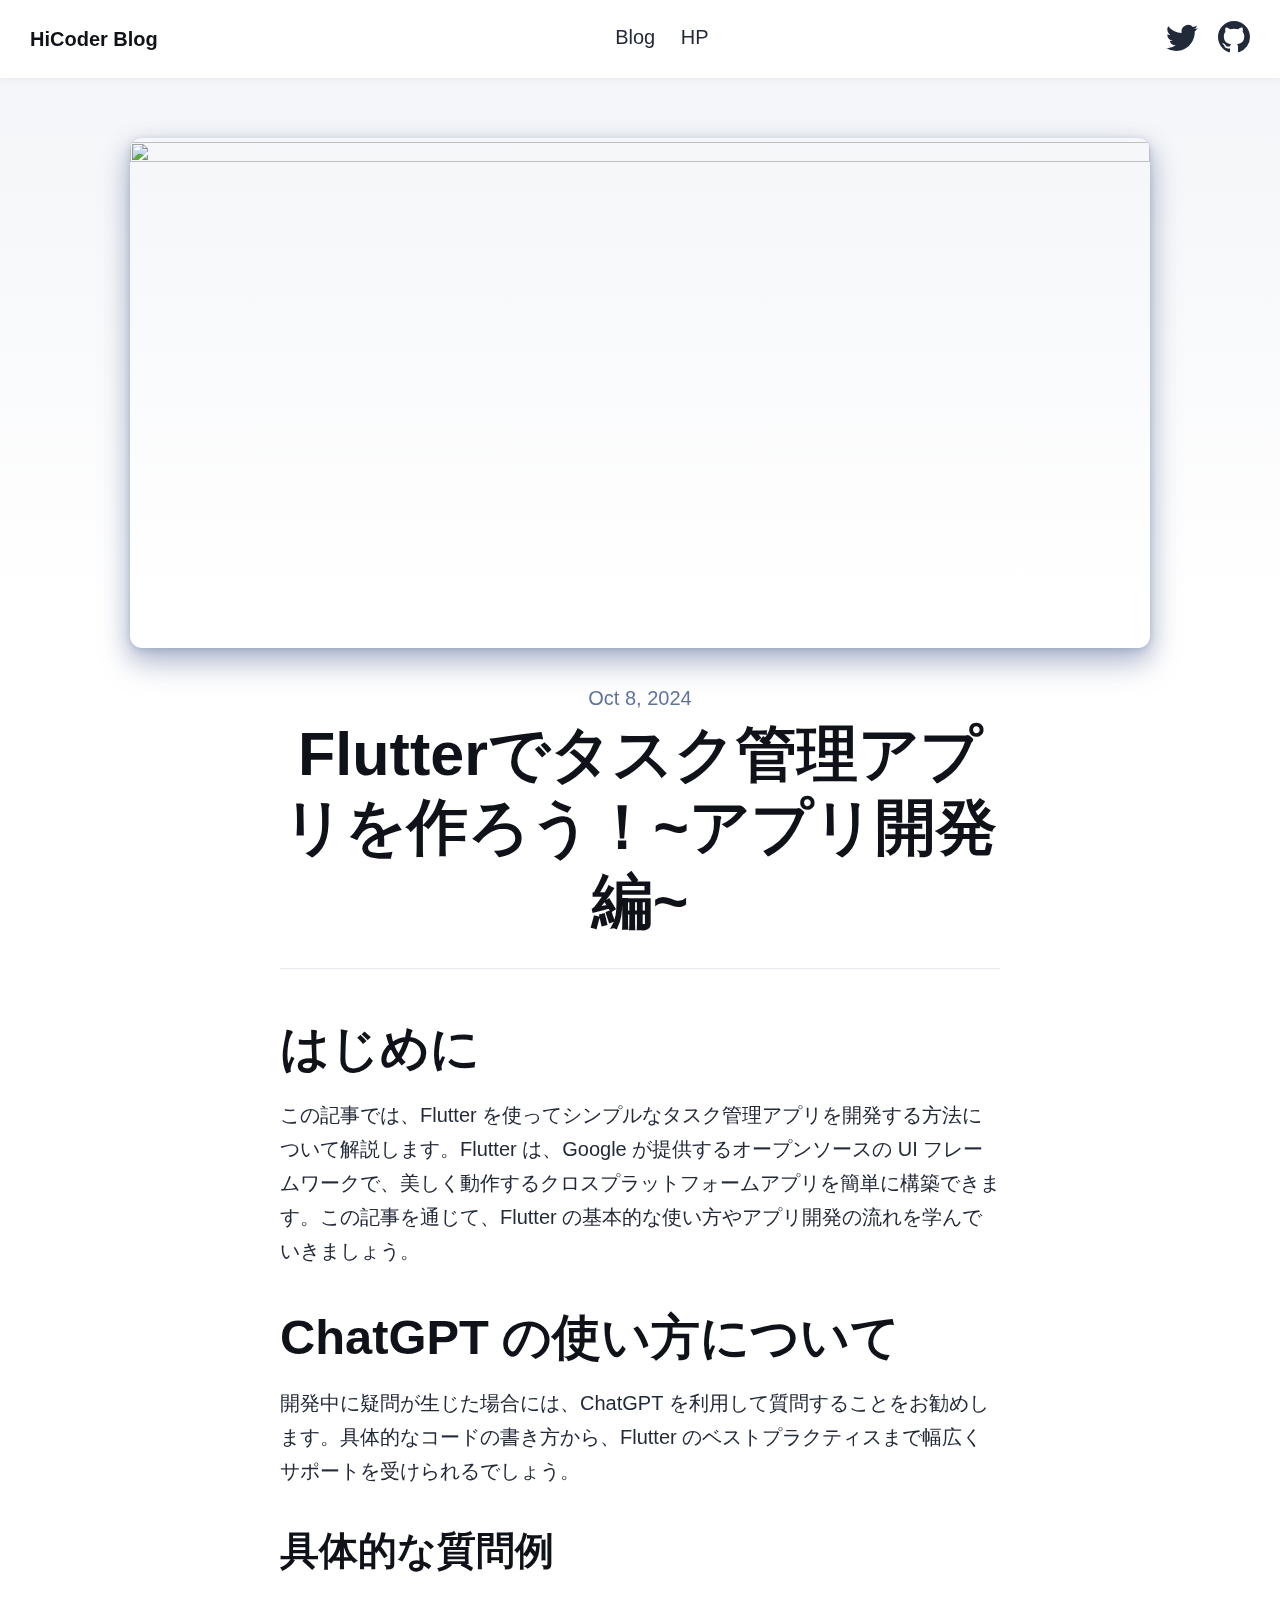
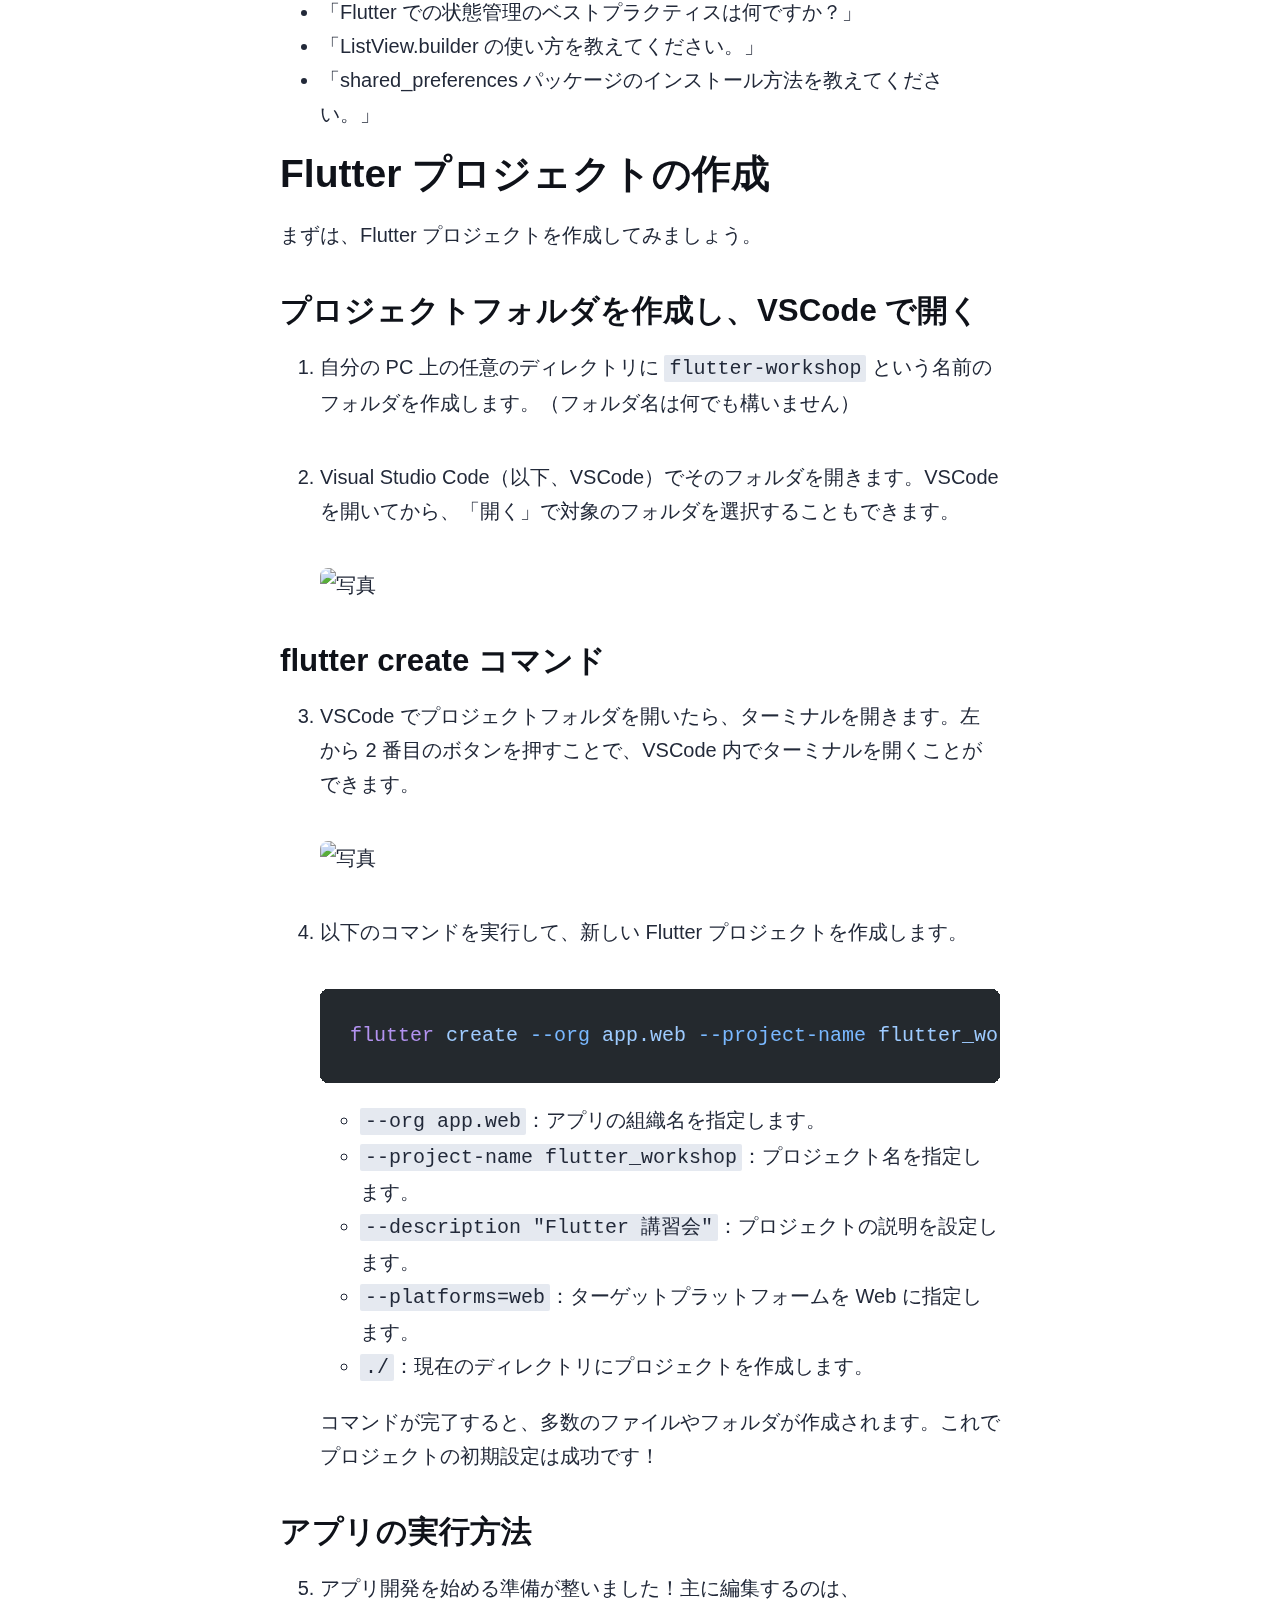
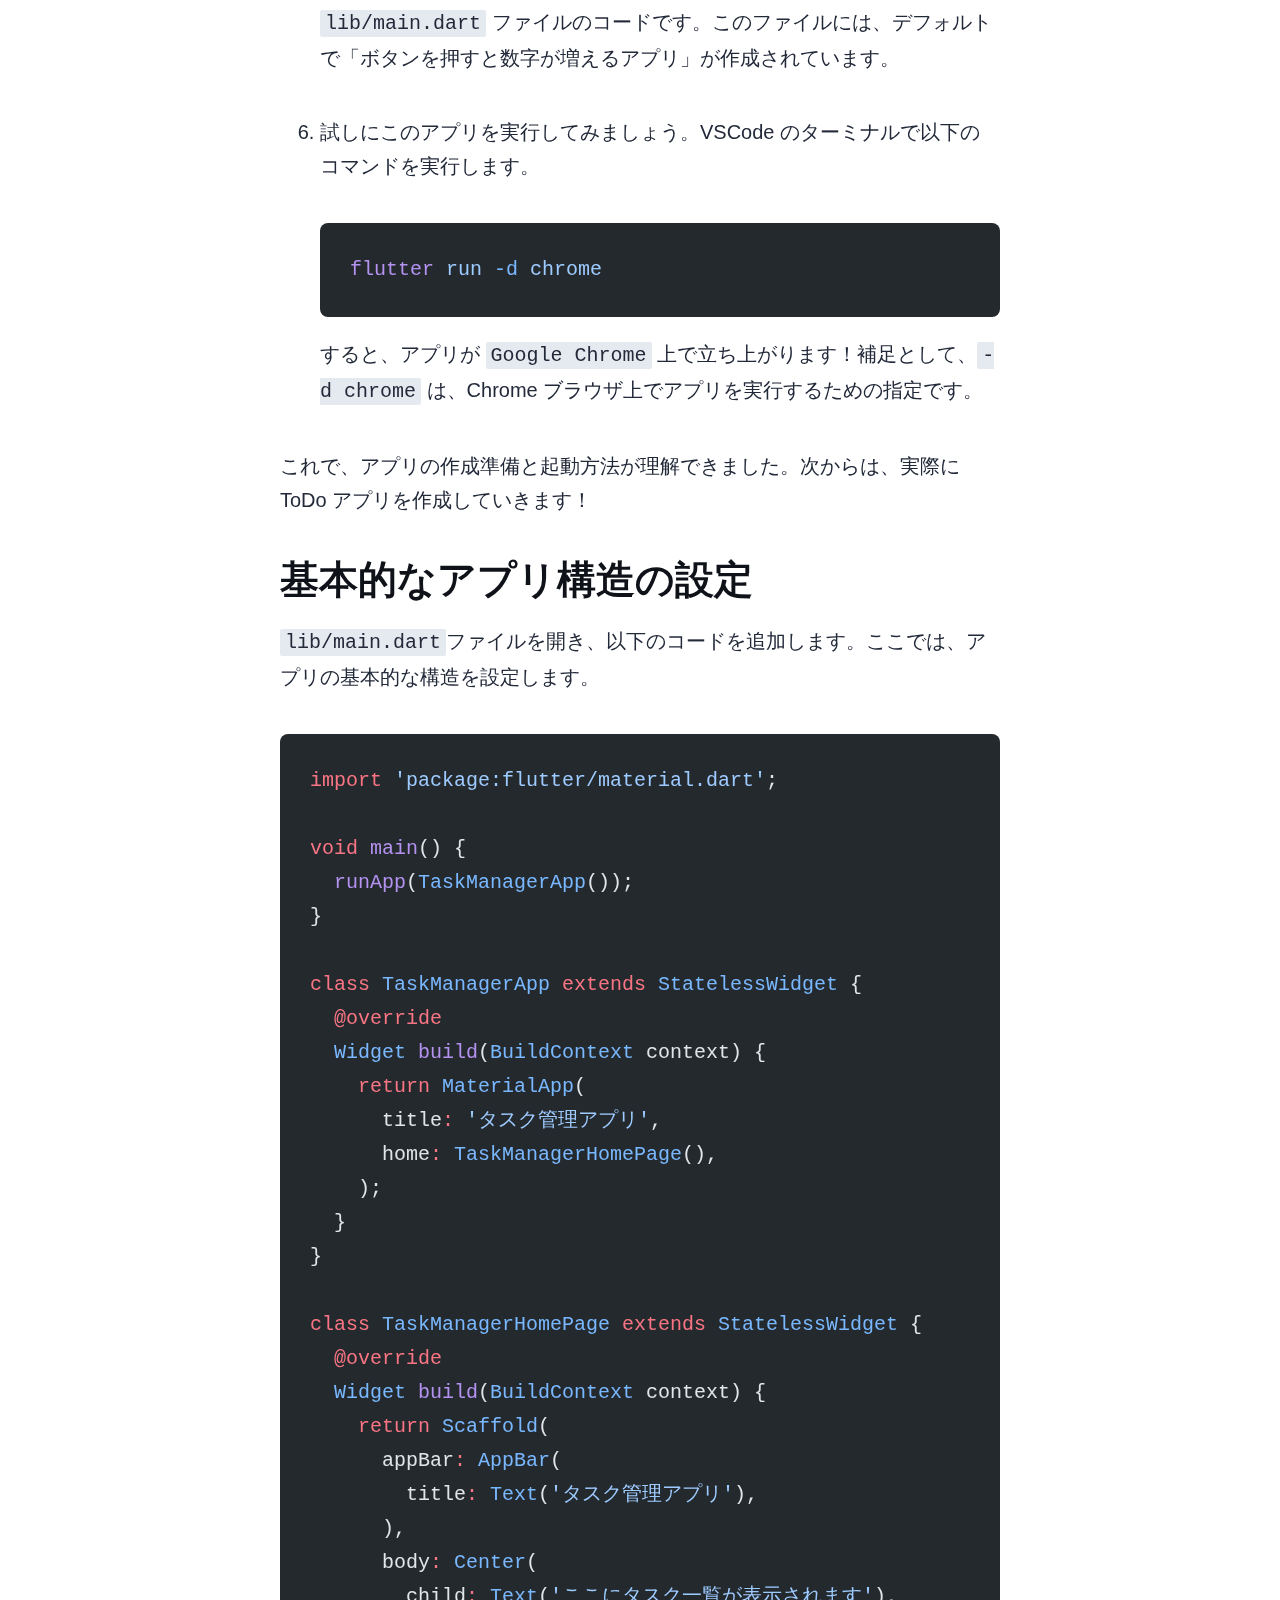
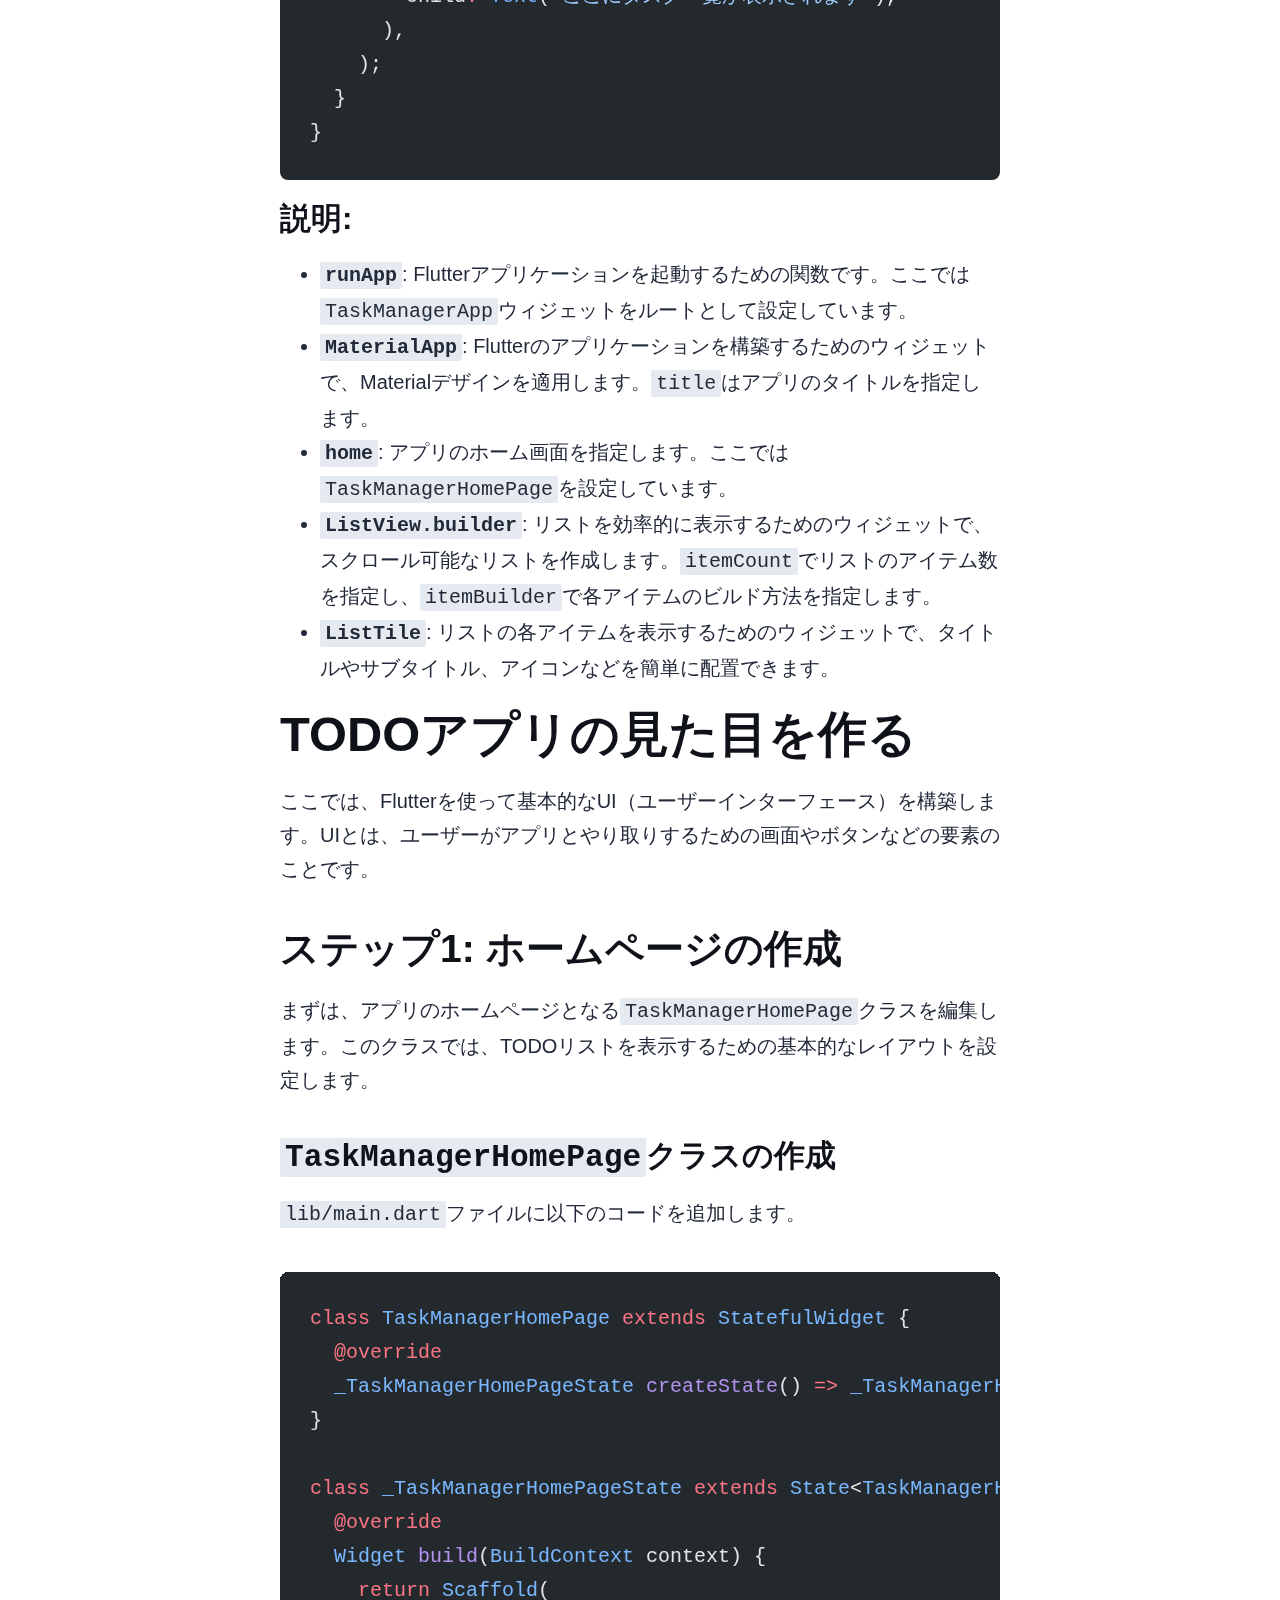
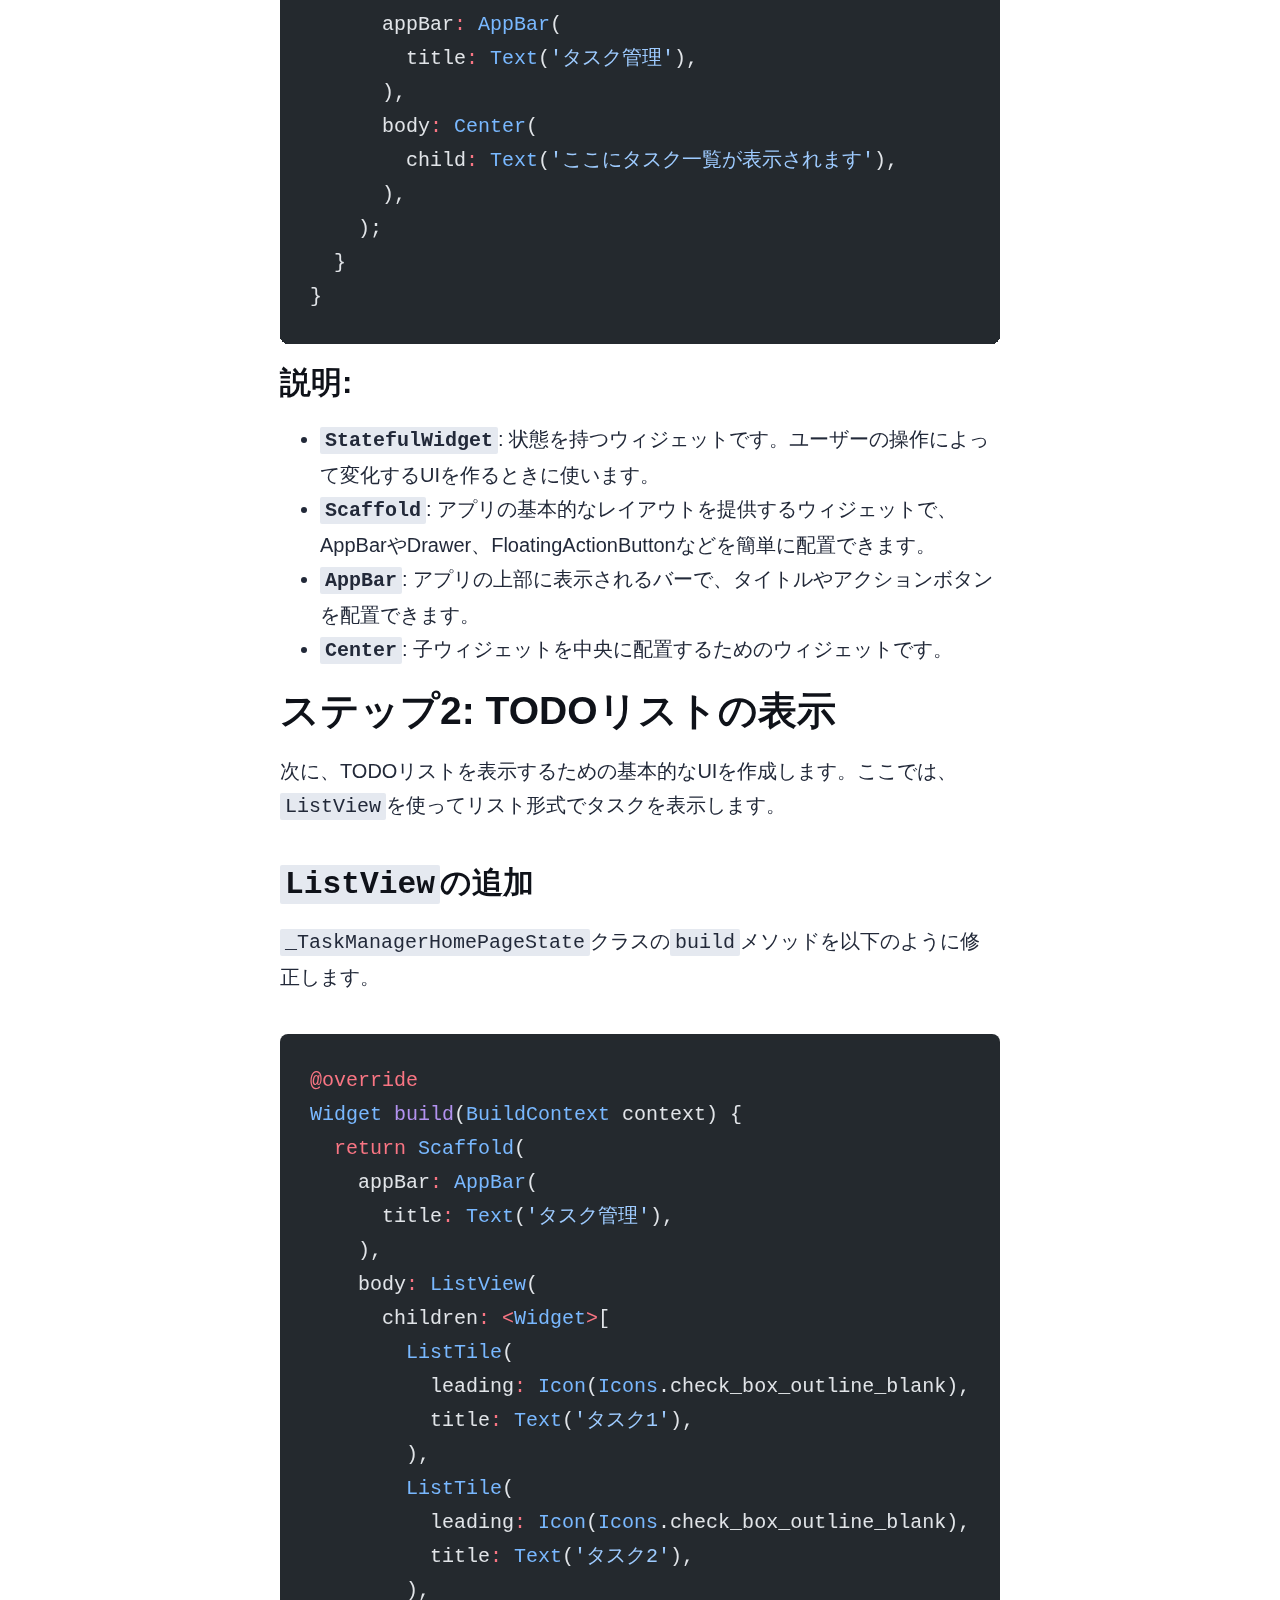
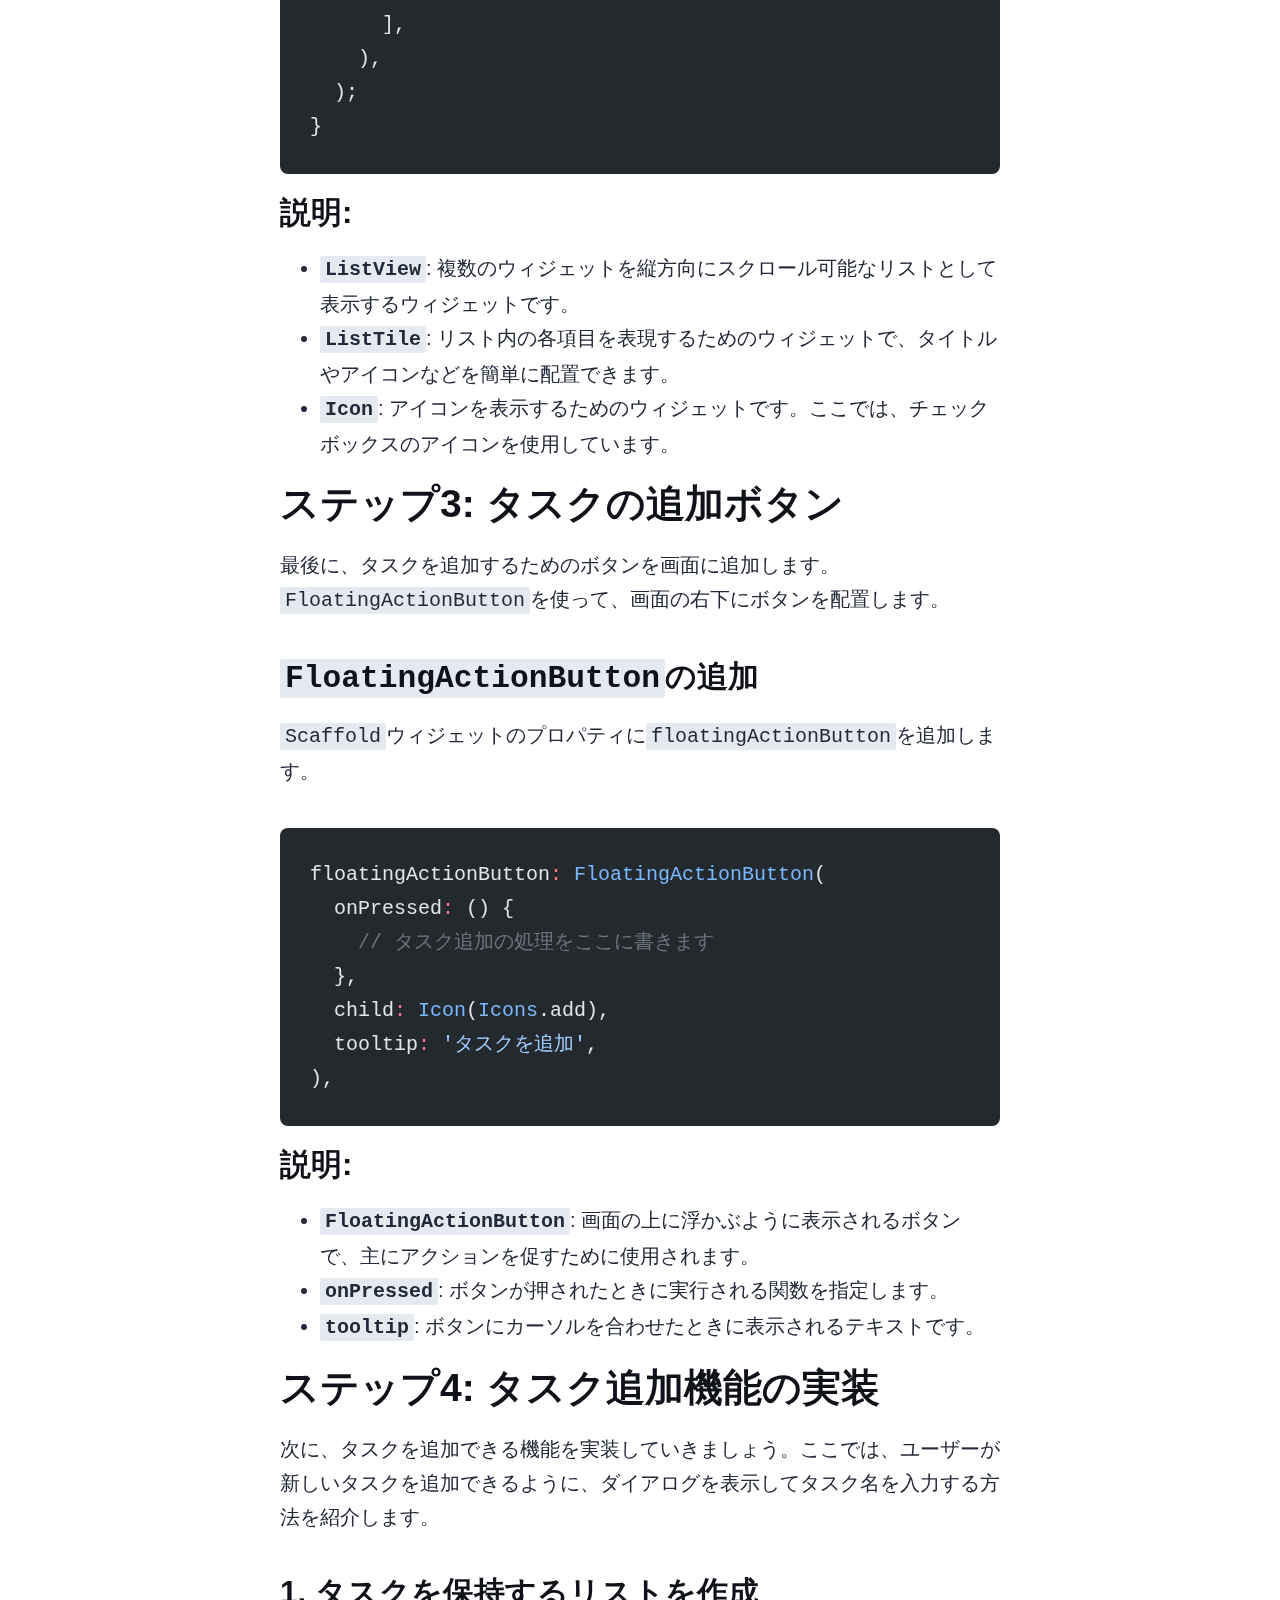
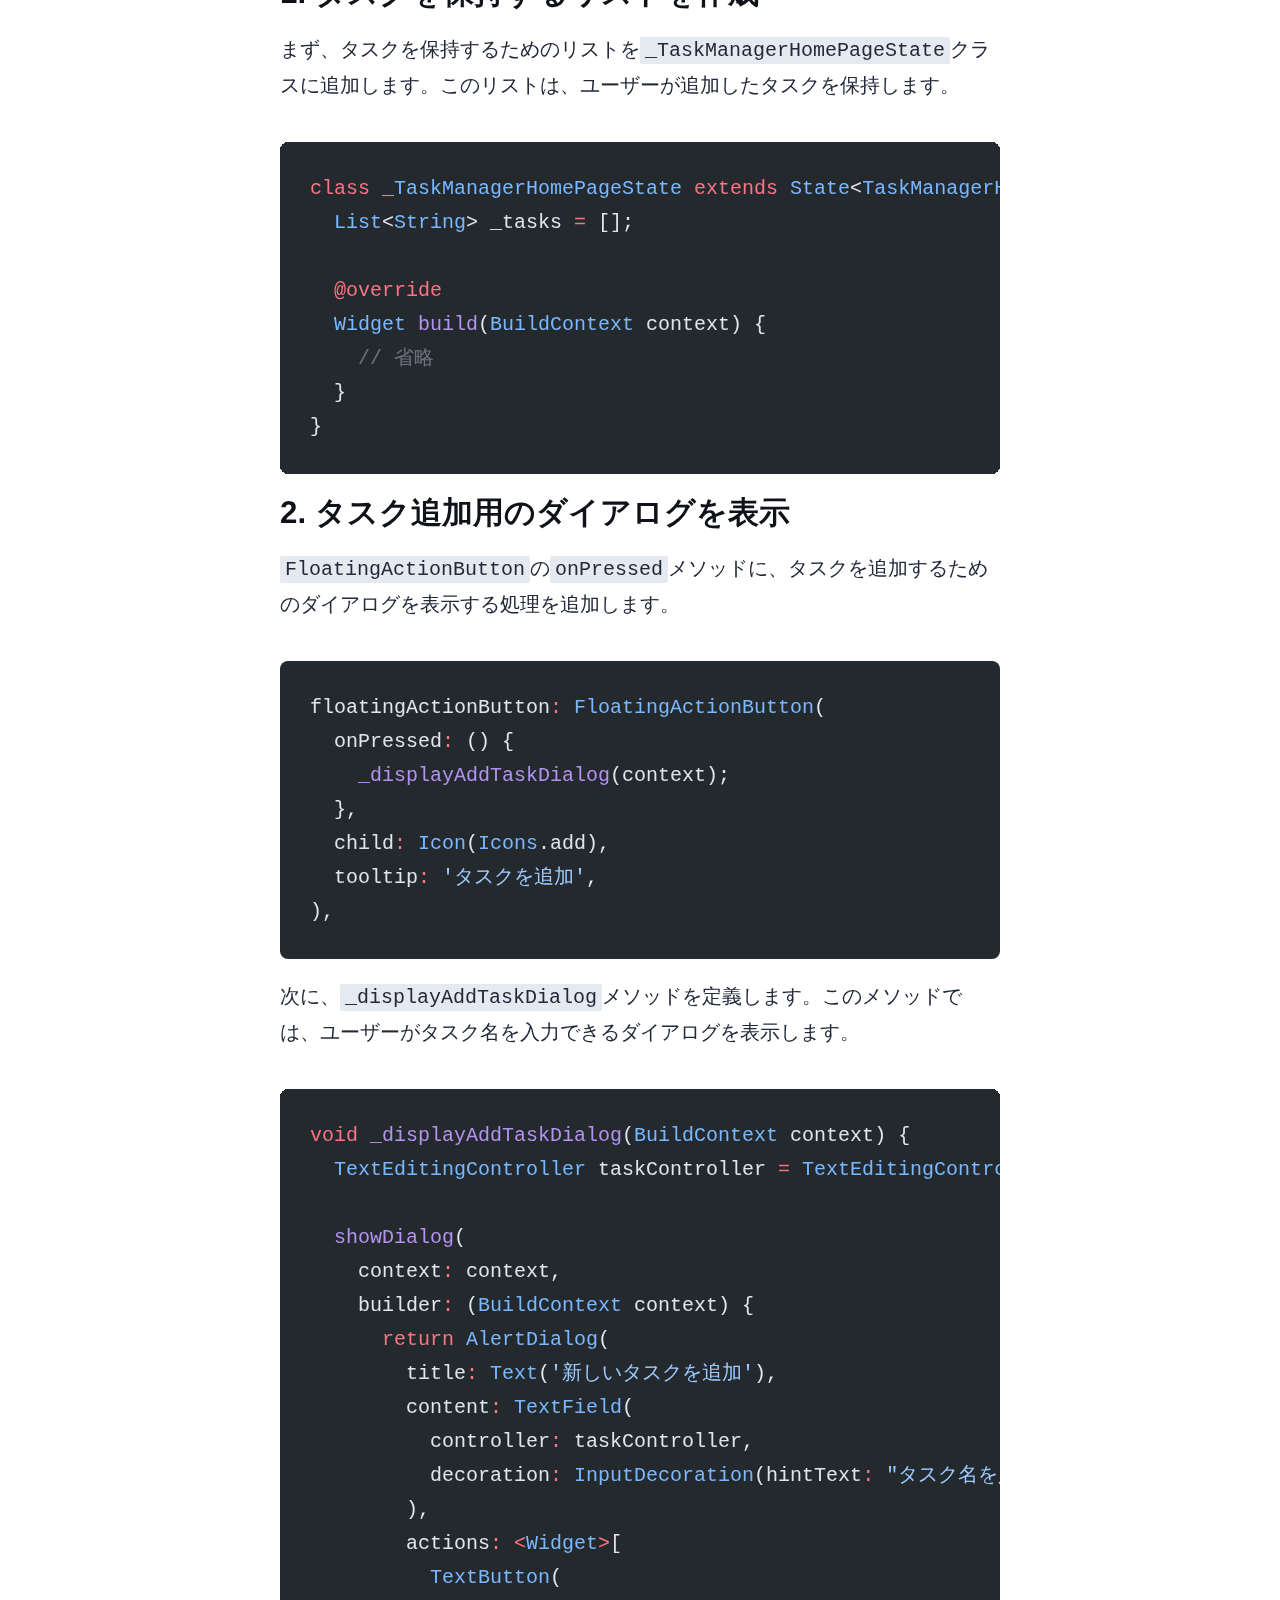
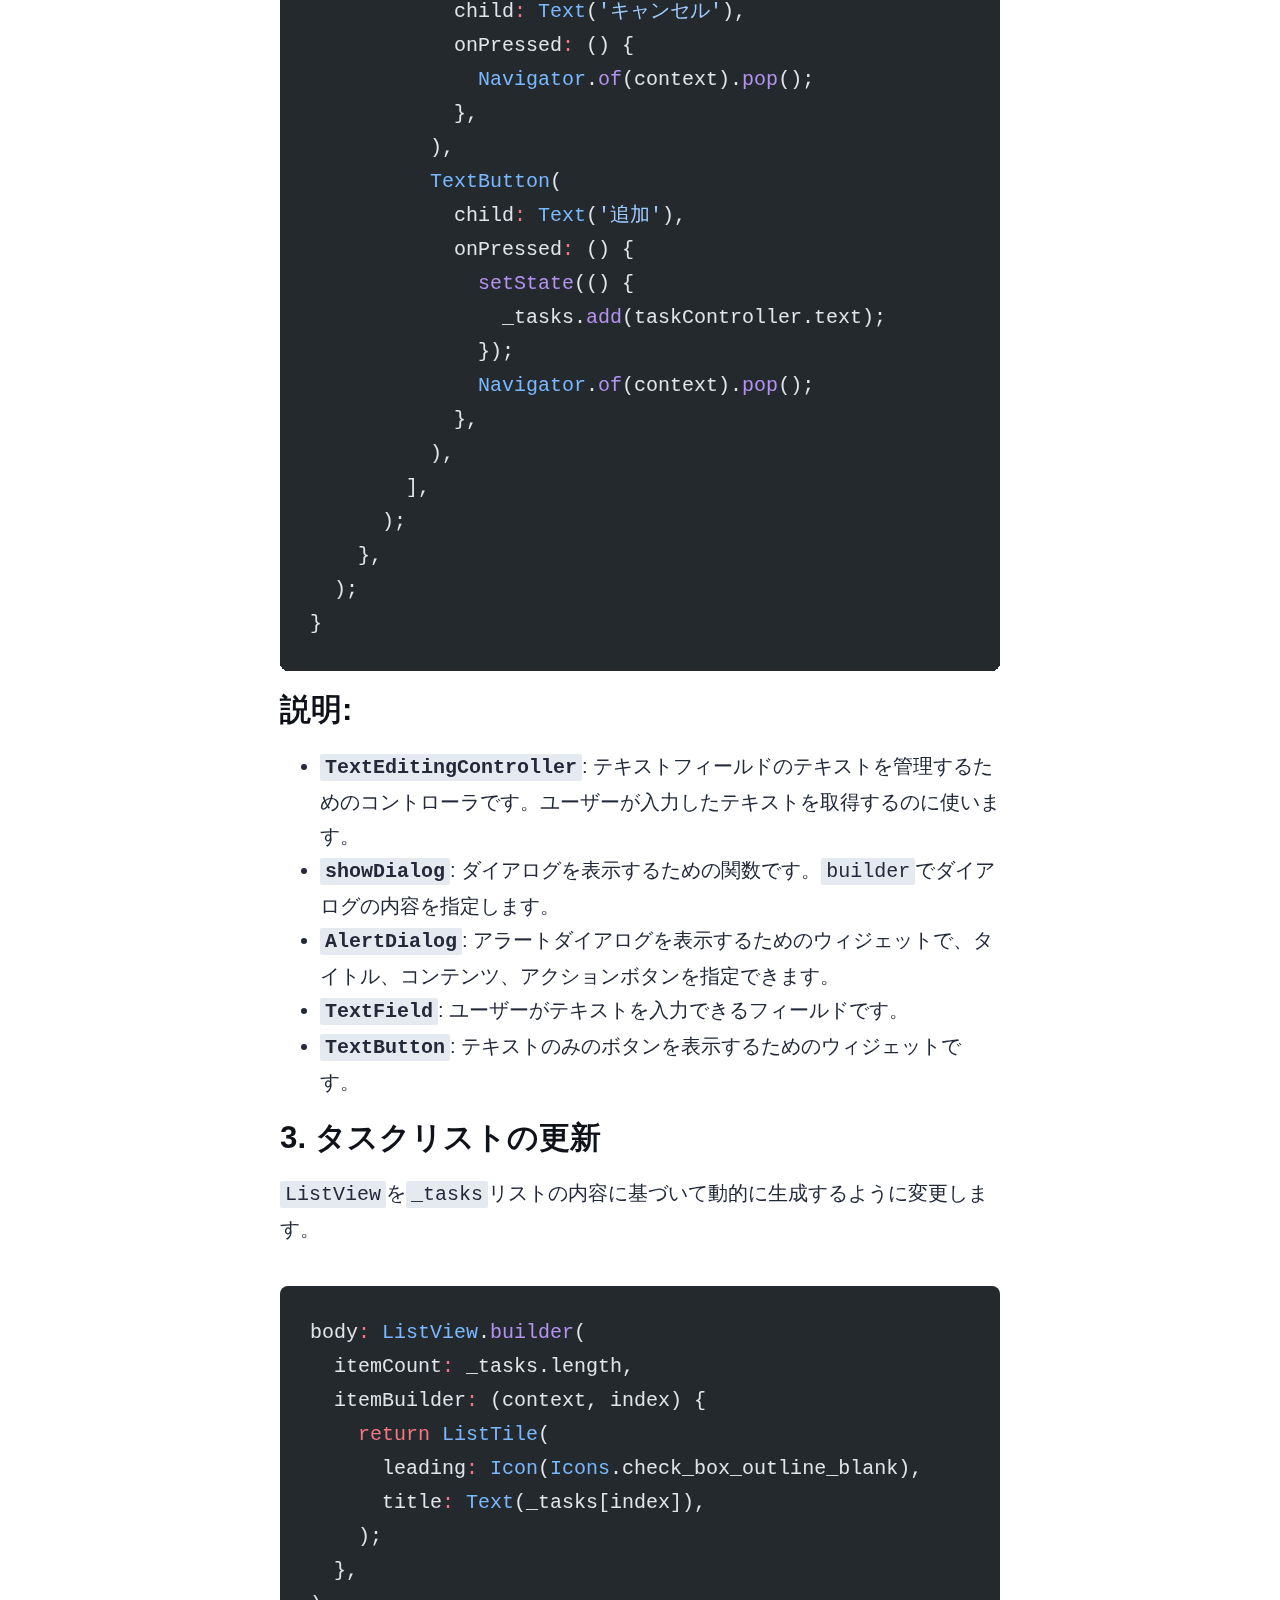
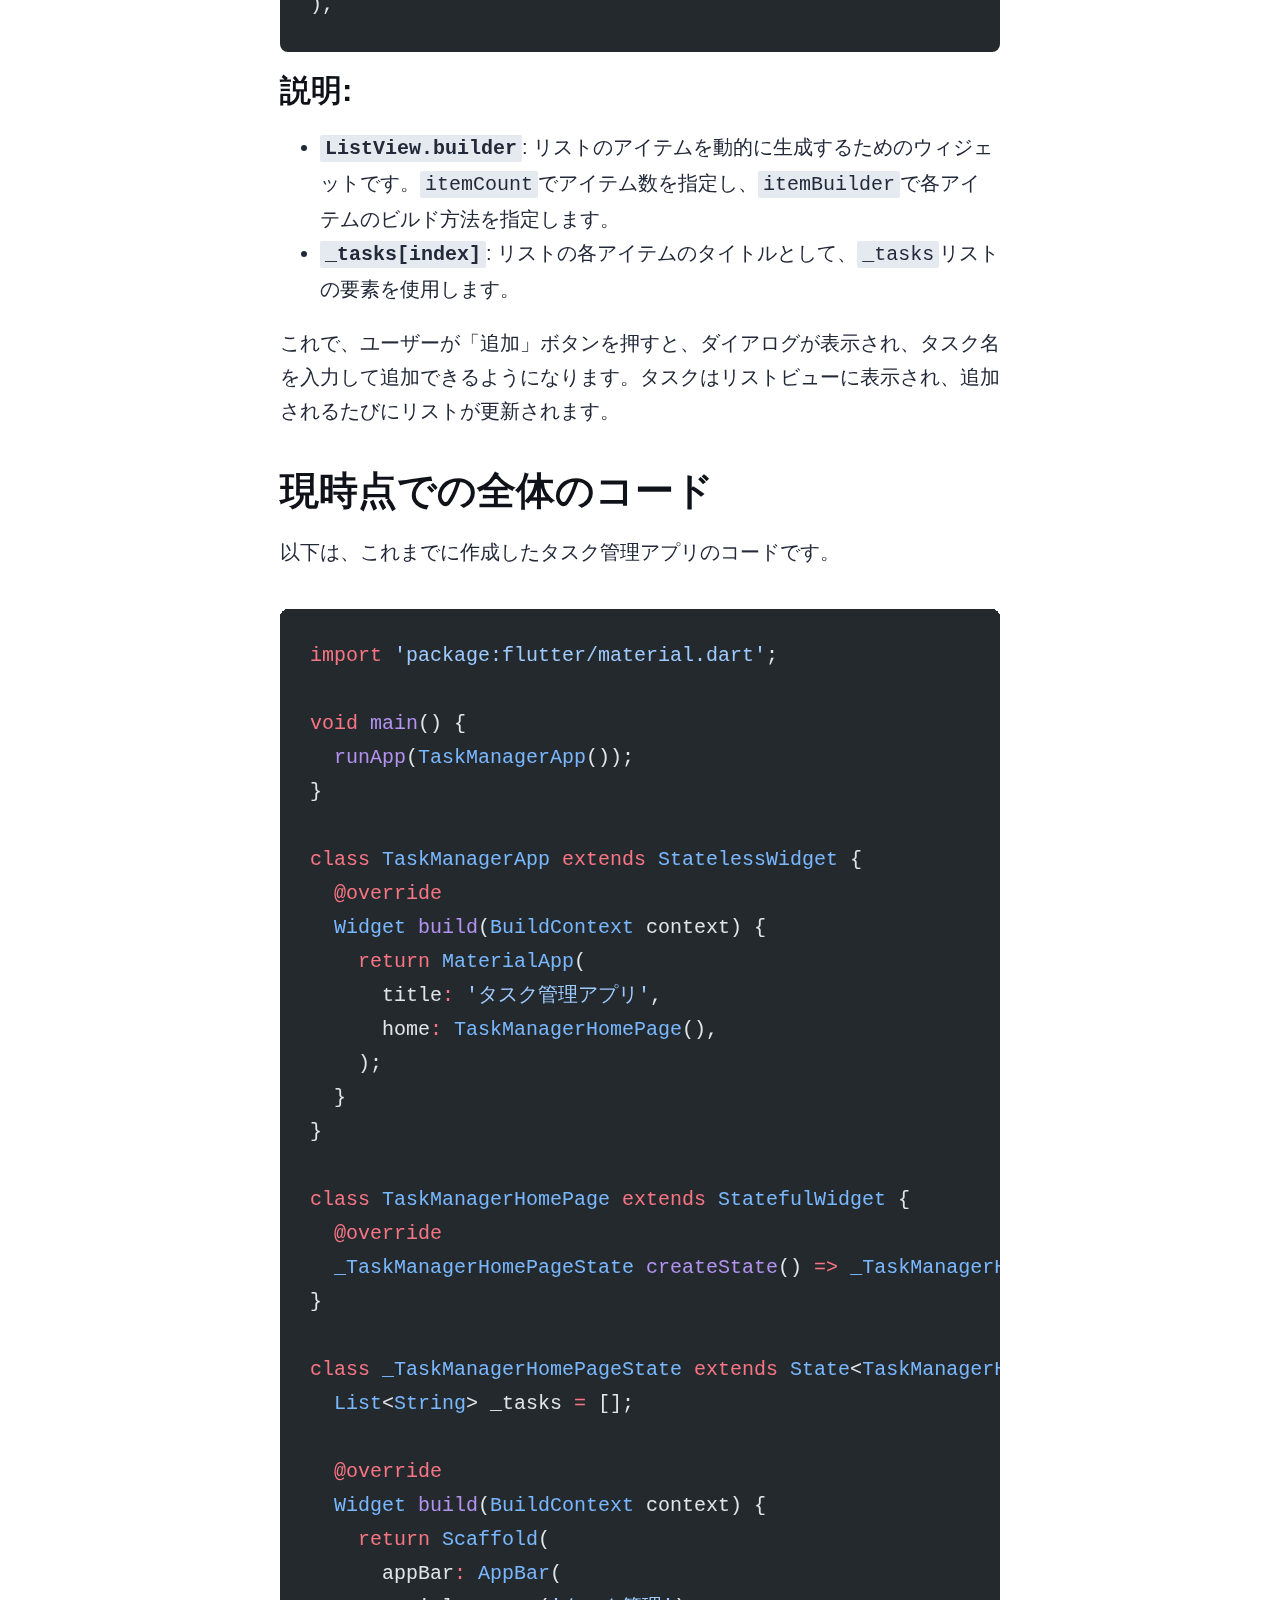
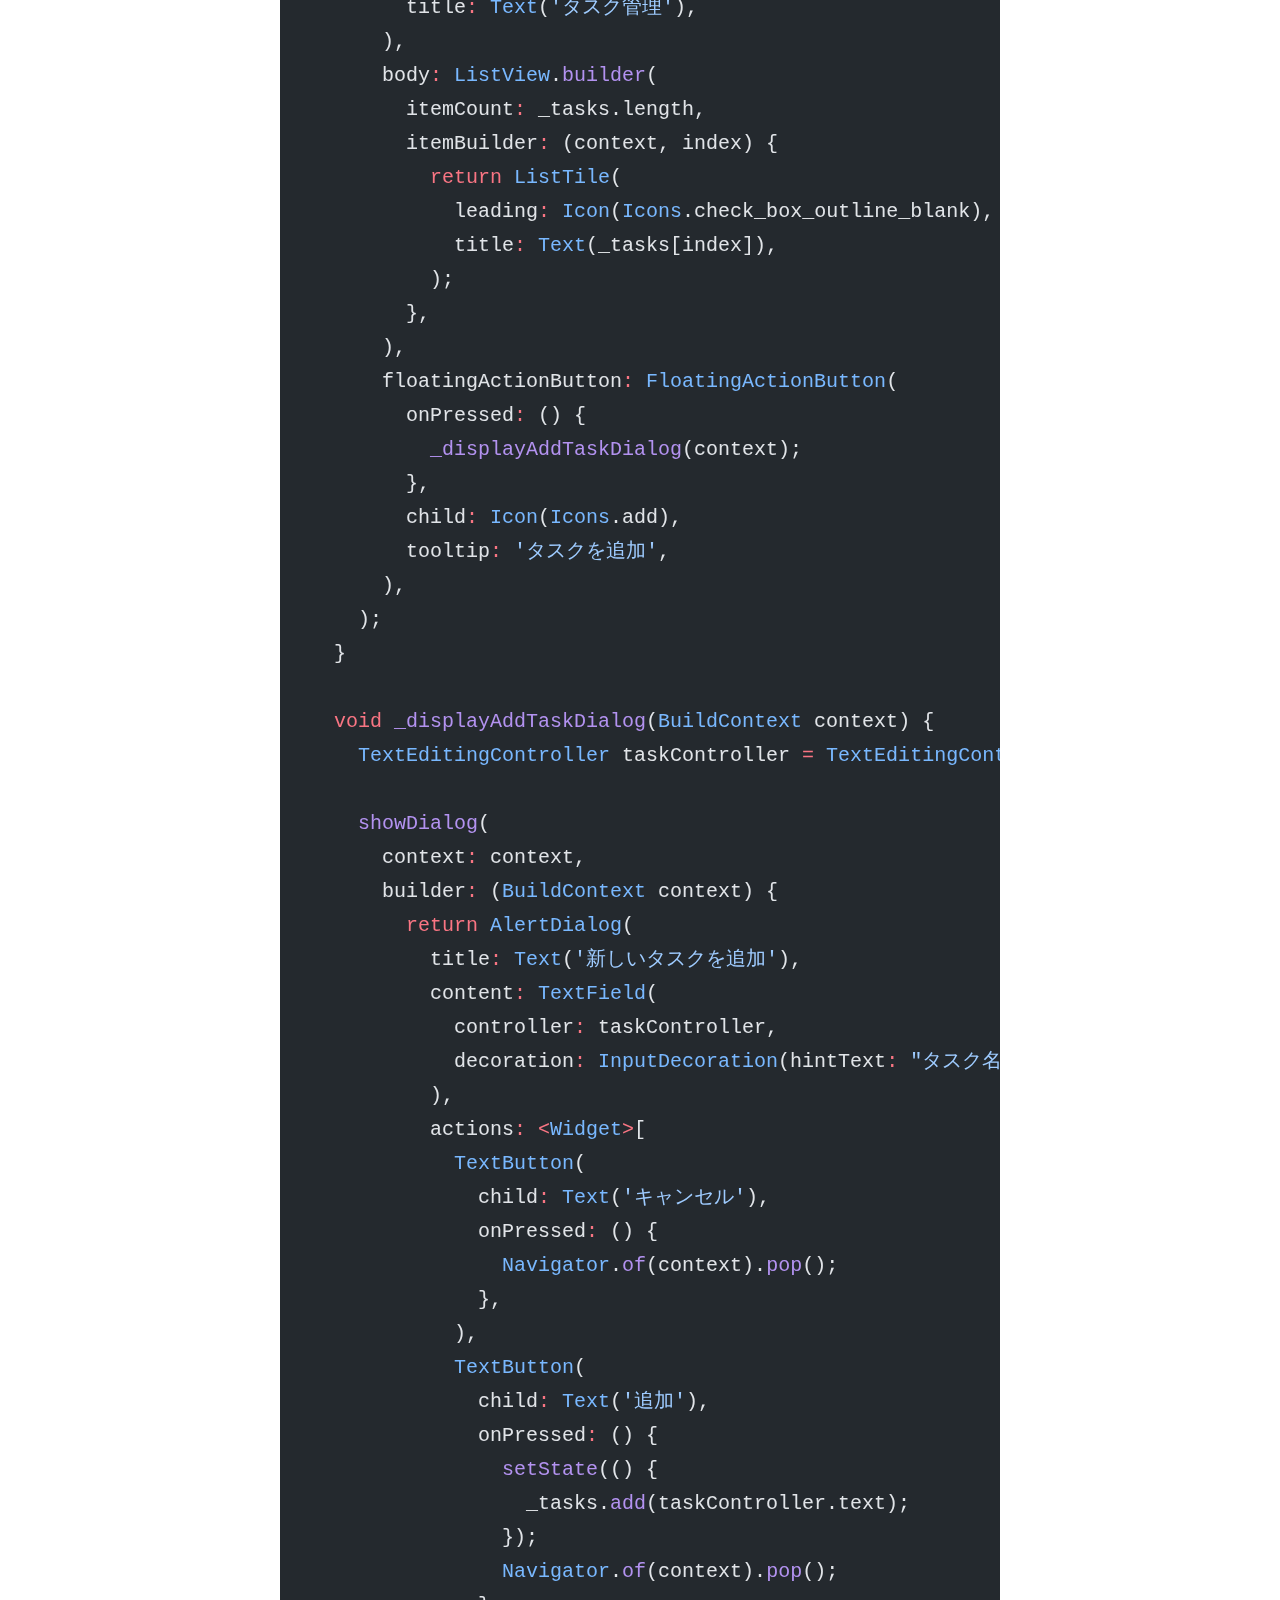
==== docs/flutter-workshop-2024-app-development/index.html @ 25121e2b "Deploy build" ====
<!DOCTYPE html><html lang="en" data-astro-cid-bvzihdzo> <head><!-- Global Metadata --><meta charset="utf-8"><meta name="viewport" content="width=device-width,initial-scale=1"><link rel="icon" type="image/svg+xml" href="/favicon.svg"><meta name="generator" content="Astro v4.15.8"><!-- Font preloads --><link rel="preload" href="/fonts/atkinson-regular.woff" as="font" type="font/woff" crossorigin><link rel="preload" href="/fonts/atkinson-bold.woff" as="font" type="font/woff" crossorigin><!-- Canonical URL --><link rel="canonical" href="https://blog.hicoder.one/flutter-workshop-2024-app-development/"><!-- Primary Meta Tags --><title>Flutterでタスク管理アプリを作ろう！~アプリ開発編~</title><meta name="title" content="Flutterでタスク管理アプリを作ろう！~アプリ開発編~"><meta name="description" content="Flutter Workshop 2024"><!-- Open Graph / Facebook --><meta property="og:type" content="website"><meta property="og:url" content="https://blog.hicoder.one/flutter-workshop-2024-app-development/"><meta property="og:title" content="Flutterでタスク管理アプリを作ろう！~アプリ開発編~"><meta property="og:description" content="Flutter Workshop 2024"><meta property="og:image" content="https://blog.hicoder.one/blog-placeholder-1.jpg"><!-- Twitter --><meta property="twitter:card" content="summary_large_image"><meta property="twitter:url" content="https://blog.hicoder.one/flutter-workshop-2024-app-development/"><meta property="twitter:title" content="Flutterでタスク管理アプリを作ろう！~アプリ開発編~"><meta property="twitter:description" content="Flutter Workshop 2024"><meta property="twitter:image" content="https://blog.hicoder.one/blog-placeholder-1.jpg"><!-- Katex --><link rel="stylesheet" href="https://cdn.jsdelivr.net/npm/katex@0.16.11/dist/katex.min.css" integrity="sha384-nB0miv6/jRmo5UMMR1wu3Gz6NLsoTkbqJghGIsx//Rlm+ZU03BU6SQNC66uf4l5+" crossorigin="anonymous"><style>:root{--accent: #2337ff;--accent-dark: #000d8a;--black: 15, 18, 25;--gray: 96, 115, 159;--gray-light: 229, 233, 240;--gray-dark: 34, 41, 57;--gray-gradient: rgba(var(--gray-light), 50%), #fff;--box-shadow: 0 2px 6px rgba(var(--gray), 25%), 0 8px 24px rgba(var(--gray), 33%), 0 16px 32px rgba(var(--gray), 33%)}@font-face{font-family:Atkinson;src:url(/fonts/atkinson-regular.woff) format("woff");font-weight:400;font-style:normal;font-display:swap}@font-face{font-family:Atkinson;src:url(/fonts/atkinson-bold.woff) format("woff");font-weight:700;font-style:normal;font-display:swap}body{font-family:Atkinson,sans-serif;margin:0;padding:0;text-align:left;background:linear-gradient(var(--gray-gradient)) no-repeat;background-size:100% 600px;word-wrap:break-word;overflow-wrap:break-word;color:rgb(var(--gray-dark));font-size:20px;line-height:1.7}main{width:720px;max-width:calc(100% - 2em);margin:auto;padding:3em 1em}h1,h2,h3,h4,h5,h6{margin:0 0 .5rem;color:rgb(var(--black));line-height:1.2}h1{font-size:3.052em}h2{font-size:2.441em}h3{font-size:1.953em}h4{font-size:1.563em}h5{font-size:1.25em}strong,b{font-weight:700}a,a:hover{color:var(--accent)}p{margin-bottom:1em}.prose p{margin-bottom:2em}textarea{width:100%;font-size:16px}input{font-size:16px}table{width:100%}img{max-width:100%;height:auto;border-radius:8px}code{padding:2px 5px;background-color:rgb(var(--gray-light));border-radius:2px}pre{padding:1.5em;border-radius:8px}pre>code{all:unset}blockquote{border-left:4px solid var(--accent);padding:0 0 0 20px;margin:0;font-size:1.333em}hr{border:none;border-top:1px solid rgb(var(--gray-light))}@media (max-width: 720px){body{font-size:18px}main{padding:1em}}.sr-only{border:0;padding:0;margin:0;position:absolute!important;height:1px;width:1px;overflow:hidden;clip:rect(1px 1px 1px 1px);clip:rect(1px,1px,1px,1px);clip-path:inset(50%);white-space:nowrap}a[data-astro-cid-eimmu3lg]{display:inline-block;text-decoration:none}a[data-astro-cid-eimmu3lg].active{font-weight:bolder;text-decoration:underline}header[data-astro-cid-3ef6ksr2]{margin:0;padding:0 1em;background:#fff;box-shadow:0 2px 8px rgba(var(--black),5%)}h2[data-astro-cid-3ef6ksr2]{margin:0;font-size:1em}h2[data-astro-cid-3ef6ksr2] a[data-astro-cid-3ef6ksr2],h2[data-astro-cid-3ef6ksr2] a[data-astro-cid-3ef6ksr2].active{text-decoration:none}nav[data-astro-cid-3ef6ksr2]{display:flex;align-items:center;justify-content:space-between}nav[data-astro-cid-3ef6ksr2] a[data-astro-cid-3ef6ksr2]{padding:1em .5em;color:var(--black);border-bottom:4px solid transparent;text-decoration:none}nav[data-astro-cid-3ef6ksr2] a[data-astro-cid-3ef6ksr2].active{text-decoration:none;border-bottom-color:var(--accent)}.social-links[data-astro-cid-3ef6ksr2],.social-links[data-astro-cid-3ef6ksr2] a[data-astro-cid-3ef6ksr2]{display:flex}@media (max-width: 720px){.social-links[data-astro-cid-3ef6ksr2]{display:none}}footer[data-astro-cid-sz7xmlte]{padding:2em 1em 6em;background:linear-gradient(var(--gray-gradient)) no-repeat;color:rgb(var(--gray));text-align:center}.social-links[data-astro-cid-sz7xmlte]{display:flex;justify-content:center;gap:1em;margin-top:1em}.social-links[data-astro-cid-sz7xmlte] a[data-astro-cid-sz7xmlte]{text-decoration:none;color:rgb(var(--gray))}.social-links[data-astro-cid-sz7xmlte] a[data-astro-cid-sz7xmlte]:hover{color:rgb(var(--gray-dark))}
main[data-astro-cid-bvzihdzo]{width:calc(100% - 2em);max-width:100%;margin:0}.hero-image[data-astro-cid-bvzihdzo]{width:100%}.hero-image[data-astro-cid-bvzihdzo] img[data-astro-cid-bvzihdzo]{display:block;margin:0 auto;border-radius:12px;box-shadow:var(--box-shadow)}.prose[data-astro-cid-bvzihdzo]{width:720px;max-width:calc(100% - 2em);margin:auto;padding:1em;color:rgb(var(--gray-dark))}.title[data-astro-cid-bvzihdzo]{margin-bottom:1em;padding:1em 0;text-align:center;line-height:1}.title[data-astro-cid-bvzihdzo] h1[data-astro-cid-bvzihdzo]{margin:0 0 .5em}.date[data-astro-cid-bvzihdzo]{margin-bottom:.5em;color:rgb(var(--gray))}.last-updated-on[data-astro-cid-bvzihdzo]{font-style:italic}
</style></head> <body data-astro-cid-bvzihdzo> <header data-astro-cid-3ef6ksr2> <nav data-astro-cid-3ef6ksr2> <h2 data-astro-cid-3ef6ksr2><a href="/" data-astro-cid-3ef6ksr2>HiCoder Blog</a></h2> <div class="internal-links" data-astro-cid-3ef6ksr2> <a href="/" data-astro-cid-3ef6ksr2 data-astro-cid-eimmu3lg> Blog </a>  <a href="https://hicoder.one" data-astro-cid-3ef6ksr2 data-astro-cid-eimmu3lg> HP </a>  </div> <div class="social-links" data-astro-cid-3ef6ksr2> <a href="https://twitter.com/huhicoder" target="_blank" data-astro-cid-3ef6ksr2> <span class="sr-only" data-astro-cid-3ef6ksr2>Follow Astro on Twitter</span> <svg viewBox="0 0 16 16" aria-hidden="true" width="32" height="32" data-astro-cid-3ef6ksr2><path fill="currentColor" d="M5.026 15c6.038 0 9.341-5.003 9.341-9.334 0-.14 0-.282-.006-.422A6.685 6.685 0 0 0 16 3.542a6.658 6.658 0 0 1-1.889.518 3.301 3.301 0 0 0 1.447-1.817 6.533 6.533 0 0 1-2.087.793A3.286 3.286 0 0 0 7.875 6.03a9.325 9.325 0 0 1-6.767-3.429 3.289 3.289 0 0 0 1.018 4.382A3.323 3.323 0 0 1 .64 6.575v.045a3.288 3.288 0 0 0 2.632 3.218 3.203 3.203 0 0 1-.865.115 3.23 3.23 0 0 1-.614-.057 3.283 3.283 0 0 0 3.067 2.277A6.588 6.588 0 0 1 .78 13.58a6.32 6.32 0 0 1-.78-.045A9.344 9.344 0 0 0 5.026 15z" data-astro-cid-3ef6ksr2></path></svg> </a> <a href="https://github.com/hu-hicoder" target="_blank" data-astro-cid-3ef6ksr2> <span class="sr-only" data-astro-cid-3ef6ksr2>Go to Astro's GitHub repo</span> <svg viewBox="0 0 16 16" aria-hidden="true" width="32" height="32" data-astro-cid-3ef6ksr2><path fill="currentColor" d="M8 0C3.58 0 0 3.58 0 8c0 3.54 2.29 6.53 5.47 7.59.4.07.55-.17.55-.38 0-.19-.01-.82-.01-1.49-2.01.37-2.53-.49-2.69-.94-.09-.23-.48-.94-.82-1.13-.28-.15-.68-.52-.01-.53.63-.01 1.08.58 1.23.82.72 1.21 1.87.87 2.33.66.07-.52.28-.87.51-1.07-1.78-.2-3.64-.89-3.64-3.95 0-.87.31-1.59.82-2.15-.08-.2-.36-1.02.08-2.12 0 0 .67-.21 2.2.82.64-.18 1.32-.27 2-.27.68 0 1.36.09 2 .27 1.53-1.04 2.2-.82 2.2-.82.44 1.1.16 1.92.08 2.12.51.56.82 1.27.82 2.15 0 3.07-1.87 3.75-3.65 3.95.29.25.54.73.54 1.48 0 1.07-.01 1.93-.01 2.2 0 .21.15.46.55.38A8.012 8.012 0 0 0 16 8c0-4.42-3.58-8-8-8z" data-astro-cid-3ef6ksr2></path></svg> </a> </div> </nav> </header>  <main data-astro-cid-bvzihdzo> <article data-astro-cid-bvzihdzo> <div class="hero-image" data-astro-cid-bvzihdzo> <img width="1020" height="510" src="/flutter-workshop-2024-app-development/flutter-workshop-app-development-thumbnail.png" alt="" data-astro-cid-bvzihdzo> </div> <div class="prose" data-astro-cid-bvzihdzo> <div class="title" data-astro-cid-bvzihdzo> <div class="date" data-astro-cid-bvzihdzo> <time datetime="2024-10-08T00:00:00.000Z"> Oct 8, 2024 </time>  </div> <h1 data-astro-cid-bvzihdzo>Flutterでタスク管理アプリを作ろう！~アプリ開発編~</h1> <hr data-astro-cid-bvzihdzo> </div>  <h2 id="はじめに">はじめに</h2>
<p>この記事では、Flutter を使ってシンプルなタスク管理アプリを開発する方法について解説します。Flutter は、Google が提供するオープンソースの UI フレームワークで、美しく動作するクロスプラットフォームアプリを簡単に構築できます。この記事を通じて、Flutter の基本的な使い方やアプリ開発の流れを学んでいきましょう。</p>
<h2 id="chatgpt-の使い方について">ChatGPT の使い方について</h2>
<!-- ChatGPTとは
ChatGPTの使い方 -->
<!-- ベストプラクティスという言葉がわからない可能性 -->
<!-- 検索エンジンも使うことを教える -->
<p>開発中に疑問が生じた場合には、ChatGPT を利用して質問することをお勧めします。具体的なコードの書き方から、Flutter のベストプラクティスまで幅広くサポートを受けられるでしょう。</p>
<h3 id="具体的な質問例">具体的な質問例</h3>
<ul>
<li>「Flutter での状態管理のベストプラクティスは何ですか？」</li>
<li>「ListView.builder の使い方を教えてください。」</li>
<li>「shared_preferences パッケージのインストール方法を教えてください。」</li>
</ul>
<!-- このコードをより良い方法で書きたい。コード貼る -->
<h3 id="flutter-プロジェクトの作成">Flutter プロジェクトの作成</h3>
<p>まずは、Flutter プロジェクトを作成してみましょう。</p>
<h4 id="プロジェクトフォルダを作成しvscode-で開く">プロジェクトフォルダを作成し、VSCode で開く</h4>
<ol>
<li>
<p>自分の PC 上の任意のディレクトリに <code>flutter-workshop</code> という名前のフォルダを作成します。（フォルダ名は何でも構いません）</p>
</li>
<li>
<p>Visual Studio Code（以下、VSCode）でそのフォルダを開きます。VSCode を開いてから、「開く」で対象のフォルダを選択することもできます。</p>
<p><img src="/flutter-workshop-2024-app-development/vscode-open.png" alt="写真"></p>
</li>
</ol>
<h4 id="flutter-create-コマンド">flutter create コマンド</h4>
<ol start="3">
<li>
<p>VSCode でプロジェクトフォルダを開いたら、ターミナルを開きます。左から 2 番目のボタンを押すことで、VSCode 内でターミナルを開くことができます。</p>
<p><img src="/flutter-workshop-2024-app-development/vscode-terminal.png" alt="写真"></p>
</li>
<li>
<p>以下のコマンドを実行して、新しい Flutter プロジェクトを作成します。</p>
<pre class="astro-code github-dark" style="background-color:#24292e;color:#e1e4e8; overflow-x: auto;" tabindex="0" data-language="bash"><code><span class="line"><span style="color:#B392F0">flutter</span><span style="color:#9ECBFF"> create</span><span style="color:#79B8FF"> --org</span><span style="color:#9ECBFF"> app.web</span><span style="color:#79B8FF"> --project-name</span><span style="color:#9ECBFF"> flutter_workshop</span><span style="color:#79B8FF"> --description</span><span style="color:#9ECBFF"> "Flutter講習会"</span><span style="color:#79B8FF"> --platforms=web</span><span style="color:#9ECBFF"> ./</span></span>
<span class="line"></span></code></pre>
<ul>
<li><code>--org app.web</code>：アプリの組織名を指定します。</li>
<li><code>--project-name flutter_workshop</code>：プロジェクト名を指定します。</li>
<li><code>--description "Flutter 講習会"</code>：プロジェクトの説明を設定します。</li>
<li><code>--platforms=web</code>：ターゲットプラットフォームを Web に指定します。</li>
<li><code>./</code>：現在のディレクトリにプロジェクトを作成します。</li>
</ul>
<p>コマンドが完了すると、多数のファイルやフォルダが作成されます。これでプロジェクトの初期設定は成功です！</p>
</li>
</ol>
<h4 id="アプリの実行方法">アプリの実行方法</h4>
<ol start="5">
<li>
<p>アプリ開発を始める準備が整いました！主に編集するのは、<code>lib/main.dart</code> ファイルのコードです。このファイルには、デフォルトで「ボタンを押すと数字が増えるアプリ」が作成されています。</p>
</li>
<li>
<p>試しにこのアプリを実行してみましょう。VSCode のターミナルで以下のコマンドを実行します。</p>
<pre class="astro-code github-dark" style="background-color:#24292e;color:#e1e4e8; overflow-x: auto;" tabindex="0" data-language="bash"><code><span class="line"><span style="color:#B392F0">flutter</span><span style="color:#9ECBFF"> run</span><span style="color:#79B8FF"> -d</span><span style="color:#9ECBFF"> chrome</span></span>
<span class="line"></span></code></pre>
<p>すると、アプリが <code>Google Chrome</code> 上で立ち上がります！補足として、<code>-d chrome</code> は、Chrome ブラウザ上でアプリを実行するための指定です。</p>
</li>
</ol>
<p>これで、アプリの作成準備と起動方法が理解できました。次からは、実際に ToDo アプリを作成していきます！</p>
<h3 id="基本的なアプリ構造の設定">基本的なアプリ構造の設定</h3>
<p><code>lib/main.dart</code>ファイルを開き、以下のコードを追加します。ここでは、アプリの基本的な構造を設定します。</p>
<pre class="astro-code github-dark" style="background-color:#24292e;color:#e1e4e8; overflow-x: auto;" tabindex="0" data-language="dart"><code><span class="line"><span style="color:#F97583">import</span><span style="color:#9ECBFF"> 'package:flutter/material.dart'</span><span style="color:#E1E4E8">;</span></span>
<span class="line"></span>
<span class="line"><span style="color:#F97583">void</span><span style="color:#B392F0"> main</span><span style="color:#E1E4E8">() {</span></span>
<span class="line"><span style="color:#B392F0">  runApp</span><span style="color:#E1E4E8">(</span><span style="color:#79B8FF">TaskManagerApp</span><span style="color:#E1E4E8">());</span></span>
<span class="line"><span style="color:#E1E4E8">}</span></span>
<span class="line"></span>
<span class="line"><span style="color:#F97583">class</span><span style="color:#79B8FF"> TaskManagerApp</span><span style="color:#F97583"> extends</span><span style="color:#79B8FF"> StatelessWidget</span><span style="color:#E1E4E8"> {</span></span>
<span class="line"><span style="color:#F97583">  @override</span></span>
<span class="line"><span style="color:#79B8FF">  Widget</span><span style="color:#B392F0"> build</span><span style="color:#E1E4E8">(</span><span style="color:#79B8FF">BuildContext</span><span style="color:#E1E4E8"> context) {</span></span>
<span class="line"><span style="color:#F97583">    return</span><span style="color:#79B8FF"> MaterialApp</span><span style="color:#E1E4E8">(</span></span>
<span class="line"><span style="color:#E1E4E8">      title</span><span style="color:#F97583">:</span><span style="color:#9ECBFF"> 'タスク管理アプリ'</span><span style="color:#E1E4E8">,</span></span>
<span class="line"><span style="color:#E1E4E8">      home</span><span style="color:#F97583">:</span><span style="color:#79B8FF"> TaskManagerHomePage</span><span style="color:#E1E4E8">(),</span></span>
<span class="line"><span style="color:#E1E4E8">    );</span></span>
<span class="line"><span style="color:#E1E4E8">  }</span></span>
<span class="line"><span style="color:#E1E4E8">}</span></span>
<span class="line"></span>
<span class="line"><span style="color:#F97583">class</span><span style="color:#79B8FF"> TaskManagerHomePage</span><span style="color:#F97583"> extends</span><span style="color:#79B8FF"> StatelessWidget</span><span style="color:#E1E4E8"> {</span></span>
<span class="line"><span style="color:#F97583">  @override</span></span>
<span class="line"><span style="color:#79B8FF">  Widget</span><span style="color:#B392F0"> build</span><span style="color:#E1E4E8">(</span><span style="color:#79B8FF">BuildContext</span><span style="color:#E1E4E8"> context) {</span></span>
<span class="line"><span style="color:#F97583">    return</span><span style="color:#79B8FF"> Scaffold</span><span style="color:#E1E4E8">(</span></span>
<span class="line"><span style="color:#E1E4E8">      appBar</span><span style="color:#F97583">:</span><span style="color:#79B8FF"> AppBar</span><span style="color:#E1E4E8">(</span></span>
<span class="line"><span style="color:#E1E4E8">        title</span><span style="color:#F97583">:</span><span style="color:#79B8FF"> Text</span><span style="color:#E1E4E8">(</span><span style="color:#9ECBFF">'タスク管理アプリ'</span><span style="color:#E1E4E8">),</span></span>
<span class="line"><span style="color:#E1E4E8">      ),</span></span>
<span class="line"><span style="color:#E1E4E8">      body</span><span style="color:#F97583">:</span><span style="color:#79B8FF"> Center</span><span style="color:#E1E4E8">(</span></span>
<span class="line"><span style="color:#E1E4E8">        child</span><span style="color:#F97583">:</span><span style="color:#79B8FF"> Text</span><span style="color:#E1E4E8">(</span><span style="color:#9ECBFF">'ここにタスク一覧が表示されます'</span><span style="color:#E1E4E8">),</span></span>
<span class="line"><span style="color:#E1E4E8">      ),</span></span>
<span class="line"><span style="color:#E1E4E8">    );</span></span>
<span class="line"><span style="color:#E1E4E8">  }</span></span>
<span class="line"><span style="color:#E1E4E8">}</span></span>
<span class="line"></span></code></pre>
<h4 id="説明">説明:</h4>
<ul>
<li><strong><code>runApp</code></strong>: Flutterアプリケーションを起動するための関数です。ここでは<code>TaskManagerApp</code>ウィジェットをルートとして設定しています。</li>
<li><strong><code>MaterialApp</code></strong>: Flutterのアプリケーションを構築するためのウィジェットで、Materialデザインを適用します。<code>title</code>はアプリのタイトルを指定します。</li>
<li><strong><code>home</code></strong>: アプリのホーム画面を指定します。ここでは<code>TaskManagerHomePage</code>を設定しています。</li>
<li><strong><code>ListView.builder</code></strong>: リストを効率的に表示するためのウィジェットで、スクロール可能なリストを作成します。<code>itemCount</code>でリストのアイテム数を指定し、<code>itemBuilder</code>で各アイテムのビルド方法を指定します。</li>
<li><strong><code>ListTile</code></strong>: リストの各アイテムを表示するためのウィジェットで、タイトルやサブタイトル、アイコンなどを簡単に配置できます。</li>
</ul>
<h2 id="todoアプリの見た目を作る">TODOアプリの見た目を作る</h2>
<p>ここでは、Flutterを使って基本的なUI（ユーザーインターフェース）を構築します。UIとは、ユーザーがアプリとやり取りするための画面やボタンなどの要素のことです。</p>
<h3 id="ステップ1-ホームページの作成">ステップ1: ホームページの作成</h3>
<p>まずは、アプリのホームページとなる<code>TaskManagerHomePage</code>クラスを編集します。このクラスでは、TODOリストを表示するための基本的なレイアウトを設定します。</p>
<h4 id="taskmanagerhomepageクラスの作成"><code>TaskManagerHomePage</code>クラスの作成</h4>
<p><code>lib/main.dart</code>ファイルに以下のコードを追加します。</p>
<pre class="astro-code github-dark" style="background-color:#24292e;color:#e1e4e8; overflow-x: auto;" tabindex="0" data-language="dart"><code><span class="line"><span style="color:#F97583">class</span><span style="color:#79B8FF"> TaskManagerHomePage</span><span style="color:#F97583"> extends</span><span style="color:#79B8FF"> StatefulWidget</span><span style="color:#E1E4E8"> {</span></span>
<span class="line"><span style="color:#F97583">  @override</span></span>
<span class="line"><span style="color:#79B8FF">  _TaskManagerHomePageState</span><span style="color:#B392F0"> createState</span><span style="color:#E1E4E8">() </span><span style="color:#F97583">=></span><span style="color:#79B8FF"> _TaskManagerHomePageState</span><span style="color:#E1E4E8">();</span></span>
<span class="line"><span style="color:#E1E4E8">}</span></span>
<span class="line"></span>
<span class="line"><span style="color:#F97583">class</span><span style="color:#79B8FF"> _TaskManagerHomePageState</span><span style="color:#F97583"> extends</span><span style="color:#79B8FF"> State</span><span style="color:#E1E4E8">&#x3C;</span><span style="color:#79B8FF">TaskManagerHomePage</span><span style="color:#E1E4E8">> {</span></span>
<span class="line"><span style="color:#F97583">  @override</span></span>
<span class="line"><span style="color:#79B8FF">  Widget</span><span style="color:#B392F0"> build</span><span style="color:#E1E4E8">(</span><span style="color:#79B8FF">BuildContext</span><span style="color:#E1E4E8"> context) {</span></span>
<span class="line"><span style="color:#F97583">    return</span><span style="color:#79B8FF"> Scaffold</span><span style="color:#E1E4E8">(</span></span>
<span class="line"><span style="color:#E1E4E8">      appBar</span><span style="color:#F97583">:</span><span style="color:#79B8FF"> AppBar</span><span style="color:#E1E4E8">(</span></span>
<span class="line"><span style="color:#E1E4E8">        title</span><span style="color:#F97583">:</span><span style="color:#79B8FF"> Text</span><span style="color:#E1E4E8">(</span><span style="color:#9ECBFF">'タスク管理'</span><span style="color:#E1E4E8">),</span></span>
<span class="line"><span style="color:#E1E4E8">      ),</span></span>
<span class="line"><span style="color:#E1E4E8">      body</span><span style="color:#F97583">:</span><span style="color:#79B8FF"> Center</span><span style="color:#E1E4E8">(</span></span>
<span class="line"><span style="color:#E1E4E8">        child</span><span style="color:#F97583">:</span><span style="color:#79B8FF"> Text</span><span style="color:#E1E4E8">(</span><span style="color:#9ECBFF">'ここにタスク一覧が表示されます'</span><span style="color:#E1E4E8">),</span></span>
<span class="line"><span style="color:#E1E4E8">      ),</span></span>
<span class="line"><span style="color:#E1E4E8">    );</span></span>
<span class="line"><span style="color:#E1E4E8">  }</span></span>
<span class="line"><span style="color:#E1E4E8">}</span></span>
<span class="line"></span></code></pre>
<h4 id="説明-1">説明:</h4>
<ul>
<li><strong><code>StatefulWidget</code></strong>: 状態を持つウィジェットです。ユーザーの操作によって変化するUIを作るときに使います。</li>
<li><strong><code>Scaffold</code></strong>: アプリの基本的なレイアウトを提供するウィジェットで、AppBarやDrawer、FloatingActionButtonなどを簡単に配置できます。</li>
<li><strong><code>AppBar</code></strong>: アプリの上部に表示されるバーで、タイトルやアクションボタンを配置できます。</li>
<li><strong><code>Center</code></strong>: 子ウィジェットを中央に配置するためのウィジェットです。</li>
</ul>
<h3 id="ステップ2-todoリストの表示">ステップ2: TODOリストの表示</h3>
<p>次に、TODOリストを表示するための基本的なUIを作成します。ここでは、<code>ListView</code>を使ってリスト形式でタスクを表示します。</p>
<h4 id="listviewの追加"><code>ListView</code>の追加</h4>
<p><code>_TaskManagerHomePageState</code>クラスの<code>build</code>メソッドを以下のように修正します。</p>
<pre class="astro-code github-dark" style="background-color:#24292e;color:#e1e4e8; overflow-x: auto;" tabindex="0" data-language="dart"><code><span class="line"><span style="color:#F97583">@override</span></span>
<span class="line"><span style="color:#79B8FF">Widget</span><span style="color:#B392F0"> build</span><span style="color:#E1E4E8">(</span><span style="color:#79B8FF">BuildContext</span><span style="color:#E1E4E8"> context) {</span></span>
<span class="line"><span style="color:#F97583">  return</span><span style="color:#79B8FF"> Scaffold</span><span style="color:#E1E4E8">(</span></span>
<span class="line"><span style="color:#E1E4E8">    appBar</span><span style="color:#F97583">:</span><span style="color:#79B8FF"> AppBar</span><span style="color:#E1E4E8">(</span></span>
<span class="line"><span style="color:#E1E4E8">      title</span><span style="color:#F97583">:</span><span style="color:#79B8FF"> Text</span><span style="color:#E1E4E8">(</span><span style="color:#9ECBFF">'タスク管理'</span><span style="color:#E1E4E8">),</span></span>
<span class="line"><span style="color:#E1E4E8">    ),</span></span>
<span class="line"><span style="color:#E1E4E8">    body</span><span style="color:#F97583">:</span><span style="color:#79B8FF"> ListView</span><span style="color:#E1E4E8">(</span></span>
<span class="line"><span style="color:#E1E4E8">      children</span><span style="color:#F97583">:</span><span style="color:#F97583"> &#x3C;</span><span style="color:#79B8FF">Widget</span><span style="color:#F97583">></span><span style="color:#E1E4E8">[</span></span>
<span class="line"><span style="color:#79B8FF">        ListTile</span><span style="color:#E1E4E8">(</span></span>
<span class="line"><span style="color:#E1E4E8">          leading</span><span style="color:#F97583">:</span><span style="color:#79B8FF"> Icon</span><span style="color:#E1E4E8">(</span><span style="color:#79B8FF">Icons</span><span style="color:#E1E4E8">.check_box_outline_blank),</span></span>
<span class="line"><span style="color:#E1E4E8">          title</span><span style="color:#F97583">:</span><span style="color:#79B8FF"> Text</span><span style="color:#E1E4E8">(</span><span style="color:#9ECBFF">'タスク1'</span><span style="color:#E1E4E8">),</span></span>
<span class="line"><span style="color:#E1E4E8">        ),</span></span>
<span class="line"><span style="color:#79B8FF">        ListTile</span><span style="color:#E1E4E8">(</span></span>
<span class="line"><span style="color:#E1E4E8">          leading</span><span style="color:#F97583">:</span><span style="color:#79B8FF"> Icon</span><span style="color:#E1E4E8">(</span><span style="color:#79B8FF">Icons</span><span style="color:#E1E4E8">.check_box_outline_blank),</span></span>
<span class="line"><span style="color:#E1E4E8">          title</span><span style="color:#F97583">:</span><span style="color:#79B8FF"> Text</span><span style="color:#E1E4E8">(</span><span style="color:#9ECBFF">'タスク2'</span><span style="color:#E1E4E8">),</span></span>
<span class="line"><span style="color:#E1E4E8">        ),</span></span>
<span class="line"><span style="color:#E1E4E8">      ],</span></span>
<span class="line"><span style="color:#E1E4E8">    ),</span></span>
<span class="line"><span style="color:#E1E4E8">  );</span></span>
<span class="line"><span style="color:#E1E4E8">}</span></span>
<span class="line"></span></code></pre>
<h4 id="説明-2">説明:</h4>
<ul>
<li><strong><code>ListView</code></strong>: 複数のウィジェットを縦方向にスクロール可能なリストとして表示するウィジェットです。</li>
<li><strong><code>ListTile</code></strong>: リスト内の各項目を表現するためのウィジェットで、タイトルやアイコンなどを簡単に配置できます。</li>
<li><strong><code>Icon</code></strong>: アイコンを表示するためのウィジェットです。ここでは、チェックボックスのアイコンを使用しています。</li>
</ul>
<h3 id="ステップ3-タスクの追加ボタン">ステップ3: タスクの追加ボタン</h3>
<p>最後に、タスクを追加するためのボタンを画面に追加します。<code>FloatingActionButton</code>を使って、画面の右下にボタンを配置します。</p>
<h4 id="floatingactionbuttonの追加"><code>FloatingActionButton</code>の追加</h4>
<p><code>Scaffold</code>ウィジェットのプロパティに<code>floatingActionButton</code>を追加します。</p>
<pre class="astro-code github-dark" style="background-color:#24292e;color:#e1e4e8; overflow-x: auto;" tabindex="0" data-language="dart"><code><span class="line"><span style="color:#E1E4E8">floatingActionButton</span><span style="color:#F97583">:</span><span style="color:#79B8FF"> FloatingActionButton</span><span style="color:#E1E4E8">(</span></span>
<span class="line"><span style="color:#E1E4E8">  onPressed</span><span style="color:#F97583">:</span><span style="color:#E1E4E8"> () {</span></span>
<span class="line"><span style="color:#6A737D">    // タスク追加の処理をここに書きます</span></span>
<span class="line"><span style="color:#E1E4E8">  },</span></span>
<span class="line"><span style="color:#E1E4E8">  child</span><span style="color:#F97583">:</span><span style="color:#79B8FF"> Icon</span><span style="color:#E1E4E8">(</span><span style="color:#79B8FF">Icons</span><span style="color:#E1E4E8">.add),</span></span>
<span class="line"><span style="color:#E1E4E8">  tooltip</span><span style="color:#F97583">:</span><span style="color:#9ECBFF"> 'タスクを追加'</span><span style="color:#E1E4E8">,</span></span>
<span class="line"><span style="color:#E1E4E8">),</span></span>
<span class="line"></span></code></pre>
<h4 id="説明-3">説明:</h4>
<ul>
<li><strong><code>FloatingActionButton</code></strong>: 画面の上に浮かぶように表示されるボタンで、主にアクションを促すために使用されます。</li>
<li><strong><code>onPressed</code></strong>: ボタンが押されたときに実行される関数を指定します。</li>
<li><strong><code>tooltip</code></strong>: ボタンにカーソルを合わせたときに表示されるテキストです。</li>
</ul>
<h3 id="ステップ4-タスク追加機能の実装">ステップ4: タスク追加機能の実装</h3>
<p>次に、タスクを追加できる機能を実装していきましょう。ここでは、ユーザーが新しいタスクを追加できるように、ダイアログを表示してタスク名を入力する方法を紹介します。</p>
<h4 id="1-タスクを保持するリストを作成">1. タスクを保持するリストを作成</h4>
<p>まず、タスクを保持するためのリストを<code>_TaskManagerHomePageState</code>クラスに追加します。このリストは、ユーザーが追加したタスクを保持します。</p>
<pre class="astro-code github-dark" style="background-color:#24292e;color:#e1e4e8; overflow-x: auto;" tabindex="0" data-language="dart"><code><span class="line"><span style="color:#F97583">class</span><span style="color:#79B8FF"> _TaskManagerHomePageState</span><span style="color:#F97583"> extends</span><span style="color:#79B8FF"> State</span><span style="color:#E1E4E8">&#x3C;</span><span style="color:#79B8FF">TaskManagerHomePage</span><span style="color:#E1E4E8">> {</span></span>
<span class="line"><span style="color:#79B8FF">  List</span><span style="color:#E1E4E8">&#x3C;</span><span style="color:#79B8FF">String</span><span style="color:#E1E4E8">> _tasks </span><span style="color:#F97583">=</span><span style="color:#E1E4E8"> [];</span></span>
<span class="line"></span>
<span class="line"><span style="color:#F97583">  @override</span></span>
<span class="line"><span style="color:#79B8FF">  Widget</span><span style="color:#B392F0"> build</span><span style="color:#E1E4E8">(</span><span style="color:#79B8FF">BuildContext</span><span style="color:#E1E4E8"> context) {</span></span>
<span class="line"><span style="color:#6A737D">    // 省略</span></span>
<span class="line"><span style="color:#E1E4E8">  }</span></span>
<span class="line"><span style="color:#E1E4E8">}</span></span>
<span class="line"></span></code></pre>
<h4 id="2-タスク追加用のダイアログを表示">2. タスク追加用のダイアログを表示</h4>
<p><code>FloatingActionButton</code>の<code>onPressed</code>メソッドに、タスクを追加するためのダイアログを表示する処理を追加します。</p>
<pre class="astro-code github-dark" style="background-color:#24292e;color:#e1e4e8; overflow-x: auto;" tabindex="0" data-language="dart"><code><span class="line"><span style="color:#E1E4E8">floatingActionButton</span><span style="color:#F97583">:</span><span style="color:#79B8FF"> FloatingActionButton</span><span style="color:#E1E4E8">(</span></span>
<span class="line"><span style="color:#E1E4E8">  onPressed</span><span style="color:#F97583">:</span><span style="color:#E1E4E8"> () {</span></span>
<span class="line"><span style="color:#B392F0">    _displayAddTaskDialog</span><span style="color:#E1E4E8">(context);</span></span>
<span class="line"><span style="color:#E1E4E8">  },</span></span>
<span class="line"><span style="color:#E1E4E8">  child</span><span style="color:#F97583">:</span><span style="color:#79B8FF"> Icon</span><span style="color:#E1E4E8">(</span><span style="color:#79B8FF">Icons</span><span style="color:#E1E4E8">.add),</span></span>
<span class="line"><span style="color:#E1E4E8">  tooltip</span><span style="color:#F97583">:</span><span style="color:#9ECBFF"> 'タスクを追加'</span><span style="color:#E1E4E8">,</span></span>
<span class="line"><span style="color:#E1E4E8">),</span></span>
<span class="line"></span></code></pre>
<p>次に、<code>_displayAddTaskDialog</code>メソッドを定義します。このメソッドでは、ユーザーがタスク名を入力できるダイアログを表示します。</p>
<pre class="astro-code github-dark" style="background-color:#24292e;color:#e1e4e8; overflow-x: auto;" tabindex="0" data-language="dart"><code><span class="line"><span style="color:#F97583">void</span><span style="color:#B392F0"> _displayAddTaskDialog</span><span style="color:#E1E4E8">(</span><span style="color:#79B8FF">BuildContext</span><span style="color:#E1E4E8"> context) {</span></span>
<span class="line"><span style="color:#79B8FF">  TextEditingController</span><span style="color:#E1E4E8"> taskController </span><span style="color:#F97583">=</span><span style="color:#79B8FF"> TextEditingController</span><span style="color:#E1E4E8">();</span></span>
<span class="line"></span>
<span class="line"><span style="color:#B392F0">  showDialog</span><span style="color:#E1E4E8">(</span></span>
<span class="line"><span style="color:#E1E4E8">    context</span><span style="color:#F97583">:</span><span style="color:#E1E4E8"> context,</span></span>
<span class="line"><span style="color:#E1E4E8">    builder</span><span style="color:#F97583">:</span><span style="color:#E1E4E8"> (</span><span style="color:#79B8FF">BuildContext</span><span style="color:#E1E4E8"> context) {</span></span>
<span class="line"><span style="color:#F97583">      return</span><span style="color:#79B8FF"> AlertDialog</span><span style="color:#E1E4E8">(</span></span>
<span class="line"><span style="color:#E1E4E8">        title</span><span style="color:#F97583">:</span><span style="color:#79B8FF"> Text</span><span style="color:#E1E4E8">(</span><span style="color:#9ECBFF">'新しいタスクを追加'</span><span style="color:#E1E4E8">),</span></span>
<span class="line"><span style="color:#E1E4E8">        content</span><span style="color:#F97583">:</span><span style="color:#79B8FF"> TextField</span><span style="color:#E1E4E8">(</span></span>
<span class="line"><span style="color:#E1E4E8">          controller</span><span style="color:#F97583">:</span><span style="color:#E1E4E8"> taskController,</span></span>
<span class="line"><span style="color:#E1E4E8">          decoration</span><span style="color:#F97583">:</span><span style="color:#79B8FF"> InputDecoration</span><span style="color:#E1E4E8">(hintText</span><span style="color:#F97583">:</span><span style="color:#9ECBFF"> "タスク名を入力"</span><span style="color:#E1E4E8">),</span></span>
<span class="line"><span style="color:#E1E4E8">        ),</span></span>
<span class="line"><span style="color:#E1E4E8">        actions</span><span style="color:#F97583">:</span><span style="color:#F97583"> &#x3C;</span><span style="color:#79B8FF">Widget</span><span style="color:#F97583">></span><span style="color:#E1E4E8">[</span></span>
<span class="line"><span style="color:#79B8FF">          TextButton</span><span style="color:#E1E4E8">(</span></span>
<span class="line"><span style="color:#E1E4E8">            child</span><span style="color:#F97583">:</span><span style="color:#79B8FF"> Text</span><span style="color:#E1E4E8">(</span><span style="color:#9ECBFF">'キャンセル'</span><span style="color:#E1E4E8">),</span></span>
<span class="line"><span style="color:#E1E4E8">            onPressed</span><span style="color:#F97583">:</span><span style="color:#E1E4E8"> () {</span></span>
<span class="line"><span style="color:#79B8FF">              Navigator</span><span style="color:#E1E4E8">.</span><span style="color:#B392F0">of</span><span style="color:#E1E4E8">(context).</span><span style="color:#B392F0">pop</span><span style="color:#E1E4E8">();</span></span>
<span class="line"><span style="color:#E1E4E8">            },</span></span>
<span class="line"><span style="color:#E1E4E8">          ),</span></span>
<span class="line"><span style="color:#79B8FF">          TextButton</span><span style="color:#E1E4E8">(</span></span>
<span class="line"><span style="color:#E1E4E8">            child</span><span style="color:#F97583">:</span><span style="color:#79B8FF"> Text</span><span style="color:#E1E4E8">(</span><span style="color:#9ECBFF">'追加'</span><span style="color:#E1E4E8">),</span></span>
<span class="line"><span style="color:#E1E4E8">            onPressed</span><span style="color:#F97583">:</span><span style="color:#E1E4E8"> () {</span></span>
<span class="line"><span style="color:#B392F0">              setState</span><span style="color:#E1E4E8">(() {</span></span>
<span class="line"><span style="color:#E1E4E8">                _tasks.</span><span style="color:#B392F0">add</span><span style="color:#E1E4E8">(taskController.text);</span></span>
<span class="line"><span style="color:#E1E4E8">              });</span></span>
<span class="line"><span style="color:#79B8FF">              Navigator</span><span style="color:#E1E4E8">.</span><span style="color:#B392F0">of</span><span style="color:#E1E4E8">(context).</span><span style="color:#B392F0">pop</span><span style="color:#E1E4E8">();</span></span>
<span class="line"><span style="color:#E1E4E8">            },</span></span>
<span class="line"><span style="color:#E1E4E8">          ),</span></span>
<span class="line"><span style="color:#E1E4E8">        ],</span></span>
<span class="line"><span style="color:#E1E4E8">      );</span></span>
<span class="line"><span style="color:#E1E4E8">    },</span></span>
<span class="line"><span style="color:#E1E4E8">  );</span></span>
<span class="line"><span style="color:#E1E4E8">}</span></span>
<span class="line"></span></code></pre>
<h4 id="説明-4">説明:</h4>
<ul>
<li><strong><code>TextEditingController</code></strong>: テキストフィールドのテキストを管理するためのコントローラです。ユーザーが入力したテキストを取得するのに使います。</li>
<li><strong><code>showDialog</code></strong>: ダイアログを表示するための関数です。<code>builder</code>でダイアログの内容を指定します。</li>
<li><strong><code>AlertDialog</code></strong>: アラートダイアログを表示するためのウィジェットで、タイトル、コンテンツ、アクションボタンを指定できます。</li>
<li><strong><code>TextField</code></strong>: ユーザーがテキストを入力できるフィールドです。</li>
<li><strong><code>TextButton</code></strong>: テキストのみのボタンを表示するためのウィジェットです。</li>
</ul>
<h4 id="3-タスクリストの更新">3. タスクリストの更新</h4>
<p><code>ListView</code>を<code>_tasks</code>リストの内容に基づいて動的に生成するように変更します。</p>
<pre class="astro-code github-dark" style="background-color:#24292e;color:#e1e4e8; overflow-x: auto;" tabindex="0" data-language="dart"><code><span class="line"><span style="color:#E1E4E8">body</span><span style="color:#F97583">:</span><span style="color:#79B8FF"> ListView</span><span style="color:#E1E4E8">.</span><span style="color:#B392F0">builder</span><span style="color:#E1E4E8">(</span></span>
<span class="line"><span style="color:#E1E4E8">  itemCount</span><span style="color:#F97583">:</span><span style="color:#E1E4E8"> _tasks.length,</span></span>
<span class="line"><span style="color:#E1E4E8">  itemBuilder</span><span style="color:#F97583">:</span><span style="color:#E1E4E8"> (context, index) {</span></span>
<span class="line"><span style="color:#F97583">    return</span><span style="color:#79B8FF"> ListTile</span><span style="color:#E1E4E8">(</span></span>
<span class="line"><span style="color:#E1E4E8">      leading</span><span style="color:#F97583">:</span><span style="color:#79B8FF"> Icon</span><span style="color:#E1E4E8">(</span><span style="color:#79B8FF">Icons</span><span style="color:#E1E4E8">.check_box_outline_blank),</span></span>
<span class="line"><span style="color:#E1E4E8">      title</span><span style="color:#F97583">:</span><span style="color:#79B8FF"> Text</span><span style="color:#E1E4E8">(_tasks[index]),</span></span>
<span class="line"><span style="color:#E1E4E8">    );</span></span>
<span class="line"><span style="color:#E1E4E8">  },</span></span>
<span class="line"><span style="color:#E1E4E8">),</span></span>
<span class="line"></span></code></pre>
<h4 id="説明-5">説明:</h4>
<ul>
<li><strong><code>ListView.builder</code></strong>: リストのアイテムを動的に生成するためのウィジェットです。<code>itemCount</code>でアイテム数を指定し、<code>itemBuilder</code>で各アイテムのビルド方法を指定します。</li>
<li><strong><code>_tasks[index]</code></strong>: リストの各アイテムのタイトルとして、<code>_tasks</code>リストの要素を使用します。</li>
</ul>
<p>これで、ユーザーが「追加」ボタンを押すと、ダイアログが表示され、タスク名を入力して追加できるようになります。タスクはリストビューに表示され、追加されるたびにリストが更新されます。</p>
<h3 id="現時点での全体のコード">現時点での全体のコード</h3>
<p>以下は、これまでに作成したタスク管理アプリのコードです。</p>
<pre class="astro-code github-dark" style="background-color:#24292e;color:#e1e4e8; overflow-x: auto;" tabindex="0" data-language="dart"><code><span class="line"><span style="color:#F97583">import</span><span style="color:#9ECBFF"> 'package:flutter/material.dart'</span><span style="color:#E1E4E8">;</span></span>
<span class="line"></span>
<span class="line"><span style="color:#F97583">void</span><span style="color:#B392F0"> main</span><span style="color:#E1E4E8">() {</span></span>
<span class="line"><span style="color:#B392F0">  runApp</span><span style="color:#E1E4E8">(</span><span style="color:#79B8FF">TaskManagerApp</span><span style="color:#E1E4E8">());</span></span>
<span class="line"><span style="color:#E1E4E8">}</span></span>
<span class="line"></span>
<span class="line"><span style="color:#F97583">class</span><span style="color:#79B8FF"> TaskManagerApp</span><span style="color:#F97583"> extends</span><span style="color:#79B8FF"> StatelessWidget</span><span style="color:#E1E4E8"> {</span></span>
<span class="line"><span style="color:#F97583">  @override</span></span>
<span class="line"><span style="color:#79B8FF">  Widget</span><span style="color:#B392F0"> build</span><span style="color:#E1E4E8">(</span><span style="color:#79B8FF">BuildContext</span><span style="color:#E1E4E8"> context) {</span></span>
<span class="line"><span style="color:#F97583">    return</span><span style="color:#79B8FF"> MaterialApp</span><span style="color:#E1E4E8">(</span></span>
<span class="line"><span style="color:#E1E4E8">      title</span><span style="color:#F97583">:</span><span style="color:#9ECBFF"> 'タスク管理アプリ'</span><span style="color:#E1E4E8">,</span></span>
<span class="line"><span style="color:#E1E4E8">      home</span><span style="color:#F97583">:</span><span style="color:#79B8FF"> TaskManagerHomePage</span><span style="color:#E1E4E8">(),</span></span>
<span class="line"><span style="color:#E1E4E8">    );</span></span>
<span class="line"><span style="color:#E1E4E8">  }</span></span>
<span class="line"><span style="color:#E1E4E8">}</span></span>
<span class="line"></span>
<span class="line"><span style="color:#F97583">class</span><span style="color:#79B8FF"> TaskManagerHomePage</span><span style="color:#F97583"> extends</span><span style="color:#79B8FF"> StatefulWidget</span><span style="color:#E1E4E8"> {</span></span>
<span class="line"><span style="color:#F97583">  @override</span></span>
<span class="line"><span style="color:#79B8FF">  _TaskManagerHomePageState</span><span style="color:#B392F0"> createState</span><span style="color:#E1E4E8">() </span><span style="color:#F97583">=></span><span style="color:#79B8FF"> _TaskManagerHomePageState</span><span style="color:#E1E4E8">();</span></span>
<span class="line"><span style="color:#E1E4E8">}</span></span>
<span class="line"></span>
<span class="line"><span style="color:#F97583">class</span><span style="color:#79B8FF"> _TaskManagerHomePageState</span><span style="color:#F97583"> extends</span><span style="color:#79B8FF"> State</span><span style="color:#E1E4E8">&#x3C;</span><span style="color:#79B8FF">TaskManagerHomePage</span><span style="color:#E1E4E8">> {</span></span>
<span class="line"><span style="color:#79B8FF">  List</span><span style="color:#E1E4E8">&#x3C;</span><span style="color:#79B8FF">String</span><span style="color:#E1E4E8">> _tasks </span><span style="color:#F97583">=</span><span style="color:#E1E4E8"> [];</span></span>
<span class="line"></span>
<span class="line"><span style="color:#F97583">  @override</span></span>
<span class="line"><span style="color:#79B8FF">  Widget</span><span style="color:#B392F0"> build</span><span style="color:#E1E4E8">(</span><span style="color:#79B8FF">BuildContext</span><span style="color:#E1E4E8"> context) {</span></span>
<span class="line"><span style="color:#F97583">    return</span><span style="color:#79B8FF"> Scaffold</span><span style="color:#E1E4E8">(</span></span>
<span class="line"><span style="color:#E1E4E8">      appBar</span><span style="color:#F97583">:</span><span style="color:#79B8FF"> AppBar</span><span style="color:#E1E4E8">(</span></span>
<span class="line"><span style="color:#E1E4E8">        title</span><span style="color:#F97583">:</span><span style="color:#79B8FF"> Text</span><span style="color:#E1E4E8">(</span><span style="color:#9ECBFF">'タスク管理'</span><span style="color:#E1E4E8">),</span></span>
<span class="line"><span style="color:#E1E4E8">      ),</span></span>
<span class="line"><span style="color:#E1E4E8">      body</span><span style="color:#F97583">:</span><span style="color:#79B8FF"> ListView</span><span style="color:#E1E4E8">.</span><span style="color:#B392F0">builder</span><span style="color:#E1E4E8">(</span></span>
<span class="line"><span style="color:#E1E4E8">        itemCount</span><span style="color:#F97583">:</span><span style="color:#E1E4E8"> _tasks.length,</span></span>
<span class="line"><span style="color:#E1E4E8">        itemBuilder</span><span style="color:#F97583">:</span><span style="color:#E1E4E8"> (context, index) {</span></span>
<span class="line"><span style="color:#F97583">          return</span><span style="color:#79B8FF"> ListTile</span><span style="color:#E1E4E8">(</span></span>
<span class="line"><span style="color:#E1E4E8">            leading</span><span style="color:#F97583">:</span><span style="color:#79B8FF"> Icon</span><span style="color:#E1E4E8">(</span><span style="color:#79B8FF">Icons</span><span style="color:#E1E4E8">.check_box_outline_blank),</span></span>
<span class="line"><span style="color:#E1E4E8">            title</span><span style="color:#F97583">:</span><span style="color:#79B8FF"> Text</span><span style="color:#E1E4E8">(_tasks[index]),</span></span>
<span class="line"><span style="color:#E1E4E8">          );</span></span>
<span class="line"><span style="color:#E1E4E8">        },</span></span>
<span class="line"><span style="color:#E1E4E8">      ),</span></span>
<span class="line"><span style="color:#E1E4E8">      floatingActionButton</span><span style="color:#F97583">:</span><span style="color:#79B8FF"> FloatingActionButton</span><span style="color:#E1E4E8">(</span></span>
<span class="line"><span style="color:#E1E4E8">        onPressed</span><span style="color:#F97583">:</span><span style="color:#E1E4E8"> () {</span></span>
<span class="line"><span style="color:#B392F0">          _displayAddTaskDialog</span><span style="color:#E1E4E8">(context);</span></span>
<span class="line"><span style="color:#E1E4E8">        },</span></span>
<span class="line"><span style="color:#E1E4E8">        child</span><span style="color:#F97583">:</span><span style="color:#79B8FF"> Icon</span><span style="color:#E1E4E8">(</span><span style="color:#79B8FF">Icons</span><span style="color:#E1E4E8">.add),</span></span>
<span class="line"><span style="color:#E1E4E8">        tooltip</span><span style="color:#F97583">:</span><span style="color:#9ECBFF"> 'タスクを追加'</span><span style="color:#E1E4E8">,</span></span>
<span class="line"><span style="color:#E1E4E8">      ),</span></span>
<span class="line"><span style="color:#E1E4E8">    );</span></span>
<span class="line"><span style="color:#E1E4E8">  }</span></span>
<span class="line"></span>
<span class="line"><span style="color:#F97583">  void</span><span style="color:#B392F0"> _displayAddTaskDialog</span><span style="color:#E1E4E8">(</span><span style="color:#79B8FF">BuildContext</span><span style="color:#E1E4E8"> context) {</span></span>
<span class="line"><span style="color:#79B8FF">    TextEditingController</span><span style="color:#E1E4E8"> taskController </span><span style="color:#F97583">=</span><span style="color:#79B8FF"> TextEditingController</span><span style="color:#E1E4E8">();</span></span>
<span class="line"></span>
<span class="line"><span style="color:#B392F0">    showDialog</span><span style="color:#E1E4E8">(</span></span>
<span class="line"><span style="color:#E1E4E8">      context</span><span style="color:#F97583">:</span><span style="color:#E1E4E8"> context,</span></span>
<span class="line"><span style="color:#E1E4E8">      builder</span><span style="color:#F97583">:</span><span style="color:#E1E4E8"> (</span><span style="color:#79B8FF">BuildContext</span><span style="color:#E1E4E8"> context) {</span></span>
<span class="line"><span style="color:#F97583">        return</span><span style="color:#79B8FF"> AlertDialog</span><span style="color:#E1E4E8">(</span></span>
<span class="line"><span style="color:#E1E4E8">          title</span><span style="color:#F97583">:</span><span style="color:#79B8FF"> Text</span><span style="color:#E1E4E8">(</span><span style="color:#9ECBFF">'新しいタスクを追加'</span><span style="color:#E1E4E8">),</span></span>
<span class="line"><span style="color:#E1E4E8">          content</span><span style="color:#F97583">:</span><span style="color:#79B8FF"> TextField</span><span style="color:#E1E4E8">(</span></span>
<span class="line"><span style="color:#E1E4E8">            controller</span><span style="color:#F97583">:</span><span style="color:#E1E4E8"> taskController,</span></span>
<span class="line"><span style="color:#E1E4E8">            decoration</span><span style="color:#F97583">:</span><span style="color:#79B8FF"> InputDecoration</span><span style="color:#E1E4E8">(hintText</span><span style="color:#F97583">:</span><span style="color:#9ECBFF"> "タスク名を入力"</span><span style="color:#E1E4E8">),</span></span>
<span class="line"><span style="color:#E1E4E8">          ),</span></span>
<span class="line"><span style="color:#E1E4E8">          actions</span><span style="color:#F97583">:</span><span style="color:#F97583"> &#x3C;</span><span style="color:#79B8FF">Widget</span><span style="color:#F97583">></span><span style="color:#E1E4E8">[</span></span>
<span class="line"><span style="color:#79B8FF">            TextButton</span><span style="color:#E1E4E8">(</span></span>
<span class="line"><span style="color:#E1E4E8">              child</span><span style="color:#F97583">:</span><span style="color:#79B8FF"> Text</span><span style="color:#E1E4E8">(</span><span style="color:#9ECBFF">'キャンセル'</span><span style="color:#E1E4E8">),</span></span>
<span class="line"><span style="color:#E1E4E8">              onPressed</span><span style="color:#F97583">:</span><span style="color:#E1E4E8"> () {</span></span>
<span class="line"><span style="color:#79B8FF">                Navigator</span><span style="color:#E1E4E8">.</span><span style="color:#B392F0">of</span><span style="color:#E1E4E8">(context).</span><span style="color:#B392F0">pop</span><span style="color:#E1E4E8">();</span></span>
<span class="line"><span style="color:#E1E4E8">              },</span></span>
<span class="line"><span style="color:#E1E4E8">            ),</span></span>
<span class="line"><span style="color:#79B8FF">            TextButton</span><span style="color:#E1E4E8">(</span></span>
<span class="line"><span style="color:#E1E4E8">              child</span><span style="color:#F97583">:</span><span style="color:#79B8FF"> Text</span><span style="color:#E1E4E8">(</span><span style="color:#9ECBFF">'追加'</span><span style="color:#E1E4E8">),</span></span>
<span class="line"><span style="color:#E1E4E8">              onPressed</span><span style="color:#F97583">:</span><span style="color:#E1E4E8"> () {</span></span>
<span class="line"><span style="color:#B392F0">                setState</span><span style="color:#E1E4E8">(() {</span></span>
<span class="line"><span style="color:#E1E4E8">                  _tasks.</span><span style="color:#B392F0">add</span><span style="color:#E1E4E8">(taskController.text);</span></span>
<span class="line"><span style="color:#E1E4E8">                });</span></span>
<span class="line"><span style="color:#79B8FF">                Navigator</span><span style="color:#E1E4E8">.</span><span style="color:#B392F0">of</span><span style="color:#E1E4E8">(context).</span><span style="color:#B392F0">pop</span><span style="color:#E1E4E8">();</span></span>
<span class="line"><span style="color:#E1E4E8">              },</span></span>
<span class="line"><span style="color:#E1E4E8">            ),</span></span>
<span class="line"><span style="color:#E1E4E8">          ],</span></span>
<span class="line"><span style="color:#E1E4E8">        );</span></span>
<span class="line"><span style="color:#E1E4E8">      },</span></span>
<span class="line"><span style="color:#E1E4E8">    );</span></span>
<span class="line"><span style="color:#E1E4E8">  }</span></span>
<span class="line"><span style="color:#E1E4E8">}</span></span>
<span class="line"></span></code></pre>
<h2 id="タスク削除機能の実装">タスク削除機能の実装</h2>
<p>次に、ユーザーがタスクを削除できる機能を追加していきましょう。これにより、完了したタスクや不要になったタスクをリストから取り除くことができます。</p>
<h3 id="ステップ1-タスク削除のためのuiの追加">ステップ1: タスク削除のためのUIの追加</h3>
<p>まずは、各タスクに削除ボタンを追加します。<code>ListTile</code>ウィジェットに削除アイコンを追加し、タスクを削除するためのアクションを設定します。</p>
<h4 id="listtileに削除アイコンを追加"><code>ListTile</code>に削除アイコンを追加</h4>
<p><code>_TaskManagerHomePageState</code>クラスの<code>build</code>メソッド内の<code>ListView.builder</code>の<code>itemBuilder</code>を以下のように修正します。</p>
<pre class="astro-code github-dark" style="background-color:#24292e;color:#e1e4e8; overflow-x: auto;" tabindex="0" data-language="dart"><code><span class="line"><span style="color:#E1E4E8">body</span><span style="color:#F97583">:</span><span style="color:#79B8FF"> ListView</span><span style="color:#E1E4E8">.</span><span style="color:#B392F0">builder</span><span style="color:#E1E4E8">(</span></span>
<span class="line"><span style="color:#E1E4E8">  itemCount</span><span style="color:#F97583">:</span><span style="color:#E1E4E8"> _tasks.length,</span></span>
<span class="line"><span style="color:#E1E4E8">  itemBuilder</span><span style="color:#F97583">:</span><span style="color:#E1E4E8"> (context, index) {</span></span>
<span class="line"><span style="color:#F97583">    return</span><span style="color:#79B8FF"> ListTile</span><span style="color:#E1E4E8">(</span></span>
<span class="line"><span style="color:#E1E4E8">      leading</span><span style="color:#F97583">:</span><span style="color:#79B8FF"> Icon</span><span style="color:#E1E4E8">(</span><span style="color:#79B8FF">Icons</span><span style="color:#E1E4E8">.check_box_outline_blank),</span></span>
<span class="line"><span style="color:#E1E4E8">      title</span><span style="color:#F97583">:</span><span style="color:#79B8FF"> Text</span><span style="color:#E1E4E8">(_tasks[index]),</span></span>
<span class="line"><span style="color:#E1E4E8">      trailing</span><span style="color:#F97583">:</span><span style="color:#79B8FF"> IconButton</span><span style="color:#E1E4E8">(</span></span>
<span class="line"><span style="color:#E1E4E8">        icon</span><span style="color:#F97583">:</span><span style="color:#79B8FF"> Icon</span><span style="color:#E1E4E8">(</span><span style="color:#79B8FF">Icons</span><span style="color:#E1E4E8">.delete),</span></span>
<span class="line"><span style="color:#E1E4E8">        onPressed</span><span style="color:#F97583">:</span><span style="color:#E1E4E8"> () {</span></span>
<span class="line"><span style="color:#B392F0">          setState</span><span style="color:#E1E4E8">(() {</span></span>
<span class="line"><span style="color:#E1E4E8">            _tasks.</span><span style="color:#B392F0">removeAt</span><span style="color:#E1E4E8">(index);</span></span>
<span class="line"><span style="color:#E1E4E8">          });</span></span>
<span class="line"><span style="color:#E1E4E8">        },</span></span>
<span class="line"><span style="color:#E1E4E8">      ),</span></span>
<span class="line"><span style="color:#E1E4E8">    );</span></span>
<span class="line"><span style="color:#E1E4E8">  },</span></span>
<span class="line"><span style="color:#E1E4E8">),</span></span>
<span class="line"></span></code></pre>
<h4 id="説明-6">説明:</h4>
<ul>
<li><strong><code>trailing</code></strong>: <code>ListTile</code>の右端に表示されるウィジェットを指定します。ここでは削除アイコンを表示しています。</li>
<li><strong><code>IconButton</code></strong>: アイコンをボタンとして表示するウィジェットです。<code>onPressed</code>でボタンが押されたときの処理を指定します。</li>
<li><strong><code>_tasks.removeAt(index)</code></strong>: 指定したインデックスのタスクをリストから削除します。</li>
</ul>
<h3 id="ステップ2-削除確認ダイアログの追加オプション">ステップ2: 削除確認ダイアログの追加（オプション）</h3>
<p>タスクを削除する前に、確認のダイアログを表示することで、誤ってタスクを削除してしまうことを防ぐことができます。</p>
<h4 id="削除確認ダイアログの実装">削除確認ダイアログの実装</h4>
<p>削除アイコンの<code>onPressed</code>メソッドを以下のように修正し、削除前に確認ダイアログを表示します。</p>
<pre class="astro-code github-dark" style="background-color:#24292e;color:#e1e4e8; overflow-x: auto;" tabindex="0" data-language="dart"><code><span class="line"><span style="color:#E1E4E8">onPressed</span><span style="color:#F97583">:</span><span style="color:#E1E4E8"> () {</span></span>
<span class="line"><span style="color:#B392F0">  _showDeleteConfirmationDialog</span><span style="color:#E1E4E8">(context, index);</span></span>
<span class="line"><span style="color:#E1E4E8">},</span></span>
<span class="line"></span></code></pre>
<p>次に、<code>_showDeleteConfirmationDialog</code>メソッドを定義します。</p>
<pre class="astro-code github-dark" style="background-color:#24292e;color:#e1e4e8; overflow-x: auto;" tabindex="0" data-language="dart"><code><span class="line"><span style="color:#F97583">void</span><span style="color:#B392F0"> _showDeleteConfirmationDialog</span><span style="color:#E1E4E8">(</span><span style="color:#79B8FF">BuildContext</span><span style="color:#E1E4E8"> context, </span><span style="color:#79B8FF">int</span><span style="color:#E1E4E8"> index) {</span></span>
<span class="line"><span style="color:#B392F0">  showDialog</span><span style="color:#E1E4E8">(</span></span>
<span class="line"><span style="color:#E1E4E8">    context</span><span style="color:#F97583">:</span><span style="color:#E1E4E8"> context,</span></span>
<span class="line"><span style="color:#E1E4E8">    builder</span><span style="color:#F97583">:</span><span style="color:#E1E4E8"> (</span><span style="color:#79B8FF">BuildContext</span><span style="color:#E1E4E8"> context) {</span></span>
<span class="line"><span style="color:#F97583">      return</span><span style="color:#79B8FF"> AlertDialog</span><span style="color:#E1E4E8">(</span></span>
<span class="line"><span style="color:#E1E4E8">        title</span><span style="color:#F97583">:</span><span style="color:#79B8FF"> Text</span><span style="color:#E1E4E8">(</span><span style="color:#9ECBFF">'タスクを削除しますか？'</span><span style="color:#E1E4E8">),</span></span>
<span class="line"><span style="color:#E1E4E8">        content</span><span style="color:#F97583">:</span><span style="color:#79B8FF"> Text</span><span style="color:#E1E4E8">(</span><span style="color:#9ECBFF">'このタスクを削除してもよろしいですか？'</span><span style="color:#E1E4E8">),</span></span>
<span class="line"><span style="color:#E1E4E8">        actions</span><span style="color:#F97583">:</span><span style="color:#F97583"> &#x3C;</span><span style="color:#79B8FF">Widget</span><span style="color:#F97583">></span><span style="color:#E1E4E8">[</span></span>
<span class="line"><span style="color:#79B8FF">          TextButton</span><span style="color:#E1E4E8">(</span></span>
<span class="line"><span style="color:#E1E4E8">            child</span><span style="color:#F97583">:</span><span style="color:#79B8FF"> Text</span><span style="color:#E1E4E8">(</span><span style="color:#9ECBFF">'キャンセル'</span><span style="color:#E1E4E8">),</span></span>
<span class="line"><span style="color:#E1E4E8">            onPressed</span><span style="color:#F97583">:</span><span style="color:#E1E4E8"> () {</span></span>
<span class="line"><span style="color:#79B8FF">              Navigator</span><span style="color:#E1E4E8">.</span><span style="color:#B392F0">of</span><span style="color:#E1E4E8">(context).</span><span style="color:#B392F0">pop</span><span style="color:#E1E4E8">();</span></span>
<span class="line"><span style="color:#E1E4E8">            },</span></span>
<span class="line"><span style="color:#E1E4E8">          ),</span></span>
<span class="line"><span style="color:#79B8FF">          TextButton</span><span style="color:#E1E4E8">(</span></span>
<span class="line"><span style="color:#E1E4E8">            child</span><span style="color:#F97583">:</span><span style="color:#79B8FF"> Text</span><span style="color:#E1E4E8">(</span><span style="color:#9ECBFF">'削除'</span><span style="color:#E1E4E8">),</span></span>
<span class="line"><span style="color:#E1E4E8">            onPressed</span><span style="color:#F97583">:</span><span style="color:#E1E4E8"> () {</span></span>
<span class="line"><span style="color:#B392F0">              setState</span><span style="color:#E1E4E8">(() {</span></span>
<span class="line"><span style="color:#E1E4E8">                _tasks.</span><span style="color:#B392F0">removeAt</span><span style="color:#E1E4E8">(index);</span></span>
<span class="line"><span style="color:#E1E4E8">              });</span></span>
<span class="line"><span style="color:#79B8FF">              Navigator</span><span style="color:#E1E4E8">.</span><span style="color:#B392F0">of</span><span style="color:#E1E4E8">(context).</span><span style="color:#B392F0">pop</span><span style="color:#E1E4E8">();</span></span>
<span class="line"><span style="color:#E1E4E8">            },</span></span>
<span class="line"><span style="color:#E1E4E8">          ),</span></span>
<span class="line"><span style="color:#E1E4E8">        ],</span></span>
<span class="line"><span style="color:#E1E4E8">      );</span></span>
<span class="line"><span style="color:#E1E4E8">    },</span></span>
<span class="line"><span style="color:#E1E4E8">  );</span></span>
<span class="line"><span style="color:#E1E4E8">}</span></span>
<span class="line"></span></code></pre>
<h4 id="説明-7">説明:</h4>
<ul>
<li><strong><code>showDialog</code></strong>: ダイアログを表示するための関数です。</li>
<li><strong><code>AlertDialog</code></strong>: 削除確認用のダイアログを表示します。</li>
<li><strong><code>TextButton</code></strong>: ダイアログのアクションボタンを表示します。削除をキャンセルするか、実行するかを選択できます。</li>
</ul>
<h3 id="現時点での全体のコード-1">現時点での全体のコード</h3>
<p>以下は、タスク削除機能を追加したタスク管理アプリのコードです。</p>
<pre class="astro-code github-dark" style="background-color:#24292e;color:#e1e4e8; overflow-x: auto;" tabindex="0" data-language="dart"><code><span class="line"><span style="color:#F97583">import</span><span style="color:#9ECBFF"> 'package:flutter/material.dart'</span><span style="color:#E1E4E8">;</span></span>
<span class="line"></span>
<span class="line"><span style="color:#F97583">void</span><span style="color:#B392F0"> main</span><span style="color:#E1E4E8">() {</span></span>
<span class="line"><span style="color:#B392F0">  runApp</span><span style="color:#E1E4E8">(</span><span style="color:#79B8FF">TaskManagerApp</span><span style="color:#E1E4E8">());</span></span>
<span class="line"><span style="color:#E1E4E8">}</span></span>
<span class="line"></span>
<span class="line"><span style="color:#F97583">class</span><span style="color:#79B8FF"> TaskManagerApp</span><span style="color:#F97583"> extends</span><span style="color:#79B8FF"> StatelessWidget</span><span style="color:#E1E4E8"> {</span></span>
<span class="line"><span style="color:#F97583">  @override</span></span>
<span class="line"><span style="color:#79B8FF">  Widget</span><span style="color:#B392F0"> build</span><span style="color:#E1E4E8">(</span><span style="color:#79B8FF">BuildContext</span><span style="color:#E1E4E8"> context) {</span></span>
<span class="line"><span style="color:#F97583">    return</span><span style="color:#79B8FF"> MaterialApp</span><span style="color:#E1E4E8">(</span></span>
<span class="line"><span style="color:#E1E4E8">      title</span><span style="color:#F97583">:</span><span style="color:#9ECBFF"> 'タスク管理アプリ'</span><span style="color:#E1E4E8">,</span></span>
<span class="line"><span style="color:#E1E4E8">      home</span><span style="color:#F97583">:</span><span style="color:#79B8FF"> TaskManagerHomePage</span><span style="color:#E1E4E8">(),</span></span>
<span class="line"><span style="color:#E1E4E8">    );</span></span>
<span class="line"><span style="color:#E1E4E8">  }</span></span>
<span class="line"><span style="color:#E1E4E8">}</span></span>
<span class="line"></span>
<span class="line"><span style="color:#F97583">class</span><span style="color:#79B8FF"> TaskManagerHomePage</span><span style="color:#F97583"> extends</span><span style="color:#79B8FF"> StatefulWidget</span><span style="color:#E1E4E8"> {</span></span>
<span class="line"><span style="color:#F97583">  @override</span></span>
<span class="line"><span style="color:#79B8FF">  _TaskManagerHomePageState</span><span style="color:#B392F0"> createState</span><span style="color:#E1E4E8">() </span><span style="color:#F97583">=></span><span style="color:#79B8FF"> _TaskManagerHomePageState</span><span style="color:#E1E4E8">();</span></span>
<span class="line"><span style="color:#E1E4E8">}</span></span>
<span class="line"></span>
<span class="line"><span style="color:#F97583">class</span><span style="color:#79B8FF"> _TaskManagerHomePageState</span><span style="color:#F97583"> extends</span><span style="color:#79B8FF"> State</span><span style="color:#E1E4E8">&#x3C;</span><span style="color:#79B8FF">TaskManagerHomePage</span><span style="color:#E1E4E8">> {</span></span>
<span class="line"><span style="color:#79B8FF">  List</span><span style="color:#E1E4E8">&#x3C;</span><span style="color:#79B8FF">String</span><span style="color:#E1E4E8">> _tasks </span><span style="color:#F97583">=</span><span style="color:#E1E4E8"> [];</span></span>
<span class="line"></span>
<span class="line"><span style="color:#F97583">  @override</span></span>
<span class="line"><span style="color:#79B8FF">  Widget</span><span style="color:#B392F0"> build</span><span style="color:#E1E4E8">(</span><span style="color:#79B8FF">BuildContext</span><span style="color:#E1E4E8"> context) {</span></span>
<span class="line"><span style="color:#F97583">    return</span><span style="color:#79B8FF"> Scaffold</span><span style="color:#E1E4E8">(</span></span>
<span class="line"><span style="color:#E1E4E8">      appBar</span><span style="color:#F97583">:</span><span style="color:#79B8FF"> AppBar</span><span style="color:#E1E4E8">(</span></span>
<span class="line"><span style="color:#E1E4E8">        title</span><span style="color:#F97583">:</span><span style="color:#79B8FF"> Text</span><span style="color:#E1E4E8">(</span><span style="color:#9ECBFF">'タスク管理'</span><span style="color:#E1E4E8">),</span></span>
<span class="line"><span style="color:#E1E4E8">      ),</span></span>
<span class="line"><span style="color:#E1E4E8">      body</span><span style="color:#F97583">:</span><span style="color:#79B8FF"> ListView</span><span style="color:#E1E4E8">.</span><span style="color:#B392F0">builder</span><span style="color:#E1E4E8">(</span></span>
<span class="line"><span style="color:#E1E4E8">        itemCount</span><span style="color:#F97583">:</span><span style="color:#E1E4E8"> _tasks.length,</span></span>
<span class="line"><span style="color:#E1E4E8">        itemBuilder</span><span style="color:#F97583">:</span><span style="color:#E1E4E8"> (context, index) {</span></span>
<span class="line"><span style="color:#F97583">          return</span><span style="color:#79B8FF"> ListTile</span><span style="color:#E1E4E8">(</span></span>
<span class="line"><span style="color:#E1E4E8">            leading</span><span style="color:#F97583">:</span><span style="color:#79B8FF"> Icon</span><span style="color:#E1E4E8">(</span><span style="color:#79B8FF">Icons</span><span style="color:#E1E4E8">.check_box_outline_blank),</span></span>
<span class="line"><span style="color:#E1E4E8">            title</span><span style="color:#F97583">:</span><span style="color:#79B8FF"> Text</span><span style="color:#E1E4E8">(_tasks[index]),</span></span>
<span class="line"><span style="color:#E1E4E8">            trailing</span><span style="color:#F97583">:</span><span style="color:#79B8FF"> IconButton</span><span style="color:#E1E4E8">(</span></span>
<span class="line"><span style="color:#E1E4E8">              icon</span><span style="color:#F97583">:</span><span style="color:#79B8FF"> Icon</span><span style="color:#E1E4E8">(</span><span style="color:#79B8FF">Icons</span><span style="color:#E1E4E8">.delete),</span></span>
<span class="line"><span style="color:#E1E4E8">              onPressed</span><span style="color:#F97583">:</span><span style="color:#E1E4E8"> () {</span></span>
<span class="line"><span style="color:#B392F0">                _showDeleteConfirmationDialog</span><span style="color:#E1E4E8">(context, index);</span></span>
<span class="line"><span style="color:#E1E4E8">              },</span></span>
<span class="line"><span style="color:#E1E4E8">            ),</span></span>
<span class="line"><span style="color:#E1E4E8">          );</span></span>
<span class="line"><span style="color:#E1E4E8">        },</span></span>
<span class="line"><span style="color:#E1E4E8">      ),</span></span>
<span class="line"><span style="color:#E1E4E8">      floatingActionButton</span><span style="color:#F97583">:</span><span style="color:#79B8FF"> FloatingActionButton</span><span style="color:#E1E4E8">(</span></span>
<span class="line"><span style="color:#E1E4E8">        onPressed</span><span style="color:#F97583">:</span><span style="color:#E1E4E8"> () {</span></span>
<span class="line"><span style="color:#B392F0">          _displayAddTaskDialog</span><span style="color:#E1E4E8">(context);</span></span>
<span class="line"><span style="color:#E1E4E8">        },</span></span>
<span class="line"><span style="color:#E1E4E8">        child</span><span style="color:#F97583">:</span><span style="color:#79B8FF"> Icon</span><span style="color:#E1E4E8">(</span><span style="color:#79B8FF">Icons</span><span style="color:#E1E4E8">.add),</span></span>
<span class="line"><span style="color:#E1E4E8">        tooltip</span><span style="color:#F97583">:</span><span style="color:#9ECBFF"> 'タスクを追加'</span><span style="color:#E1E4E8">,</span></span>
<span class="line"><span style="color:#E1E4E8">      ),</span></span>
<span class="line"><span style="color:#E1E4E8">    );</span></span>
<span class="line"><span style="color:#E1E4E8">  }</span></span>
<span class="line"></span>
<span class="line"><span style="color:#F97583">  void</span><span style="color:#B392F0"> _displayAddTaskDialog</span><span style="color:#E1E4E8">(</span><span style="color:#79B8FF">BuildContext</span><span style="color:#E1E4E8"> context) {</span></span>
<span class="line"><span style="color:#79B8FF">    TextEditingController</span><span style="color:#E1E4E8"> taskController </span><span style="color:#F97583">=</span><span style="color:#79B8FF"> TextEditingController</span><span style="color:#E1E4E8">();</span></span>
<span class="line"></span>
<span class="line"><span style="color:#B392F0">    showDialog</span><span style="color:#E1E4E8">(</span></span>
<span class="line"><span style="color:#E1E4E8">      context</span><span style="color:#F97583">:</span><span style="color:#E1E4E8"> context,</span></span>
<span class="line"><span style="color:#E1E4E8">      builder</span><span style="color:#F97583">:</span><span style="color:#E1E4E8"> (</span><span style="color:#79B8FF">BuildContext</span><span style="color:#E1E4E8"> context) {</span></span>
<span class="line"><span style="color:#F97583">        return</span><span style="color:#79B8FF"> AlertDialog</span><span style="color:#E1E4E8">(</span></span>
<span class="line"><span style="color:#E1E4E8">          title</span><span style="color:#F97583">:</span><span style="color:#79B8FF"> Text</span><span style="color:#E1E4E8">(</span><span style="color:#9ECBFF">'新しいタスクを追加'</span><span style="color:#E1E4E8">),</span></span>
<span class="line"><span style="color:#E1E4E8">          content</span><span style="color:#F97583">:</span><span style="color:#79B8FF"> TextField</span><span style="color:#E1E4E8">(</span></span>
<span class="line"><span style="color:#E1E4E8">            controller</span><span style="color:#F97583">:</span><span style="color:#E1E4E8"> taskController,</span></span>
<span class="line"><span style="color:#E1E4E8">            decoration</span><span style="color:#F97583">:</span><span style="color:#79B8FF"> InputDecoration</span><span style="color:#E1E4E8">(hintText</span><span style="color:#F97583">:</span><span style="color:#9ECBFF"> "タスク名を入力"</span><span style="color:#E1E4E8">),</span></span>
<span class="line"><span style="color:#E1E4E8">          ),</span></span>
<span class="line"><span style="color:#E1E4E8">          actions</span><span style="color:#F97583">:</span><span style="color:#F97583"> &#x3C;</span><span style="color:#79B8FF">Widget</span><span style="color:#F97583">></span><span style="color:#E1E4E8">[</span></span>
<span class="line"><span style="color:#79B8FF">            TextButton</span><span style="color:#E1E4E8">(</span></span>
<span class="line"><span style="color:#E1E4E8">              child</span><span style="color:#F97583">:</span><span style="color:#79B8FF"> Text</span><span style="color:#E1E4E8">(</span><span style="color:#9ECBFF">'キャンセル'</span><span style="color:#E1E4E8">),</span></span>
<span class="line"><span style="color:#E1E4E8">              onPressed</span><span style="color:#F97583">:</span><span style="color:#E1E4E8"> () {</span></span>
<span class="line"><span style="color:#79B8FF">                Navigator</span><span style="color:#E1E4E8">.</span><span style="color:#B392F0">of</span><span style="color:#E1E4E8">(context).</span><span style="color:#B392F0">pop</span><span style="color:#E1E4E8">();</span></span>
<span class="line"><span style="color:#E1E4E8">              },</span></span>
<span class="line"><span style="color:#E1E4E8">            ),</span></span>
<span class="line"><span style="color:#79B8FF">            TextButton</span><span style="color:#E1E4E8">(</span></span>
<span class="line"><span style="color:#E1E4E8">              child</span><span style="color:#F97583">:</span><span style="color:#79B8FF"> Text</span><span style="color:#E1E4E8">(</span><span style="color:#9ECBFF">'追加'</span><span style="color:#E1E4E8">),</span></span>
<span class="line"><span style="color:#E1E4E8">              onPressed</span><span style="color:#F97583">:</span><span style="color:#E1E4E8"> () {</span></span>
<span class="line"><span style="color:#B392F0">                setState</span><span style="color:#E1E4E8">(() {</span></span>
<span class="line"><span style="color:#E1E4E8">                  _tasks.</span><span style="color:#B392F0">add</span><span style="color:#E1E4E8">(taskController.text);</span></span>
<span class="line"><span style="color:#E1E4E8">                });</span></span>
<span class="line"><span style="color:#79B8FF">                Navigator</span><span style="color:#E1E4E8">.</span><span style="color:#B392F0">of</span><span style="color:#E1E4E8">(context).</span><span style="color:#B392F0">pop</span><span style="color:#E1E4E8">();</span></span>
<span class="line"><span style="color:#E1E4E8">              },</span></span>
<span class="line"><span style="color:#E1E4E8">            ),</span></span>
<span class="line"><span style="color:#E1E4E8">          ],</span></span>
<span class="line"><span style="color:#E1E4E8">        );</span></span>
<span class="line"><span style="color:#E1E4E8">      },</span></span>
<span class="line"><span style="color:#E1E4E8">    );</span></span>
<span class="line"><span style="color:#E1E4E8">  }</span></span>
<span class="line"></span>
<span class="line"><span style="color:#F97583">  void</span><span style="color:#B392F0"> _showDeleteConfirmationDialog</span><span style="color:#E1E4E8">(</span><span style="color:#79B8FF">BuildContext</span><span style="color:#E1E4E8"> context, </span><span style="color:#79B8FF">int</span><span style="color:#E1E4E8"> index) {</span></span>
<span class="line"><span style="color:#B392F0">    showDialog</span><span style="color:#E1E4E8">(</span></span>
<span class="line"><span style="color:#E1E4E8">      context</span><span style="color:#F97583">:</span><span style="color:#E1E4E8"> context,</span></span>
<span class="line"><span style="color:#E1E4E8">      builder</span><span style="color:#F97583">:</span><span style="color:#E1E4E8"> (</span><span style="color:#79B8FF">BuildContext</span><span style="color:#E1E4E8"> context) {</span></span>
<span class="line"><span style="color:#F97583">        return</span><span style="color:#79B8FF"> AlertDialog</span><span style="color:#E1E4E8">(</span></span>
<span class="line"><span style="color:#E1E4E8">          title</span><span style="color:#F97583">:</span><span style="color:#79B8FF"> Text</span><span style="color:#E1E4E8">(</span><span style="color:#9ECBFF">'タスクを削除しますか？'</span><span style="color:#E1E4E8">),</span></span>
<span class="line"><span style="color:#E1E4E8">          content</span><span style="color:#F97583">:</span><span style="color:#79B8FF"> Text</span><span style="color:#E1E4E8">(</span><span style="color:#9ECBFF">'このタスクを削除してもよろしいですか？'</span><span style="color:#E1E4E8">),</span></span>
<span class="line"><span style="color:#E1E4E8">          actions</span><span style="color:#F97583">:</span><span style="color:#F97583"> &#x3C;</span><span style="color:#79B8FF">Widget</span><span style="color:#F97583">></span><span style="color:#E1E4E8">[</span></span>
<span class="line"><span style="color:#79B8FF">            TextButton</span><span style="color:#E1E4E8">(</span></span>
<span class="line"><span style="color:#E1E4E8">              child</span><span style="color:#F97583">:</span><span style="color:#79B8FF"> Text</span><span style="color:#E1E4E8">(</span><span style="color:#9ECBFF">'キャンセル'</span><span style="color:#E1E4E8">),</span></span>
<span class="line"><span style="color:#E1E4E8">              onPressed</span><span style="color:#F97583">:</span><span style="color:#E1E4E8"> () {</span></span>
<span class="line"><span style="color:#79B8FF">                Navigator</span><span style="color:#E1E4E8">.</span><span style="color:#B392F0">of</span><span style="color:#E1E4E8">(context).</span><span style="color:#B392F0">pop</span><span style="color:#E1E4E8">();</span></span>
<span class="line"><span style="color:#E1E4E8">              },</span></span>
<span class="line"><span style="color:#E1E4E8">            ),</span></span>
<span class="line"><span style="color:#79B8FF">            TextButton</span><span style="color:#E1E4E8">(</span></span>
<span class="line"><span style="color:#E1E4E8">              child</span><span style="color:#F97583">:</span><span style="color:#79B8FF"> Text</span><span style="color:#E1E4E8">(</span><span style="color:#9ECBFF">'削除'</span><span style="color:#E1E4E8">),</span></span>
<span class="line"><span style="color:#E1E4E8">              onPressed</span><span style="color:#F97583">:</span><span style="color:#E1E4E8"> () {</span></span>
<span class="line"><span style="color:#B392F0">                setState</span><span style="color:#E1E4E8">(() {</span></span>
<span class="line"><span style="color:#E1E4E8">                  _tasks.</span><span style="color:#B392F0">removeAt</span><span style="color:#E1E4E8">(index);</span></span>
<span class="line"><span style="color:#E1E4E8">                });</span></span>
<span class="line"><span style="color:#79B8FF">                Navigator</span><span style="color:#E1E4E8">.</span><span style="color:#B392F0">of</span><span style="color:#E1E4E8">(context).</span><span style="color:#B392F0">pop</span><span style="color:#E1E4E8">();</span></span>
<span class="line"><span style="color:#E1E4E8">              },</span></span>
<span class="line"><span style="color:#E1E4E8">            ),</span></span>
<span class="line"><span style="color:#E1E4E8">          ],</span></span>
<span class="line"><span style="color:#E1E4E8">        );</span></span>
<span class="line"><span style="color:#E1E4E8">      },</span></span>
<span class="line"><span style="color:#E1E4E8">    );</span></span>
<span class="line"><span style="color:#E1E4E8">  }</span></span>
<span class="line"><span style="color:#E1E4E8">}</span></span>
<span class="line"></span></code></pre>
<p>これで、タスクを削除する機能が実装されました。ユーザーはタスクリストの各項目に表示される削除ボタンを押すことで、タスクを削除することができます。また、削除前に確認ダイアログを表示することで、誤操作を防ぐことができます。</p>
<h2 id="データの永続化">データの永続化</h2>
<p>続きとして、タスク管理アプリにデータの永続化機能を追加していきましょう。データの永続化とは、アプリを終了してもデータが失われないように保存することです。これにより、アプリを再起動してもタスクが保持されます。Flutterでは、<code>shared_preferences</code>というパッケージを使って簡単にデータを永続化できます。</p>
<h3 id="ステップ1-shared_preferencesパッケージのインストール">ステップ1: <code>shared_preferences</code>パッケージのインストール</h3>
<p>まずは、<code>shared_preferences</code>パッケージをプロジェクトに追加します。このパッケージは、キーと値のペアを保存するためのシンプルな方法を提供します。</p>
<h4 id="1-pubspecyamlファイルを編集">1. <code>pubspec.yaml</code>ファイルを編集</h4>
<p><code>pubspec.yaml</code>ファイルを開き、<code>dependencies</code>セクションに<code>shared_preferences</code>を追加します。</p>
<pre class="astro-code github-dark" style="background-color:#24292e;color:#e1e4e8; overflow-x: auto;" tabindex="0" data-language="yaml"><code><span class="line"><span style="color:#85E89D">dependencies</span><span style="color:#E1E4E8">:</span></span>
<span class="line"><span style="color:#85E89D">  flutter</span><span style="color:#E1E4E8">:</span></span>
<span class="line"><span style="color:#85E89D">    sdk</span><span style="color:#E1E4E8">: </span><span style="color:#9ECBFF">flutter</span></span>
<span class="line"><span style="color:#85E89D">  shared_preferences</span><span style="color:#E1E4E8">: </span><span style="color:#9ECBFF">^2.3.2</span><span style="color:#6A737D"> # 最新バージョンを確認してください</span></span>
<span class="line"></span></code></pre>
<ul>
<li><strong><code>shared_preferences</code></strong>: Flutterでデータを永続化するためのパッケージです。バージョンは最新のものを指定してください。</li>
</ul>
<h4 id="2-パッケージをインストール">2. パッケージをインストール</h4>
<p>ターミナルで以下のコマンドを実行して、パッケージをインストールします。</p>
<pre class="astro-code github-dark" style="background-color:#24292e;color:#e1e4e8; overflow-x: auto;" tabindex="0" data-language="bash"><code><span class="line"><span style="color:#B392F0">flutter</span><span style="color:#9ECBFF"> pub</span><span style="color:#9ECBFF"> get</span></span>
<span class="line"></span></code></pre>
<h3 id="ステップ2-タスクの保存と読み込み">ステップ2: タスクの保存と読み込み</h3>
<p>次に、アプリを起動するたびにタスクを保存し、再度読み込む機能を実装します。</p>
<h4 id="1-shared_preferencesをインポート">1. <code>shared_preferences</code>をインポート</h4>
<p><code>lib/main.dart</code>ファイルの先頭に<code>shared_preferences</code>をインポートします。</p>
<pre class="astro-code github-dark" style="background-color:#24292e;color:#e1e4e8; overflow-x: auto;" tabindex="0" data-language="dart"><code><span class="line"><span style="color:#F97583">import</span><span style="color:#9ECBFF"> 'package:shared_preferences/shared_preferences.dart'</span><span style="color:#E1E4E8">;</span></span>
<span class="line"></span></code></pre>
<h4 id="2-タスクの保存">2. タスクの保存</h4>
<p>タスクを追加したときに、<code>shared_preferences</code>を使ってタスクを保存します。</p>
<pre class="astro-code github-dark" style="background-color:#24292e;color:#e1e4e8; overflow-x: auto;" tabindex="0" data-language="dart"><code><span class="line"><span style="color:#F97583">void</span><span style="color:#B392F0"> _saveTasks</span><span style="color:#E1E4E8">() </span><span style="color:#F97583">async</span><span style="color:#E1E4E8"> {</span></span>
<span class="line"><span style="color:#79B8FF">  SharedPreferences</span><span style="color:#E1E4E8"> prefs </span><span style="color:#F97583">=</span><span style="color:#F97583"> await</span><span style="color:#79B8FF"> SharedPreferences</span><span style="color:#E1E4E8">.</span><span style="color:#B392F0">getInstance</span><span style="color:#E1E4E8">();</span></span>
<span class="line"><span style="color:#E1E4E8">  prefs.</span><span style="color:#B392F0">setStringList</span><span style="color:#E1E4E8">(</span><span style="color:#9ECBFF">'tasks'</span><span style="color:#E1E4E8">, _tasks);</span></span>
<span class="line"><span style="color:#E1E4E8">}</span></span>
<span class="line"></span></code></pre>
<ul>
<li><strong><code>SharedPreferences.getInstance()</code></strong>: <code>SharedPreferences</code>のインスタンスを取得します。</li>
<li><strong><code>setStringList</code></strong>: 文字列のリストを保存するためのメソッドです。</li>
</ul>
<p>タスクを追加する際に、このメソッドを呼び出します。</p>
<pre class="astro-code github-dark" style="background-color:#24292e;color:#e1e4e8; overflow-x: auto;" tabindex="0" data-language="dart"><code><span class="line"><span style="color:#79B8FF">TextButton</span><span style="color:#E1E4E8">(</span></span>
<span class="line"><span style="color:#E1E4E8">  child</span><span style="color:#F97583">:</span><span style="color:#79B8FF"> Text</span><span style="color:#E1E4E8">(</span><span style="color:#9ECBFF">'追加'</span><span style="color:#E1E4E8">),</span></span>
<span class="line"><span style="color:#E1E4E8">  onPressed</span><span style="color:#F97583">:</span><span style="color:#E1E4E8"> () {</span></span>
<span class="line"><span style="color:#B392F0">    setState</span><span style="color:#E1E4E8">(() {</span></span>
<span class="line"><span style="color:#E1E4E8">      _tasks.</span><span style="color:#B392F0">add</span><span style="color:#E1E4E8">(taskController.text);</span></span>
<span class="line"><span style="color:#B392F0">      _saveTasks</span><span style="color:#E1E4E8">();</span></span>
<span class="line"><span style="color:#E1E4E8">    });</span></span>
<span class="line"><span style="color:#79B8FF">    Navigator</span><span style="color:#E1E4E8">.</span><span style="color:#B392F0">of</span><span style="color:#E1E4E8">(context).</span><span style="color:#B392F0">pop</span><span style="color:#E1E4E8">();</span></span>
<span class="line"><span style="color:#E1E4E8">  },</span></span>
<span class="line"><span style="color:#E1E4E8">),</span></span>
<span class="line"></span></code></pre>
<h4 id="3-タスクの読み込み">3. タスクの読み込み</h4>
<p>アプリ起動時に保存されたタスクを読み込みます。<code>_TaskManagerHomePageState</code>の<code>initState</code>メソッドをオーバーライドして、タスクを読み込む処理を追加します。</p>
<pre class="astro-code github-dark" style="background-color:#24292e;color:#e1e4e8; overflow-x: auto;" tabindex="0" data-language="dart"><code><span class="line"><span style="color:#F97583">@override</span></span>
<span class="line"><span style="color:#F97583">void</span><span style="color:#B392F0"> initState</span><span style="color:#E1E4E8">() {</span></span>
<span class="line"><span style="color:#79B8FF">  super</span><span style="color:#E1E4E8">.</span><span style="color:#B392F0">initState</span><span style="color:#E1E4E8">();</span></span>
<span class="line"><span style="color:#B392F0">  _loadTasks</span><span style="color:#E1E4E8">();</span></span>
<span class="line"><span style="color:#E1E4E8">}</span></span>
<span class="line"></span>
<span class="line"><span style="color:#F97583">void</span><span style="color:#B392F0"> _loadTasks</span><span style="color:#E1E4E8">() </span><span style="color:#F97583">async</span><span style="color:#E1E4E8"> {</span></span>
<span class="line"><span style="color:#79B8FF">  SharedPreferences</span><span style="color:#E1E4E8"> prefs </span><span style="color:#F97583">=</span><span style="color:#F97583"> await</span><span style="color:#79B8FF"> SharedPreferences</span><span style="color:#E1E4E8">.</span><span style="color:#B392F0">getInstance</span><span style="color:#E1E4E8">();</span></span>
<span class="line"><span style="color:#B392F0">  setState</span><span style="color:#E1E4E8">(() {</span></span>
<span class="line"><span style="color:#E1E4E8">    _tasks </span><span style="color:#F97583">=</span><span style="color:#E1E4E8"> prefs.</span><span style="color:#B392F0">getStringList</span><span style="color:#E1E4E8">(</span><span style="color:#9ECBFF">'tasks'</span><span style="color:#E1E4E8">) </span><span style="color:#F97583">??</span><span style="color:#E1E4E8"> [];</span></span>
<span class="line"><span style="color:#E1E4E8">  });</span></span>
<span class="line"><span style="color:#E1E4E8">}</span></span>
<span class="line"></span></code></pre>
<ul>
<li><strong><code>initState</code></strong>: ウィジェットが初めて作成されたときに呼び出されるメソッドです。</li>
<li><strong><code>getStringList</code></strong>: 保存された文字列のリストを取得するためのメソッドです。データが存在しない場合は、空のリストを返します。</li>
</ul>
<h3 id="ステップ3-タスク削除時の保存">ステップ3: タスク削除時の保存</h3>
<p>タスクを削除したときにも、変更を保存するようにします。</p>
<pre class="astro-code github-dark" style="background-color:#24292e;color:#e1e4e8; overflow-x: auto;" tabindex="0" data-language="dart"><code><span class="line"><span style="color:#F97583">void</span><span style="color:#B392F0"> _showDeleteConfirmationDialog</span><span style="color:#E1E4E8">(</span><span style="color:#79B8FF">BuildContext</span><span style="color:#E1E4E8"> context, </span><span style="color:#79B8FF">int</span><span style="color:#E1E4E8"> index) {</span></span>
<span class="line"><span style="color:#B392F0">  showDialog</span><span style="color:#E1E4E8">(</span></span>
<span class="line"><span style="color:#E1E4E8">    context</span><span style="color:#F97583">:</span><span style="color:#E1E4E8"> context,</span></span>
<span class="line"><span style="color:#E1E4E8">    builder</span><span style="color:#F97583">:</span><span style="color:#E1E4E8"> (</span><span style="color:#79B8FF">BuildContext</span><span style="color:#E1E4E8"> context) {</span></span>
<span class="line"><span style="color:#F97583">      return</span><span style="color:#79B8FF"> AlertDialog</span><span style="color:#E1E4E8">(</span></span>
<span class="line"><span style="color:#E1E4E8">        title</span><span style="color:#F97583">:</span><span style="color:#79B8FF"> Text</span><span style="color:#E1E4E8">(</span><span style="color:#9ECBFF">'タスクを削除しますか？'</span><span style="color:#E1E4E8">),</span></span>
<span class="line"><span style="color:#E1E4E8">        content</span><span style="color:#F97583">:</span><span style="color:#79B8FF"> Text</span><span style="color:#E1E4E8">(</span><span style="color:#9ECBFF">'このタスクを削除してもよろしいですか？'</span><span style="color:#E1E4E8">),</span></span>
<span class="line"><span style="color:#E1E4E8">        actions</span><span style="color:#F97583">:</span><span style="color:#F97583"> &#x3C;</span><span style="color:#79B8FF">Widget</span><span style="color:#F97583">></span><span style="color:#E1E4E8">[</span></span>
<span class="line"><span style="color:#79B8FF">          TextButton</span><span style="color:#E1E4E8">(</span></span>
<span class="line"><span style="color:#E1E4E8">            child</span><span style="color:#F97583">:</span><span style="color:#79B8FF"> Text</span><span style="color:#E1E4E8">(</span><span style="color:#9ECBFF">'キャンセル'</span><span style="color:#E1E4E8">),</span></span>
<span class="line"><span style="color:#E1E4E8">            onPressed</span><span style="color:#F97583">:</span><span style="color:#E1E4E8"> () {</span></span>
<span class="line"><span style="color:#79B8FF">              Navigator</span><span style="color:#E1E4E8">.</span><span style="color:#B392F0">of</span><span style="color:#E1E4E8">(context).</span><span style="color:#B392F0">pop</span><span style="color:#E1E4E8">();</span></span>
<span class="line"><span style="color:#E1E4E8">            },</span></span>
<span class="line"><span style="color:#E1E4E8">          ),</span></span>
<span class="line"><span style="color:#79B8FF">          TextButton</span><span style="color:#E1E4E8">(</span></span>
<span class="line"><span style="color:#E1E4E8">            child</span><span style="color:#F97583">:</span><span style="color:#79B8FF"> Text</span><span style="color:#E1E4E8">(</span><span style="color:#9ECBFF">'削除'</span><span style="color:#E1E4E8">),</span></span>
<span class="line"><span style="color:#E1E4E8">            onPressed</span><span style="color:#F97583">:</span><span style="color:#E1E4E8"> () {</span></span>
<span class="line"><span style="color:#B392F0">              setState</span><span style="color:#E1E4E8">(() {</span></span>
<span class="line"><span style="color:#E1E4E8">                _tasks.</span><span style="color:#B392F0">removeAt</span><span style="color:#E1E4E8">(index);</span></span>
<span class="line"><span style="color:#B392F0">                _saveTasks</span><span style="color:#E1E4E8">();</span></span>
<span class="line"><span style="color:#E1E4E8">              });</span></span>
<span class="line"><span style="color:#79B8FF">              Navigator</span><span style="color:#E1E4E8">.</span><span style="color:#B392F0">of</span><span style="color:#E1E4E8">(context).</span><span style="color:#B392F0">pop</span><span style="color:#E1E4E8">();</span></span>
<span class="line"><span style="color:#E1E4E8">            },</span></span>
<span class="line"><span style="color:#E1E4E8">          ),</span></span>
<span class="line"><span style="color:#E1E4E8">        ],</span></span>
<span class="line"><span style="color:#E1E4E8">      );</span></span>
<span class="line"><span style="color:#E1E4E8">    },</span></span>
<span class="line"><span style="color:#E1E4E8">  );</span></span>
<span class="line"><span style="color:#E1E4E8">}</span></span>
<span class="line"></span></code></pre>
<p>これで、タスクを追加したり削除したりするたびに、データが保存されるようになりました。アプリを再起動しても、タスクが保持されることを確認できます。</p>
<h3 id="現時点での全体のコード-2">現時点での全体のコード</h3>
<p>以下は、データの永続化機能を追加したタスク管理アプリのコードです。</p>
<pre class="astro-code github-dark" style="background-color:#24292e;color:#e1e4e8; overflow-x: auto;" tabindex="0" data-language="dart"><code><span class="line"><span style="color:#F97583">import</span><span style="color:#9ECBFF"> 'package:flutter/material.dart'</span><span style="color:#E1E4E8">;</span></span>
<span class="line"><span style="color:#F97583">import</span><span style="color:#9ECBFF"> 'package:shared_preferences/shared_preferences.dart'</span><span style="color:#E1E4E8">;</span></span>
<span class="line"></span>
<span class="line"><span style="color:#F97583">void</span><span style="color:#B392F0"> main</span><span style="color:#E1E4E8">() {</span></span>
<span class="line"><span style="color:#B392F0">  runApp</span><span style="color:#E1E4E8">(</span><span style="color:#79B8FF">TaskManagerApp</span><span style="color:#E1E4E8">());</span></span>
<span class="line"><span style="color:#E1E4E8">}</span></span>
<span class="line"></span>
<span class="line"><span style="color:#F97583">class</span><span style="color:#79B8FF"> TaskManagerApp</span><span style="color:#F97583"> extends</span><span style="color:#79B8FF"> StatelessWidget</span><span style="color:#E1E4E8"> {</span></span>
<span class="line"><span style="color:#F97583">  @override</span></span>
<span class="line"><span style="color:#79B8FF">  Widget</span><span style="color:#B392F0"> build</span><span style="color:#E1E4E8">(</span><span style="color:#79B8FF">BuildContext</span><span style="color:#E1E4E8"> context) {</span></span>
<span class="line"><span style="color:#F97583">    return</span><span style="color:#79B8FF"> MaterialApp</span><span style="color:#E1E4E8">(</span></span>
<span class="line"><span style="color:#E1E4E8">      title</span><span style="color:#F97583">:</span><span style="color:#9ECBFF"> 'タスク管理アプリ'</span><span style="color:#E1E4E8">,</span></span>
<span class="line"><span style="color:#E1E4E8">      home</span><span style="color:#F97583">:</span><span style="color:#79B8FF"> TaskManagerHomePage</span><span style="color:#E1E4E8">(),</span></span>
<span class="line"><span style="color:#E1E4E8">    );</span></span>
<span class="line"><span style="color:#E1E4E8">  }</span></span>
<span class="line"><span style="color:#E1E4E8">}</span></span>
<span class="line"></span>
<span class="line"><span style="color:#F97583">class</span><span style="color:#79B8FF"> TaskManagerHomePage</span><span style="color:#F97583"> extends</span><span style="color:#79B8FF"> StatefulWidget</span><span style="color:#E1E4E8"> {</span></span>
<span class="line"><span style="color:#F97583">  @override</span></span>
<span class="line"><span style="color:#79B8FF">  _TaskManagerHomePageState</span><span style="color:#B392F0"> createState</span><span style="color:#E1E4E8">() </span><span style="color:#F97583">=></span><span style="color:#79B8FF"> _TaskManagerHomePageState</span><span style="color:#E1E4E8">();</span></span>
<span class="line"><span style="color:#E1E4E8">}</span></span>
<span class="line"></span>
<span class="line"><span style="color:#F97583">class</span><span style="color:#79B8FF"> _TaskManagerHomePageState</span><span style="color:#F97583"> extends</span><span style="color:#79B8FF"> State</span><span style="color:#E1E4E8">&#x3C;</span><span style="color:#79B8FF">TaskManagerHomePage</span><span style="color:#E1E4E8">> {</span></span>
<span class="line"><span style="color:#79B8FF">  List</span><span style="color:#E1E4E8">&#x3C;</span><span style="color:#79B8FF">String</span><span style="color:#E1E4E8">> _tasks </span><span style="color:#F97583">=</span><span style="color:#E1E4E8"> [];</span></span>
<span class="line"></span>
<span class="line"><span style="color:#F97583">  @override</span></span>
<span class="line"><span style="color:#F97583">  void</span><span style="color:#B392F0"> initState</span><span style="color:#E1E4E8">() {</span></span>
<span class="line"><span style="color:#79B8FF">    super</span><span style="color:#E1E4E8">.</span><span style="color:#B392F0">initState</span><span style="color:#E1E4E8">();</span></span>
<span class="line"><span style="color:#B392F0">    _loadTasks</span><span style="color:#E1E4E8">();</span></span>
<span class="line"><span style="color:#E1E4E8">  }</span></span>
<span class="line"></span>
<span class="line"><span style="color:#F97583">  void</span><span style="color:#B392F0"> _loadTasks</span><span style="color:#E1E4E8">() </span><span style="color:#F97583">async</span><span style="color:#E1E4E8"> {</span></span>
<span class="line"><span style="color:#79B8FF">    SharedPreferences</span><span style="color:#E1E4E8"> prefs </span><span style="color:#F97583">=</span><span style="color:#F97583"> await</span><span style="color:#79B8FF"> SharedPreferences</span><span style="color:#E1E4E8">.</span><span style="color:#B392F0">getInstance</span><span style="color:#E1E4E8">();</span></span>
<span class="line"><span style="color:#B392F0">    setState</span><span style="color:#E1E4E8">(() {</span></span>
<span class="line"><span style="color:#E1E4E8">      _tasks </span><span style="color:#F97583">=</span><span style="color:#E1E4E8"> prefs.</span><span style="color:#B392F0">getStringList</span><span style="color:#E1E4E8">(</span><span style="color:#9ECBFF">'tasks'</span><span style="color:#E1E4E8">) </span><span style="color:#F97583">??</span><span style="color:#E1E4E8"> [];</span></span>
<span class="line"><span style="color:#E1E4E8">    });</span></span>
<span class="line"><span style="color:#E1E4E8">  }</span></span>
<span class="line"></span>
<span class="line"><span style="color:#F97583">  void</span><span style="color:#B392F0"> _saveTasks</span><span style="color:#E1E4E8">() </span><span style="color:#F97583">async</span><span style="color:#E1E4E8"> {</span></span>
<span class="line"><span style="color:#79B8FF">    SharedPreferences</span><span style="color:#E1E4E8"> prefs </span><span style="color:#F97583">=</span><span style="color:#F97583"> await</span><span style="color:#79B8FF"> SharedPreferences</span><span style="color:#E1E4E8">.</span><span style="color:#B392F0">getInstance</span><span style="color:#E1E4E8">();</span></span>
<span class="line"><span style="color:#E1E4E8">    prefs.</span><span style="color:#B392F0">setStringList</span><span style="color:#E1E4E8">(</span><span style="color:#9ECBFF">'tasks'</span><span style="color:#E1E4E8">, _tasks);</span></span>
<span class="line"><span style="color:#E1E4E8">  }</span></span>
<span class="line"></span>
<span class="line"><span style="color:#F97583">  @override</span></span>
<span class="line"><span style="color:#79B8FF">  Widget</span><span style="color:#B392F0"> build</span><span style="color:#E1E4E8">(</span><span style="color:#79B8FF">BuildContext</span><span style="color:#E1E4E8"> context) {</span></span>
<span class="line"><span style="color:#F97583">    return</span><span style="color:#79B8FF"> Scaffold</span><span style="color:#E1E4E8">(</span></span>
<span class="line"><span style="color:#E1E4E8">      appBar</span><span style="color:#F97583">:</span><span style="color:#79B8FF"> AppBar</span><span style="color:#E1E4E8">(</span></span>
<span class="line"><span style="color:#E1E4E8">        title</span><span style="color:#F97583">:</span><span style="color:#79B8FF"> Text</span><span style="color:#E1E4E8">(</span><span style="color:#9ECBFF">'タスク管理'</span><span style="color:#E1E4E8">),</span></span>
<span class="line"><span style="color:#E1E4E8">      ),</span></span>
<span class="line"><span style="color:#E1E4E8">      body</span><span style="color:#F97583">:</span><span style="color:#79B8FF"> ListView</span><span style="color:#E1E4E8">.</span><span style="color:#B392F0">builder</span><span style="color:#E1E4E8">(</span></span>
<span class="line"><span style="color:#E1E4E8">        itemCount</span><span style="color:#F97583">:</span><span style="color:#E1E4E8"> _tasks.length,</span></span>
<span class="line"><span style="color:#E1E4E8">        itemBuilder</span><span style="color:#F97583">:</span><span style="color:#E1E4E8"> (context, index) {</span></span>
<span class="line"><span style="color:#F97583">          return</span><span style="color:#79B8FF"> ListTile</span><span style="color:#E1E4E8">(</span></span>
<span class="line"><span style="color:#E1E4E8">            leading</span><span style="color:#F97583">:</span><span style="color:#79B8FF"> Icon</span><span style="color:#E1E4E8">(</span><span style="color:#79B8FF">Icons</span><span style="color:#E1E4E8">.check_box_outline_blank),</span></span>
<span class="line"><span style="color:#E1E4E8">            title</span><span style="color:#F97583">:</span><span style="color:#79B8FF"> Text</span><span style="color:#E1E4E8">(_tasks[index]),</span></span>
<span class="line"><span style="color:#E1E4E8">            trailing</span><span style="color:#F97583">:</span><span style="color:#79B8FF"> IconButton</span><span style="color:#E1E4E8">(</span></span>
<span class="line"><span style="color:#E1E4E8">              icon</span><span style="color:#F97583">:</span><span style="color:#79B8FF"> Icon</span><span style="color:#E1E4E8">(</span><span style="color:#79B8FF">Icons</span><span style="color:#E1E4E8">.delete),</span></span>
<span class="line"><span style="color:#E1E4E8">              onPressed</span><span style="color:#F97583">:</span><span style="color:#E1E4E8"> () {</span></span>
<span class="line"><span style="color:#B392F0">                _showDeleteConfirmationDialog</span><span style="color:#E1E4E8">(context, index);</span></span>
<span class="line"><span style="color:#E1E4E8">              },</span></span>
<span class="line"><span style="color:#E1E4E8">            ),</span></span>
<span class="line"><span style="color:#E1E4E8">          );</span></span>
<span class="line"><span style="color:#E1E4E8">        },</span></span>
<span class="line"><span style="color:#E1E4E8">      ),</span></span>
<span class="line"><span style="color:#E1E4E8">      floatingActionButton</span><span style="color:#F97583">:</span><span style="color:#79B8FF"> FloatingActionButton</span><span style="color:#E1E4E8">(</span></span>
<span class="line"><span style="color:#E1E4E8">        onPressed</span><span style="color:#F97583">:</span><span style="color:#E1E4E8"> () {</span></span>
<span class="line"><span style="color:#B392F0">          _displayAddTaskDialog</span><span style="color:#E1E4E8">(context);</span></span>
<span class="line"><span style="color:#E1E4E8">        },</span></span>
<span class="line"><span style="color:#E1E4E8">        child</span><span style="color:#F97583">:</span><span style="color:#79B8FF"> Icon</span><span style="color:#E1E4E8">(</span><span style="color:#79B8FF">Icons</span><span style="color:#E1E4E8">.add),</span></span>
<span class="line"><span style="color:#E1E4E8">        tooltip</span><span style="color:#F97583">:</span><span style="color:#9ECBFF"> 'タスクを追加'</span><span style="color:#E1E4E8">,</span></span>
<span class="line"><span style="color:#E1E4E8">      ),</span></span>
<span class="line"><span style="color:#E1E4E8">    );</span></span>
<span class="line"><span style="color:#E1E4E8">  }</span></span>
<span class="line"></span>
<span class="line"><span style="color:#F97583">  void</span><span style="color:#B392F0"> _displayAddTaskDialog</span><span style="color:#E1E4E8">(</span><span style="color:#79B8FF">BuildContext</span><span style="color:#E1E4E8"> context) {</span></span>
<span class="line"><span style="color:#79B8FF">    TextEditingController</span><span style="color:#E1E4E8"> taskController </span><span style="color:#F97583">=</span><span style="color:#79B8FF"> TextEditingController</span><span style="color:#E1E4E8">();</span></span>
<span class="line"></span>
<span class="line"><span style="color:#B392F0">    showDialog</span><span style="color:#E1E4E8">(</span></span>
<span class="line"><span style="color:#E1E4E8">      context</span><span style="color:#F97583">:</span><span style="color:#E1E4E8"> context,</span></span>
<span class="line"><span style="color:#E1E4E8">      builder</span><span style="color:#F97583">:</span><span style="color:#E1E4E8"> (</span><span style="color:#79B8FF">BuildContext</span><span style="color:#E1E4E8"> context) {</span></span>
<span class="line"><span style="color:#F97583">        return</span><span style="color:#79B8FF"> AlertDialog</span><span style="color:#E1E4E8">(</span></span>
<span class="line"><span style="color:#E1E4E8">          title</span><span style="color:#F97583">:</span><span style="color:#79B8FF"> Text</span><span style="color:#E1E4E8">(</span><span style="color:#9ECBFF">'新しいタスクを追加'</span><span style="color:#E1E4E8">),</span></span>
<span class="line"><span style="color:#E1E4E8">          content</span><span style="color:#F97583">:</span><span style="color:#79B8FF"> TextField</span><span style="color:#E1E4E8">(</span></span>
<span class="line"><span style="color:#E1E4E8">            controller</span><span style="color:#F97583">:</span><span style="color:#E1E4E8"> taskController,</span></span>
<span class="line"><span style="color:#E1E4E8">            decoration</span><span style="color:#F97583">:</span><span style="color:#79B8FF"> InputDecoration</span><span style="color:#E1E4E8">(hintText</span><span style="color:#F97583">:</span><span style="color:#9ECBFF"> "タスク名を入力"</span><span style="color:#E1E4E8">),</span></span>
<span class="line"><span style="color:#E1E4E8">          ),</span></span>
<span class="line"><span style="color:#E1E4E8">          actions</span><span style="color:#F97583">:</span><span style="color:#F97583"> &#x3C;</span><span style="color:#79B8FF">Widget</span><span style="color:#F97583">></span><span style="color:#E1E4E8">[</span></span>
<span class="line"><span style="color:#79B8FF">            TextButton</span><span style="color:#E1E4E8">(</span></span>
<span class="line"><span style="color:#E1E4E8">              child</span><span style="color:#F97583">:</span><span style="color:#79B8FF"> Text</span><span style="color:#E1E4E8">(</span><span style="color:#9ECBFF">'キャンセル'</span><span style="color:#E1E4E8">),</span></span>
<span class="line"><span style="color:#E1E4E8">              onPressed</span><span style="color:#F97583">:</span><span style="color:#E1E4E8"> () {</span></span>
<span class="line"><span style="color:#79B8FF">                Navigator</span><span style="color:#E1E4E8">.</span><span style="color:#B392F0">of</span><span style="color:#E1E4E8">(context).</span><span style="color:#B392F0">pop</span><span style="color:#E1E4E8">();</span></span>
<span class="line"><span style="color:#E1E4E8">              },</span></span>
<span class="line"><span style="color:#E1E4E8">            ),</span></span>
<span class="line"><span style="color:#79B8FF">            TextButton</span><span style="color:#E1E4E8">(</span></span>
<span class="line"><span style="color:#E1E4E8">              child</span><span style="color:#F97583">:</span><span style="color:#79B8FF"> Text</span><span style="color:#E1E4E8">(</span><span style="color:#9ECBFF">'追加'</span><span style="color:#E1E4E8">),</span></span>
<span class="line"><span style="color:#E1E4E8">              onPressed</span><span style="color:#F97583">:</span><span style="color:#E1E4E8"> () {</span></span>
<span class="line"><span style="color:#B392F0">                setState</span><span style="color:#E1E4E8">(() {</span></span>
<span class="line"><span style="color:#E1E4E8">                  _tasks.</span><span style="color:#B392F0">add</span><span style="color:#E1E4E8">(taskController.text);</span></span>
<span class="line"><span style="color:#B392F0">                  _saveTasks</span><span style="color:#E1E4E8">();</span></span>
<span class="line"><span style="color:#E1E4E8">                });</span></span>
<span class="line"><span style="color:#79B8FF">                Navigator</span><span style="color:#E1E4E8">.</span><span style="color:#B392F0">of</span><span style="color:#E1E4E8">(context).</span><span style="color:#B392F0">pop</span><span style="color:#E1E4E8">();</span></span>
<span class="line"><span style="color:#E1E4E8">              },</span></span>
<span class="line"><span style="color:#E1E4E8">            ),</span></span>
<span class="line"><span style="color:#E1E4E8">          ],</span></span>
<span class="line"><span style="color:#E1E4E8">        );</span></span>
<span class="line"><span style="color:#E1E4E8">      },</span></span>
<span class="line"><span style="color:#E1E4E8">    );</span></span>
<span class="line"><span style="color:#E1E4E8">  }</span></span>
<span class="line"></span>
<span class="line"><span style="color:#F97583">  void</span><span style="color:#B392F0"> _showDeleteConfirmationDialog</span><span style="color:#E1E4E8">(</span><span style="color:#79B8FF">BuildContext</span><span style="color:#E1E4E8"> context, </span><span style="color:#79B8FF">int</span><span style="color:#E1E4E8"> index) {</span></span>
<span class="line"><span style="color:#B392F0">    showDialog</span><span style="color:#E1E4E8">(</span></span>
<span class="line"><span style="color:#E1E4E8">      context</span><span style="color:#F97583">:</span><span style="color:#E1E4E8"> context,</span></span>
<span class="line"><span style="color:#E1E4E8">      builder</span><span style="color:#F97583">:</span><span style="color:#E1E4E8"> (</span><span style="color:#79B8FF">BuildContext</span><span style="color:#E1E4E8"> context) {</span></span>
<span class="line"><span style="color:#F97583">        return</span><span style="color:#79B8FF"> AlertDialog</span><span style="color:#E1E4E8">(</span></span>
<span class="line"><span style="color:#E1E4E8">          title</span><span style="color:#F97583">:</span><span style="color:#79B8FF"> Text</span><span style="color:#E1E4E8">(</span><span style="color:#9ECBFF">'タスクを削除しますか？'</span><span style="color:#E1E4E8">),</span></span>
<span class="line"><span style="color:#E1E4E8">          content</span><span style="color:#F97583">:</span><span style="color:#79B8FF"> Text</span><span style="color:#E1E4E8">(</span><span style="color:#9ECBFF">'このタスクを削除してもよろしいですか？'</span><span style="color:#E1E4E8">),</span></span>
<span class="line"><span style="color:#E1E4E8">          actions</span><span style="color:#F97583">:</span><span style="color:#F97583"> &#x3C;</span><span style="color:#79B8FF">Widget</span><span style="color:#F97583">></span><span style="color:#E1E4E8">[</span></span>
<span class="line"><span style="color:#79B8FF">            TextButton</span><span style="color:#E1E4E8">(</span></span>
<span class="line"><span style="color:#E1E4E8">              child</span><span style="color:#F97583">:</span><span style="color:#79B8FF"> Text</span><span style="color:#E1E4E8">(</span><span style="color:#9ECBFF">'キャンセル'</span><span style="color:#E1E4E8">),</span></span>
<span class="line"><span style="color:#E1E4E8">              onPressed</span><span style="color:#F97583">:</span><span style="color:#E1E4E8"> () {</span></span>
<span class="line"><span style="color:#79B8FF">                Navigator</span><span style="color:#E1E4E8">.</span><span style="color:#B392F0">of</span><span style="color:#E1E4E8">(context).</span><span style="color:#B392F0">pop</span><span style="color:#E1E4E8">();</span></span>
<span class="line"><span style="color:#E1E4E8">              },</span></span>
<span class="line"><span style="color:#E1E4E8">            ),</span></span>
<span class="line"><span style="color:#79B8FF">            TextButton</span><span style="color:#E1E4E8">(</span></span>
<span class="line"><span style="color:#E1E4E8">              child</span><span style="color:#F97583">:</span><span style="color:#79B8FF"> Text</span><span style="color:#E1E4E8">(</span><span style="color:#9ECBFF">'削除'</span><span style="color:#E1E4E8">),</span></span>
<span class="line"><span style="color:#E1E4E8">              onPressed</span><span style="color:#F97583">:</span><span style="color:#E1E4E8"> () {</span></span>
<span class="line"><span style="color:#B392F0">                setState</span><span style="color:#E1E4E8">(() {</span></span>
<span class="line"><span style="color:#E1E4E8">                  _tasks.</span><span style="color:#B392F0">removeAt</span><span style="color:#E1E4E8">(index);</span></span>
<span class="line"><span style="color:#B392F0">                  _saveTasks</span><span style="color:#E1E4E8">();</span></span>
<span class="line"><span style="color:#E1E4E8">                });</span></span>
<span class="line"><span style="color:#79B8FF">                Navigator</span><span style="color:#E1E4E8">.</span><span style="color:#B392F0">of</span><span style="color:#E1E4E8">(context).</span><span style="color:#B392F0">pop</span><span style="color:#E1E4E8">();</span></span>
<span class="line"><span style="color:#E1E4E8">              },</span></span>
<span class="line"><span style="color:#E1E4E8">            ),</span></span>
<span class="line"><span style="color:#E1E4E8">          ],</span></span>
<span class="line"><span style="color:#E1E4E8">        );</span></span>
<span class="line"><span style="color:#E1E4E8">      },</span></span>
<span class="line"><span style="color:#E1E4E8">    );</span></span>
<span class="line"><span style="color:#E1E4E8">  }</span></span>
<span class="line"><span style="color:#E1E4E8">}</span></span>
<span class="line"></span></code></pre>
<p>これで、タスク管理アプリにデータの永続化機能が追加されました。</p>
<h2 id="おわりに">おわりに</h2>
<h3 id="学んだことのまとめ">学んだことのまとめ</h3>
<p>このワークショップを通じて、Flutter の基本的な使い方や、UI の設計、データの管理方法について学びました。</p>
<p>今回学んだ機能が含まれるデモアプリのソースコードは<a href="https://github.com/hu-hicoder/flutter-workshop-demo">こちらのGitHubのリンク</a>から見ることができます。</p>
<h3 id="今後の追加機能について">今後の追加機能について</h3>
<p>このアプリにさらに機能を追加することができます。例えば、タスクの詳細、見た目の調整、編集機能、期限の設定、通知機能などです。</p>  </div> </article> </main> <footer data-astro-cid-sz7xmlte>
&copy; 2024 HiCoder
<div class="social-links" data-astro-cid-sz7xmlte> <a href="https://twitter.com/huhicoder" target="_blank" data-astro-cid-sz7xmlte> <span class="sr-only" data-astro-cid-sz7xmlte>Follow Astro on Twitter</span> <svg viewBox="0 0 16 16" aria-hidden="true" width="32" height="32" astro-icon="social/twitter" data-astro-cid-sz7xmlte><path fill="currentColor" d="M5.026 15c6.038 0 9.341-5.003 9.341-9.334 0-.14 0-.282-.006-.422A6.685 6.685 0 0 0 16 3.542a6.658 6.658 0 0 1-1.889.518 3.301 3.301 0 0 0 1.447-1.817 6.533 6.533 0 0 1-2.087.793A3.286 3.286 0 0 0 7.875 6.03a9.325 9.325 0 0 1-6.767-3.429 3.289 3.289 0 0 0 1.018 4.382A3.323 3.323 0 0 1 .64 6.575v.045a3.288 3.288 0 0 0 2.632 3.218 3.203 3.203 0 0 1-.865.115 3.23 3.23 0 0 1-.614-.057 3.283 3.283 0 0 0 3.067 2.277A6.588 6.588 0 0 1 .78 13.58a6.32 6.32 0 0 1-.78-.045A9.344 9.344 0 0 0 5.026 15z" data-astro-cid-sz7xmlte></path></svg> </a> <a href="https://github.com/hu-hicoder" target="_blank" data-astro-cid-sz7xmlte> <span class="sr-only" data-astro-cid-sz7xmlte>Go to Astro's GitHub repo</span> <svg viewBox="0 0 16 16" aria-hidden="true" width="32" height="32" astro-icon="social/github" data-astro-cid-sz7xmlte><path fill="currentColor" d="M8 0C3.58 0 0 3.58 0 8c0 3.54 2.29 6.53 5.47 7.59.4.07.55-.17.55-.38 0-.19-.01-.82-.01-1.49-2.01.37-2.53-.49-2.69-.94-.09-.23-.48-.94-.82-1.13-.28-.15-.68-.52-.01-.53.63-.01 1.08.58 1.23.82.72 1.21 1.87.87 2.33.66.07-.52.28-.87.51-1.07-1.78-.2-3.64-.89-3.64-3.95 0-.87.31-1.59.82-2.15-.08-.2-.36-1.02.08-2.12 0 0 .67-.21 2.2.82.64-.18 1.32-.27 2-.27.68 0 1.36.09 2 .27 1.53-1.04 2.2-.82 2.2-.82.44 1.1.16 1.92.08 2.12.51.56.82 1.27.82 2.15 0 3.07-1.87 3.75-3.65 3.95.29.25.54.73.54 1.48 0 1.07-.01 1.93-.01 2.2 0 .21.15.46.55.38A8.012 8.012 0 0 0 16 8c0-4.42-3.58-8-8-8z" data-astro-cid-sz7xmlte></path></svg> </a> </div> </footer>  </body></html>
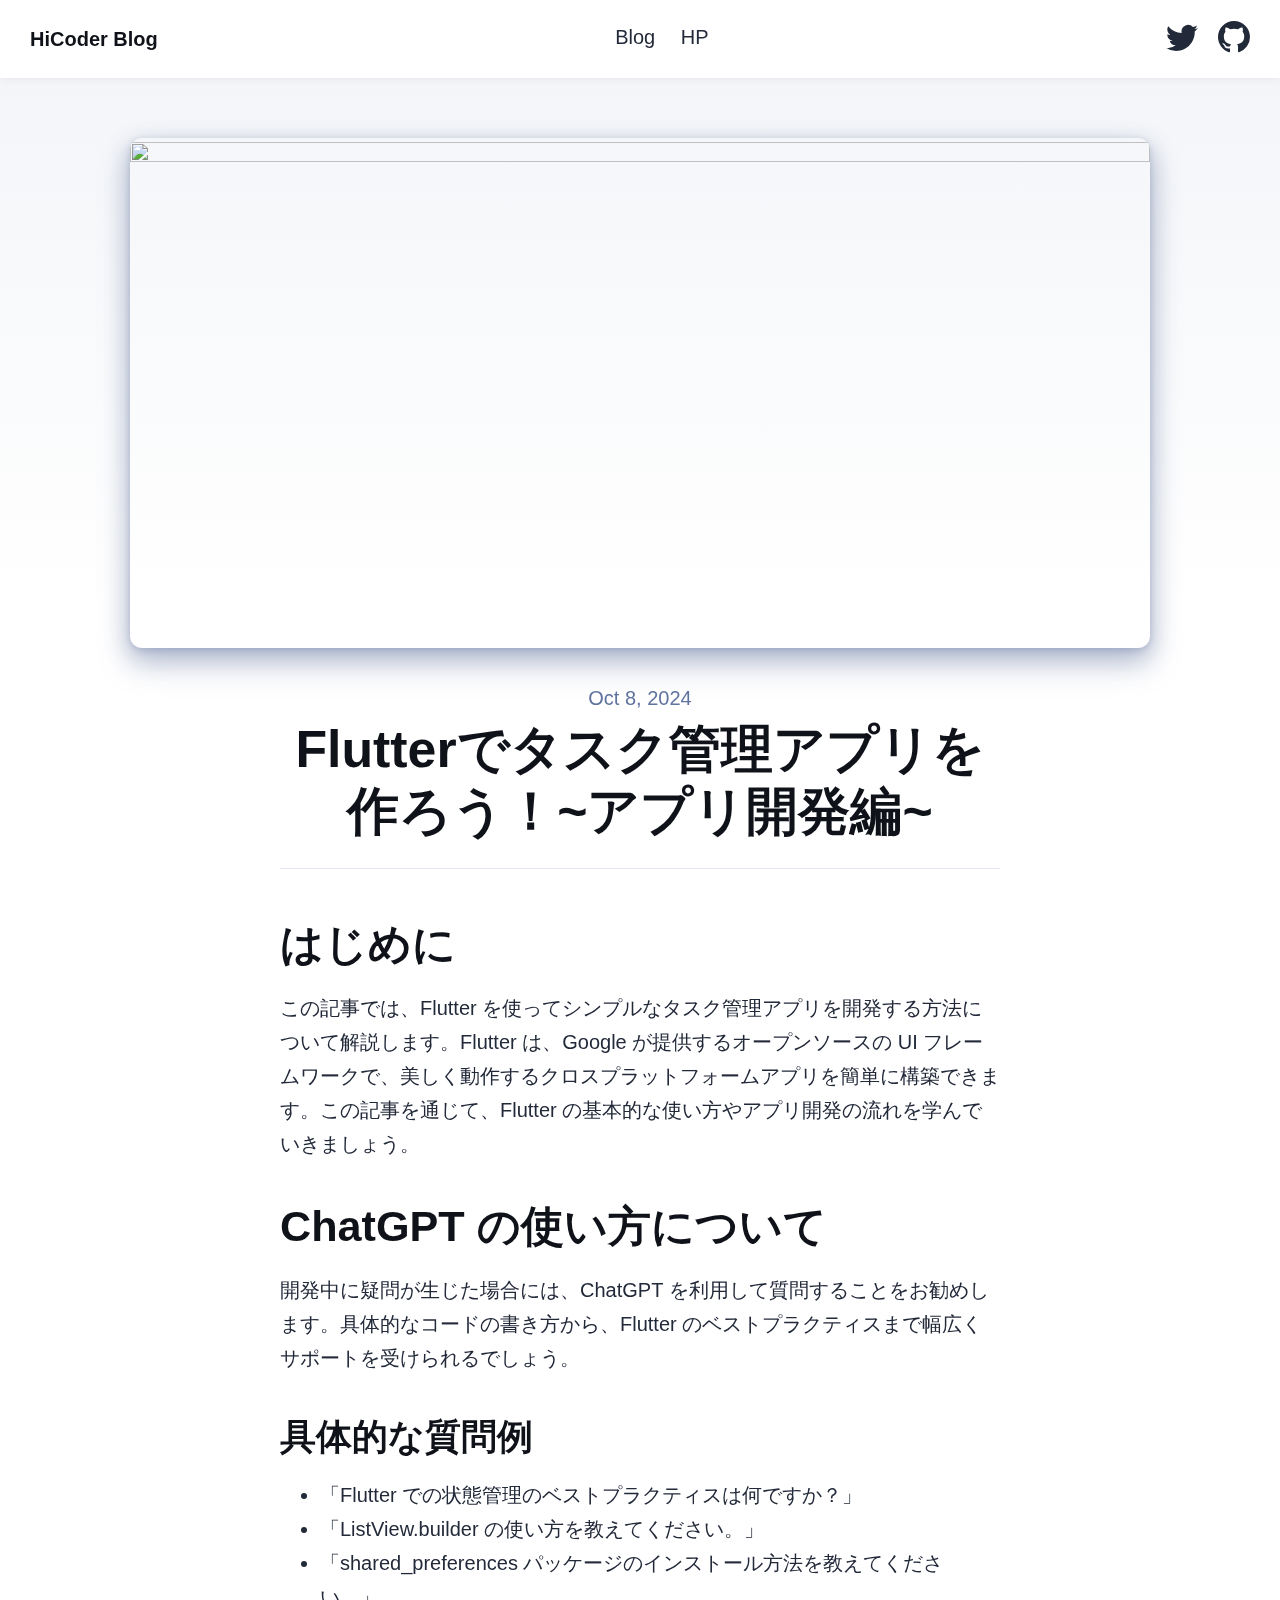
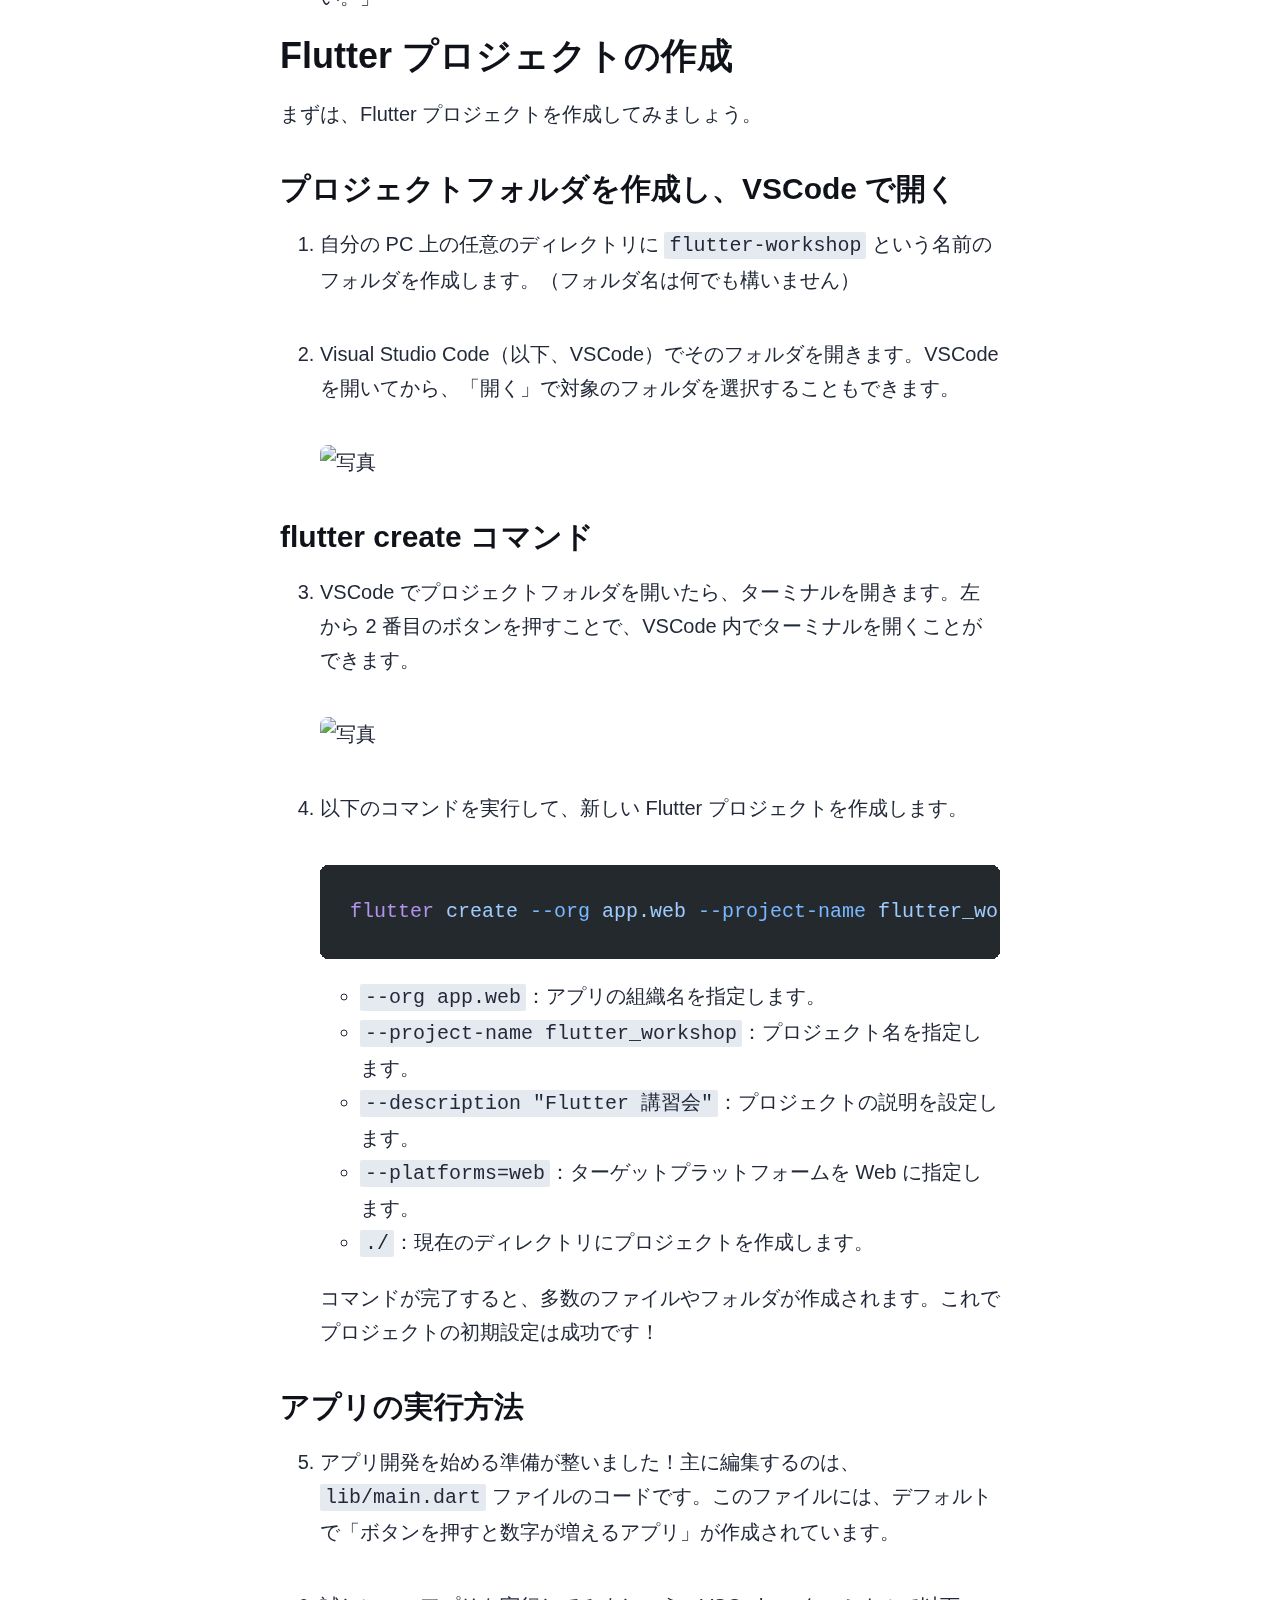
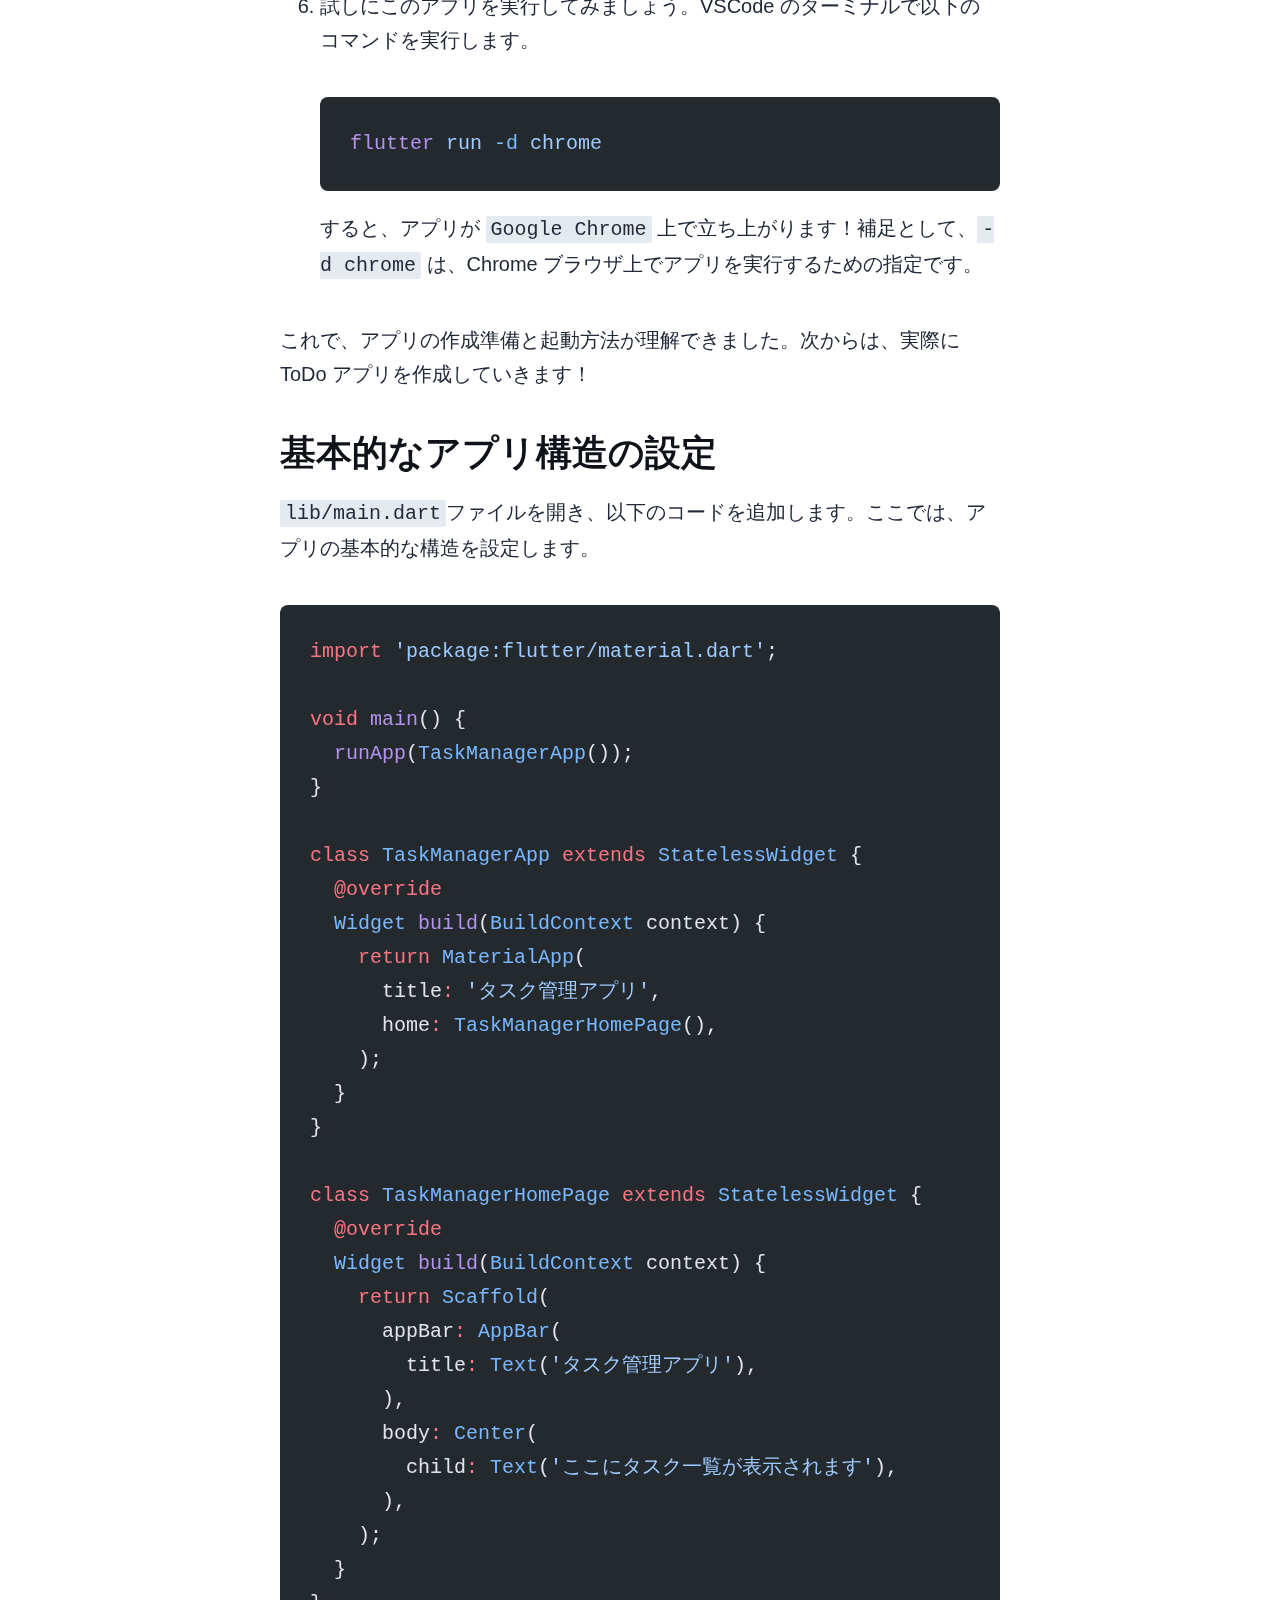
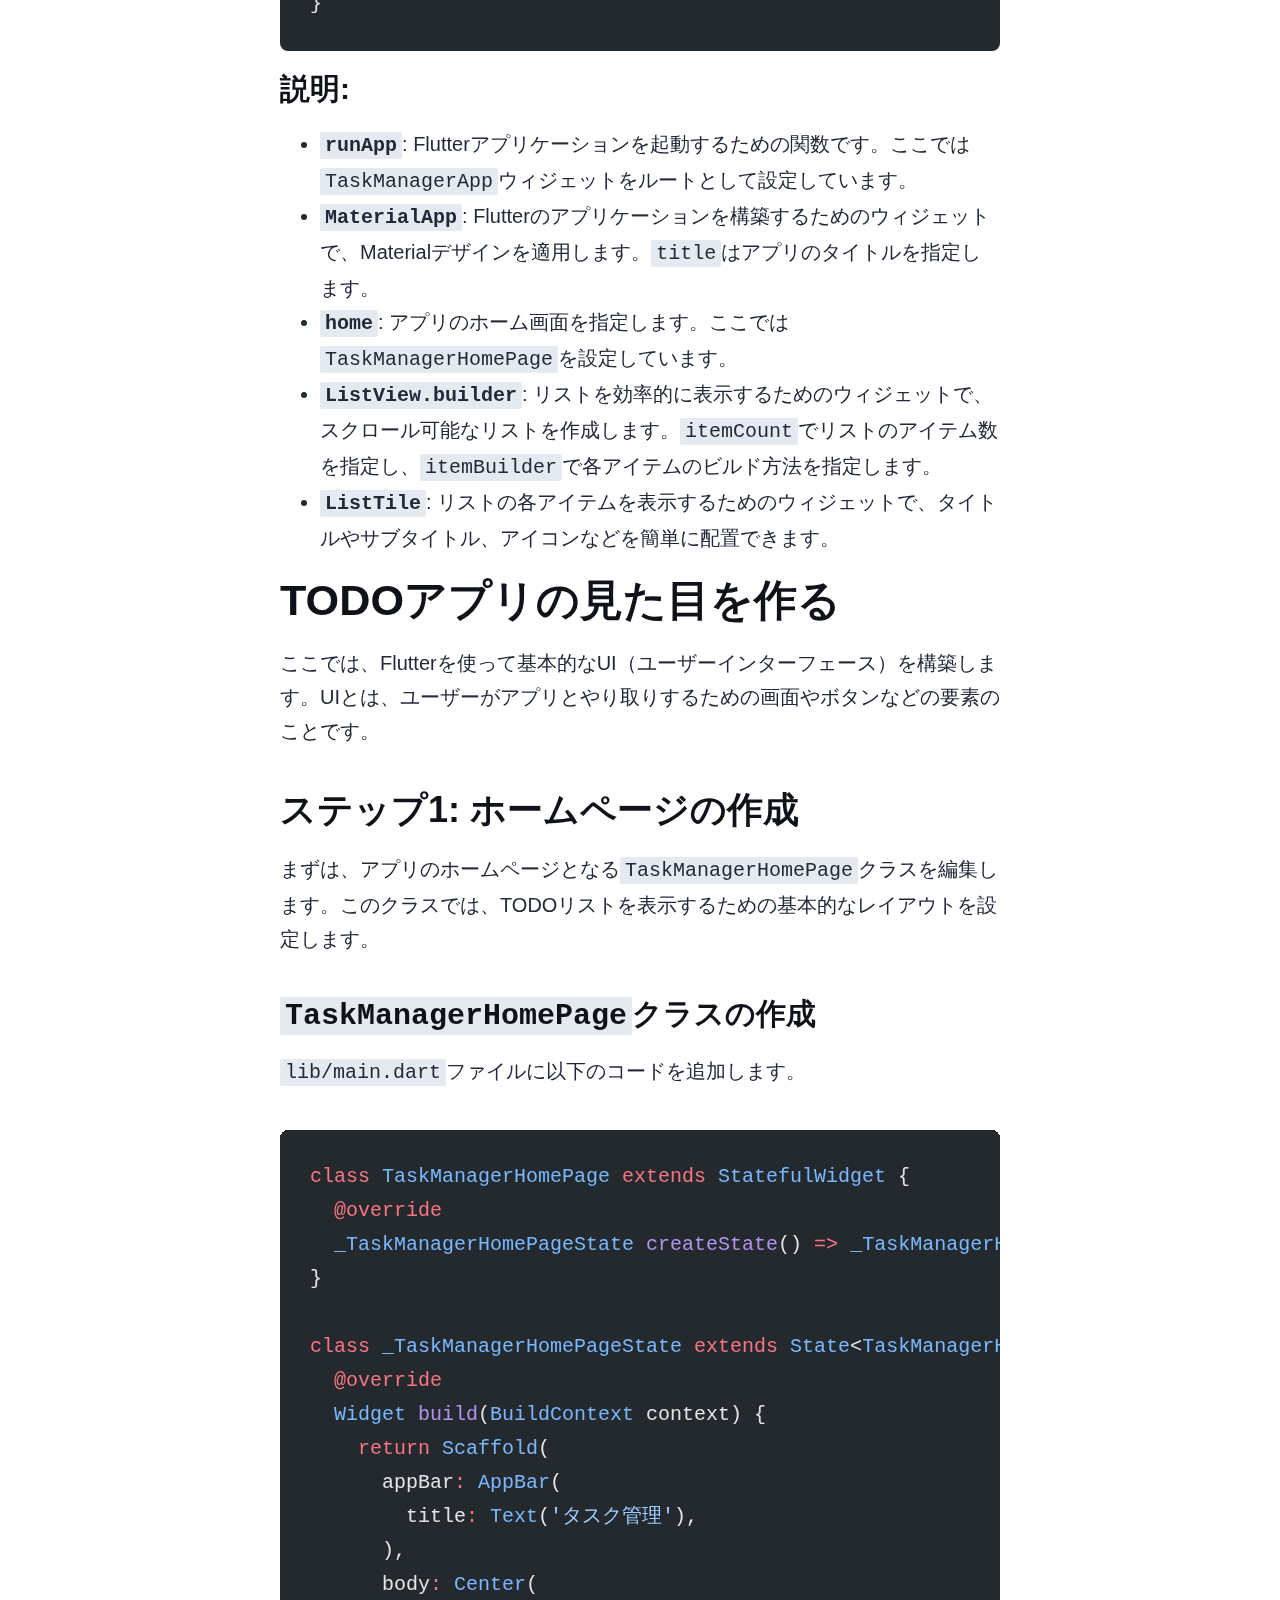
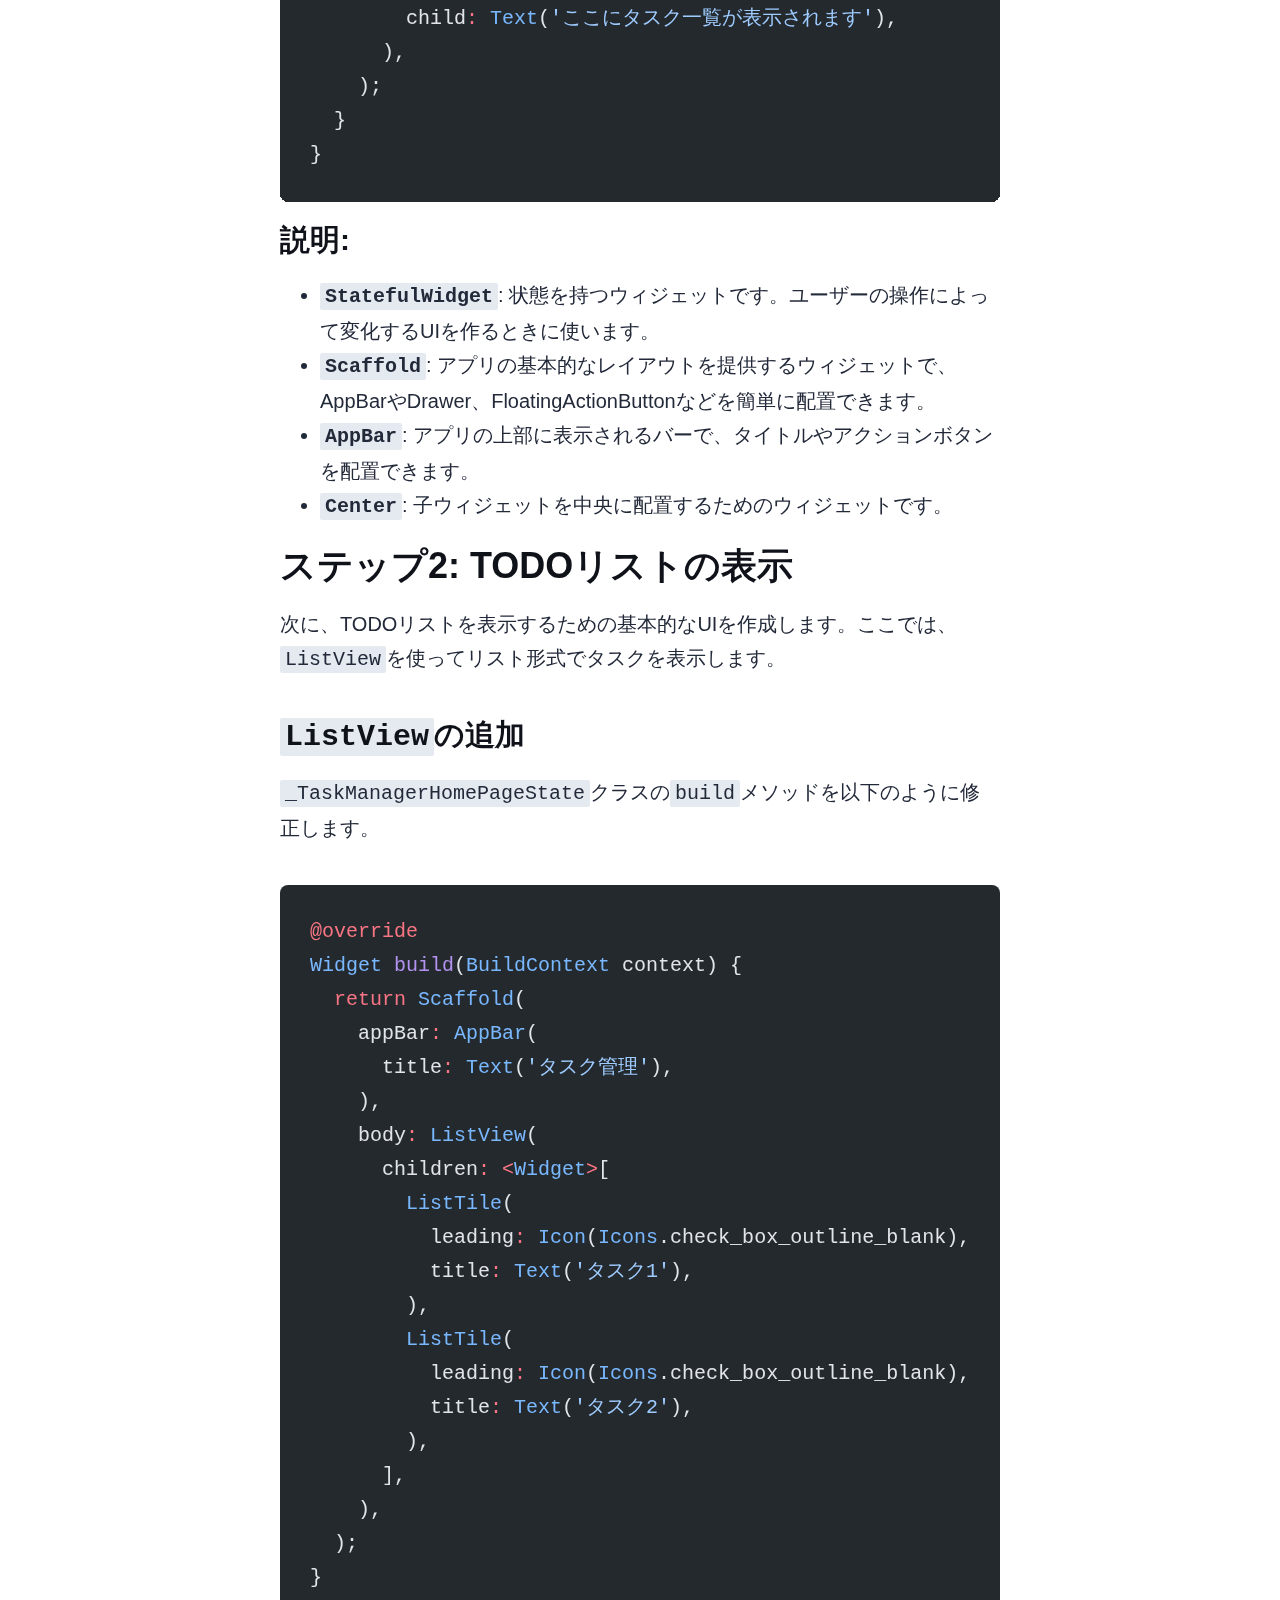
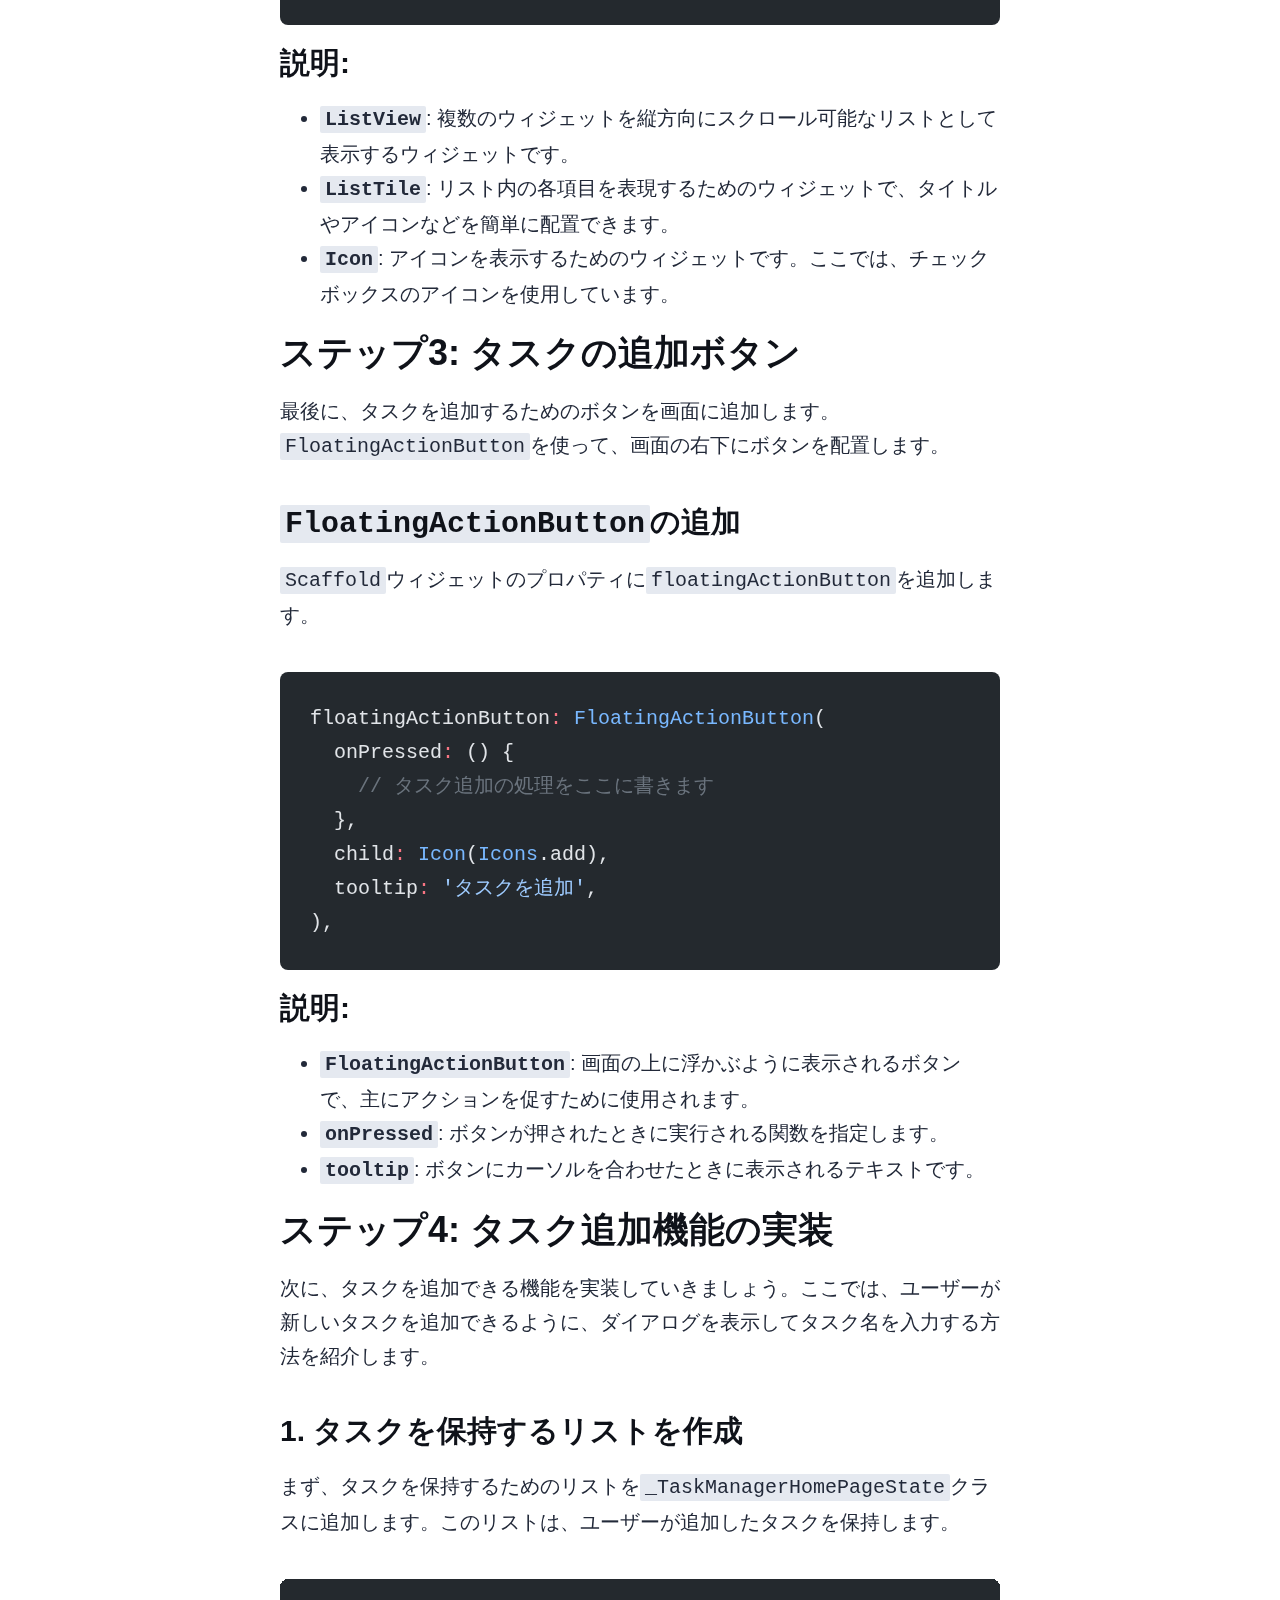
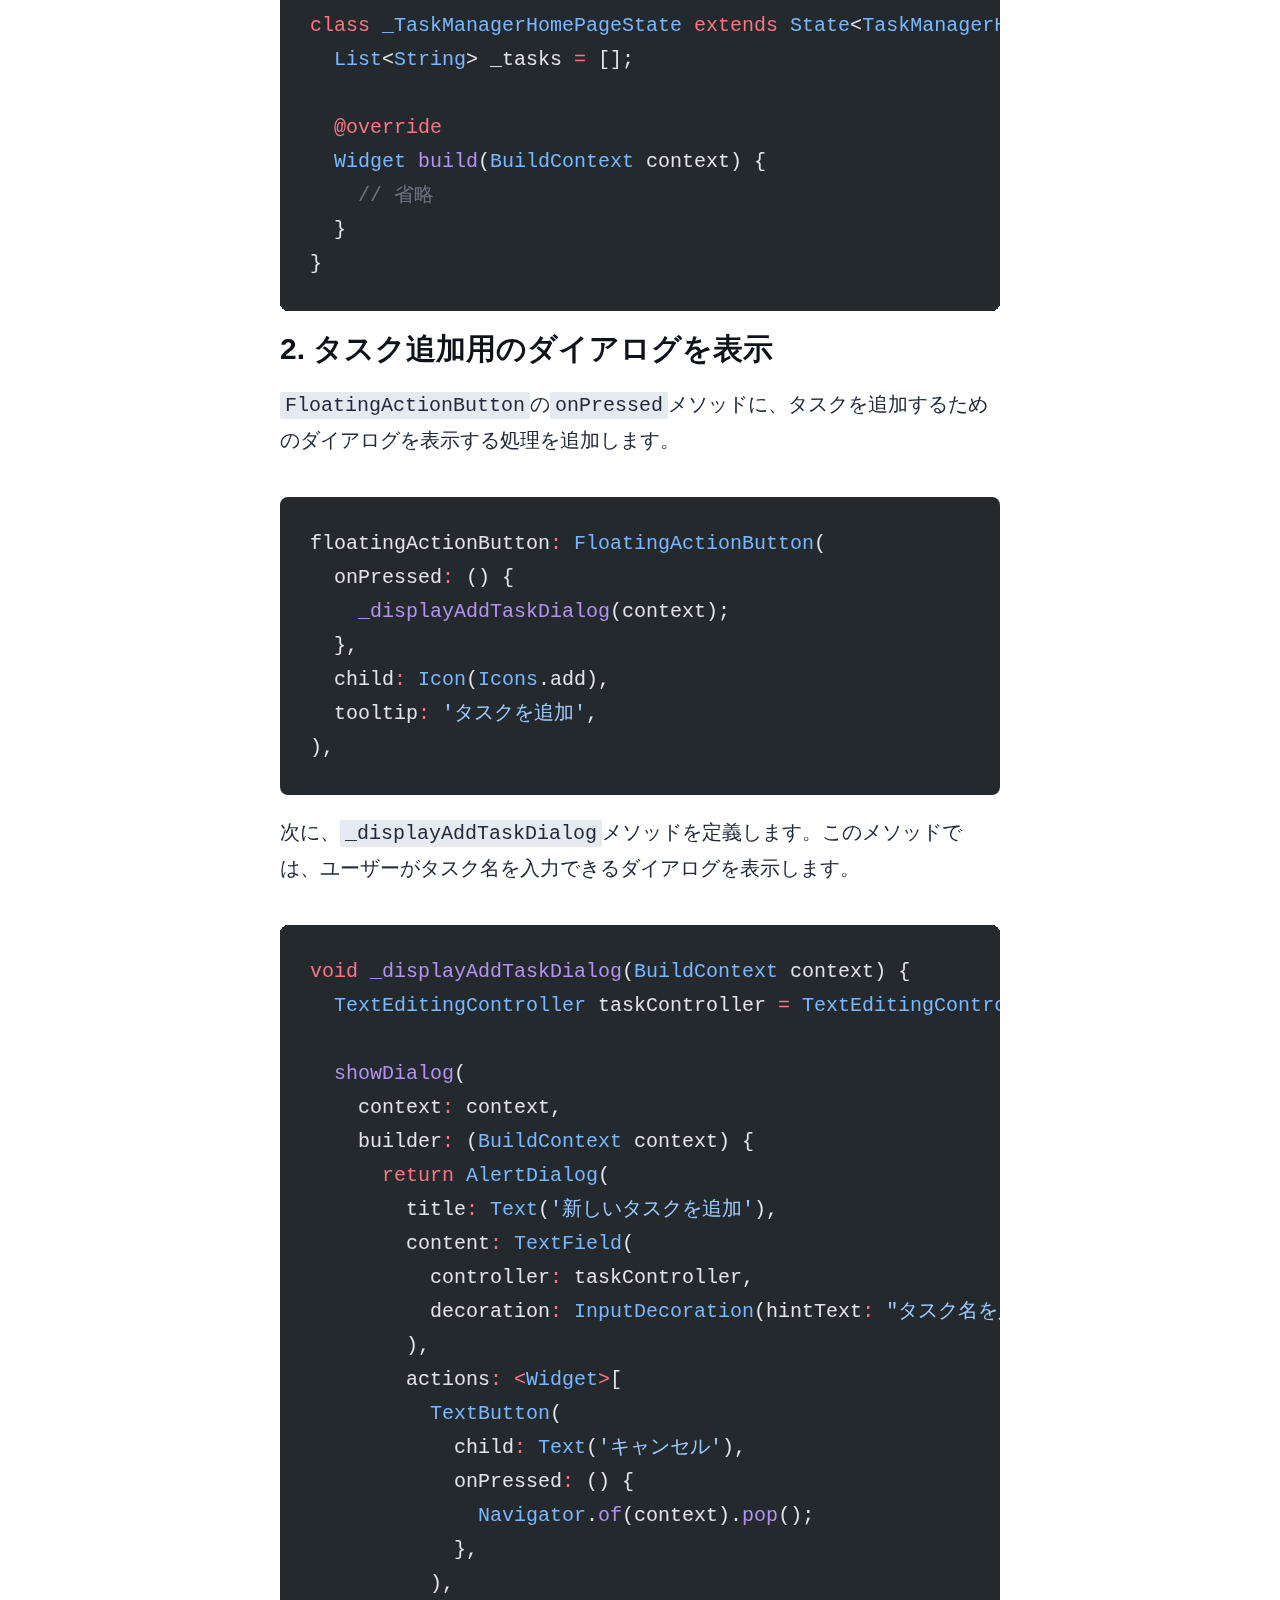
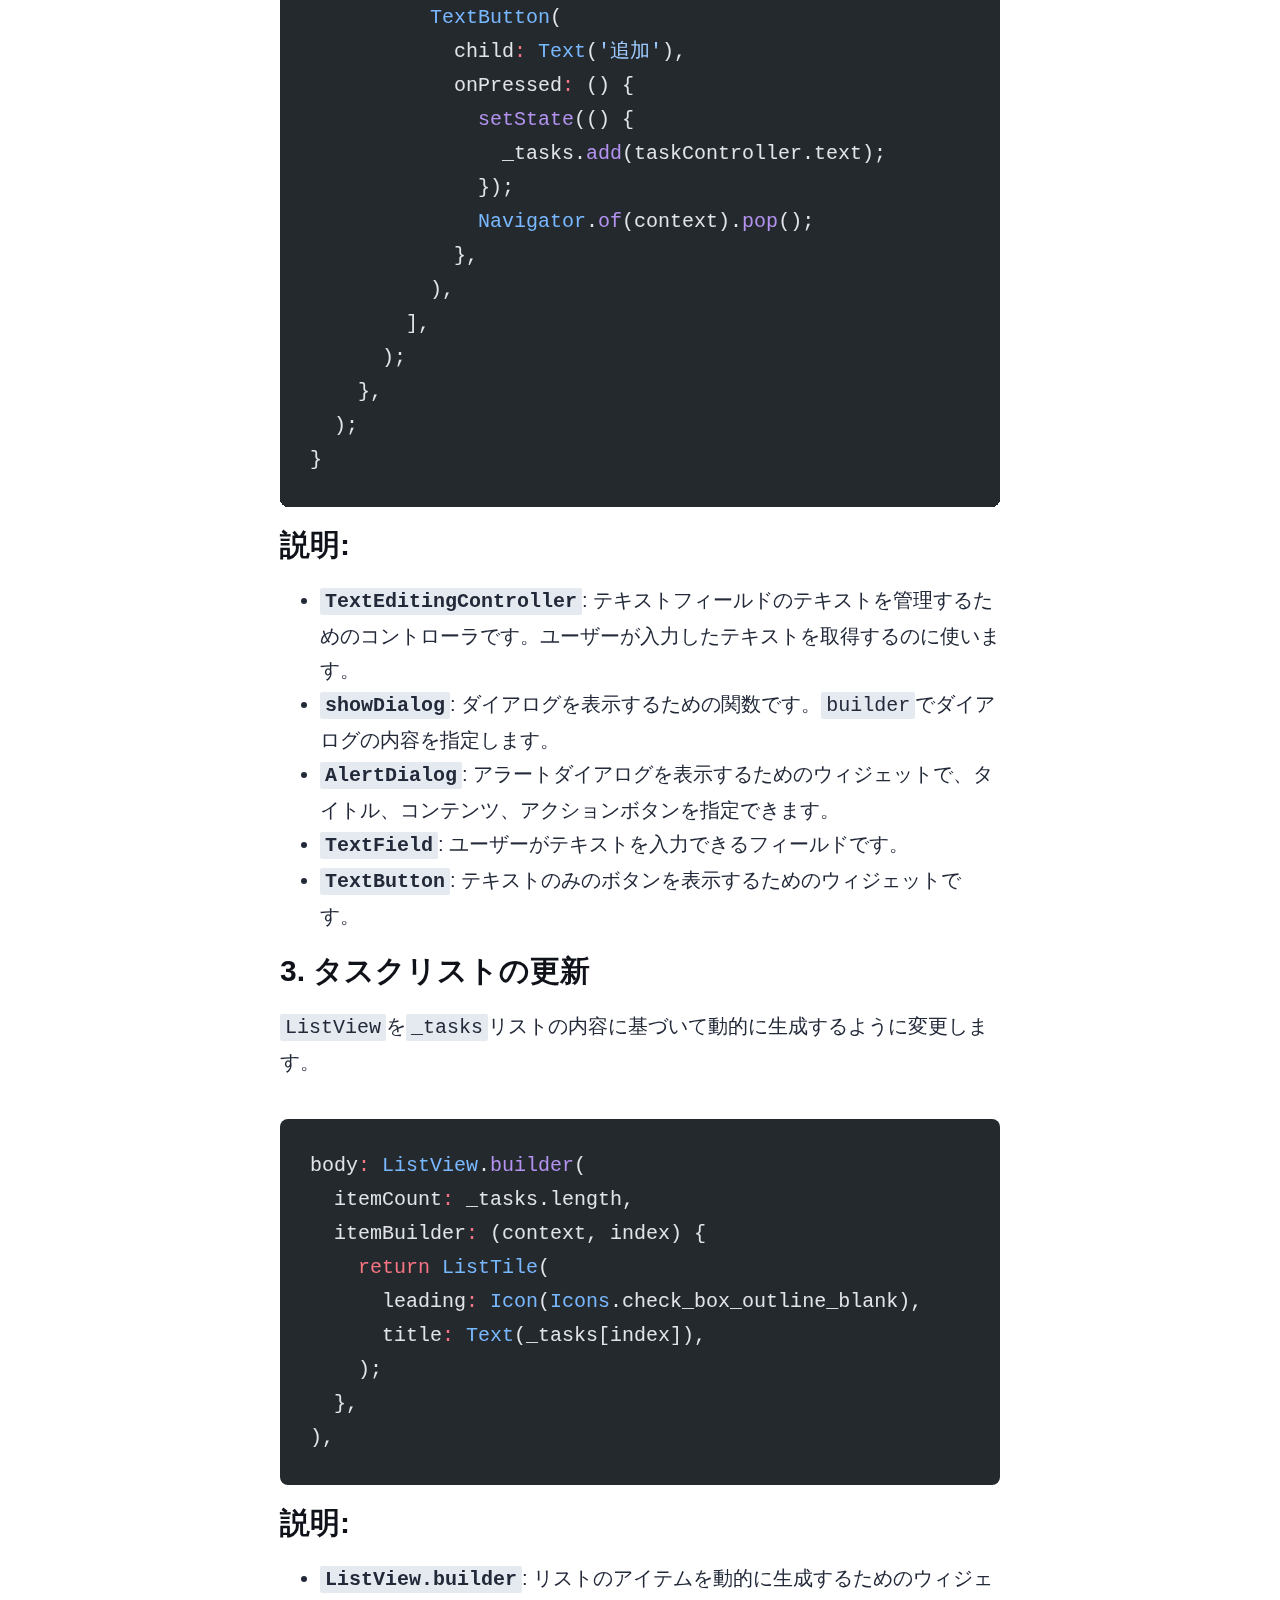
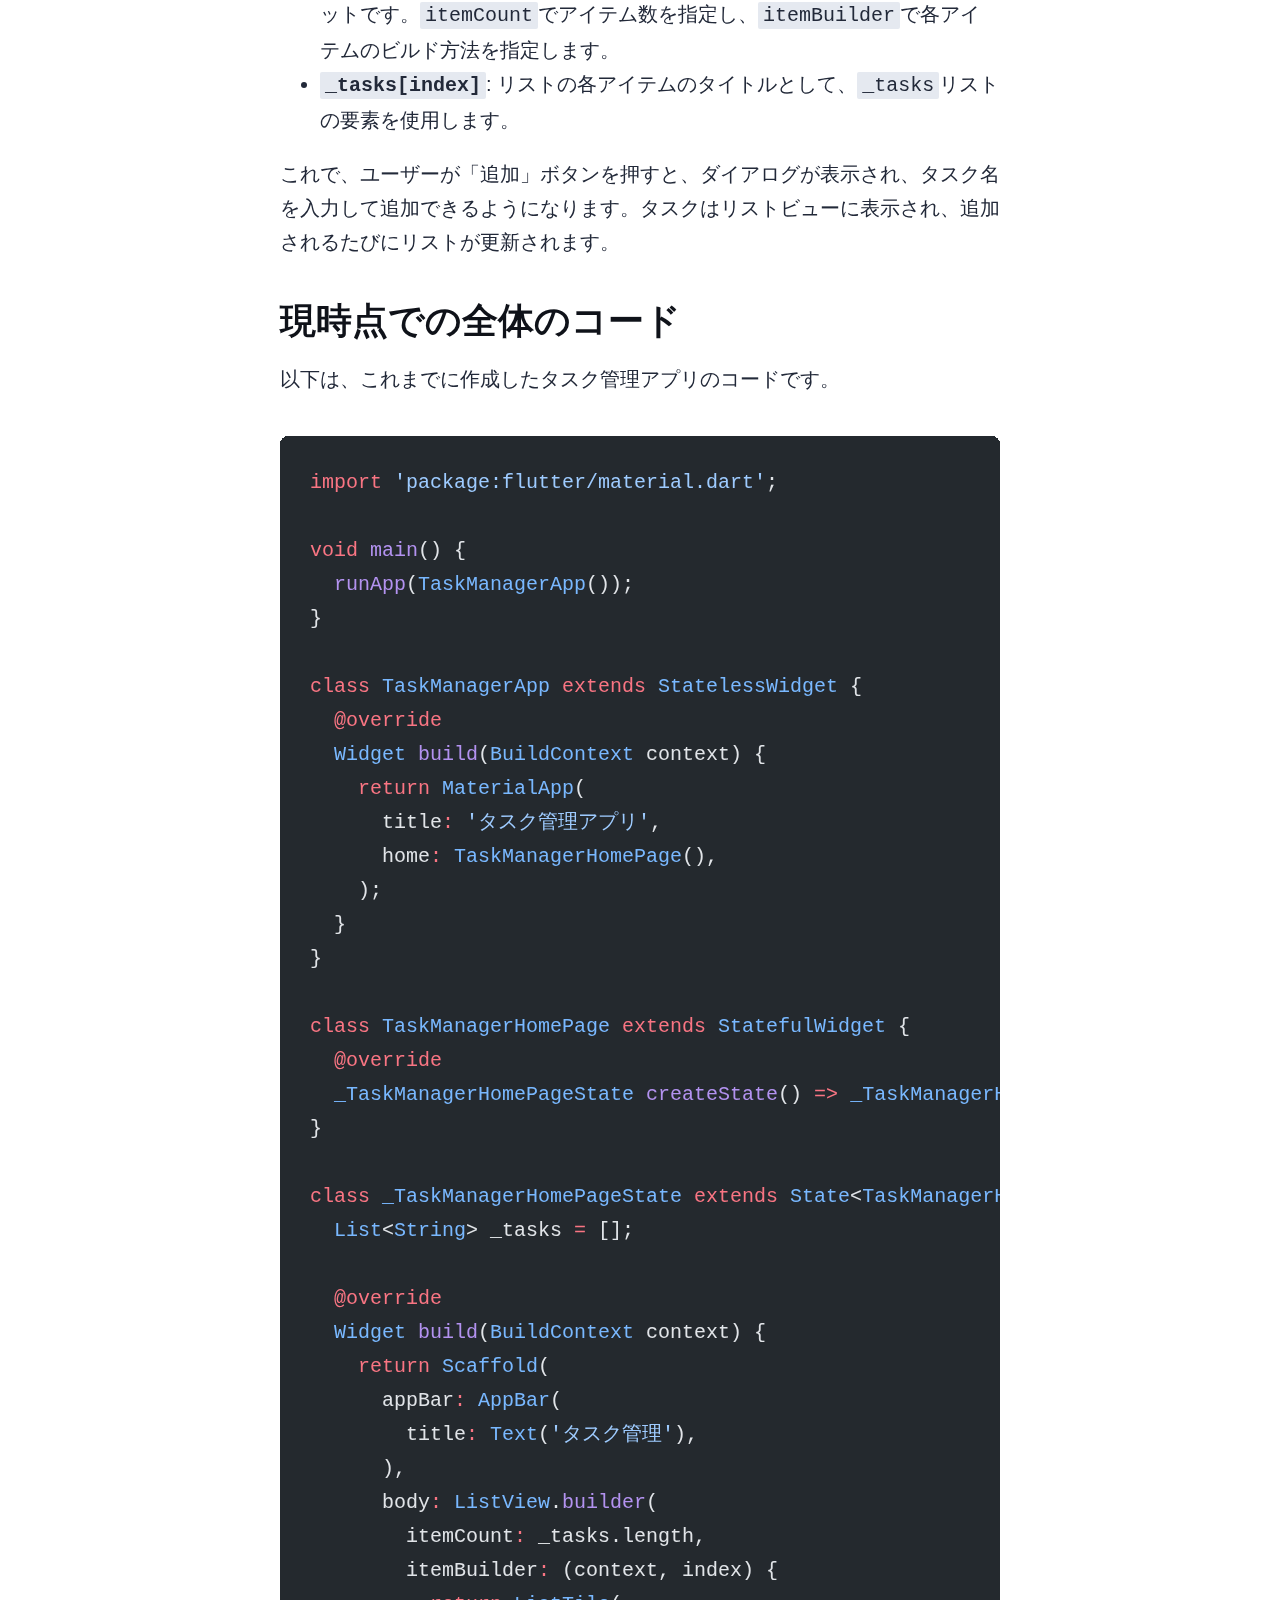
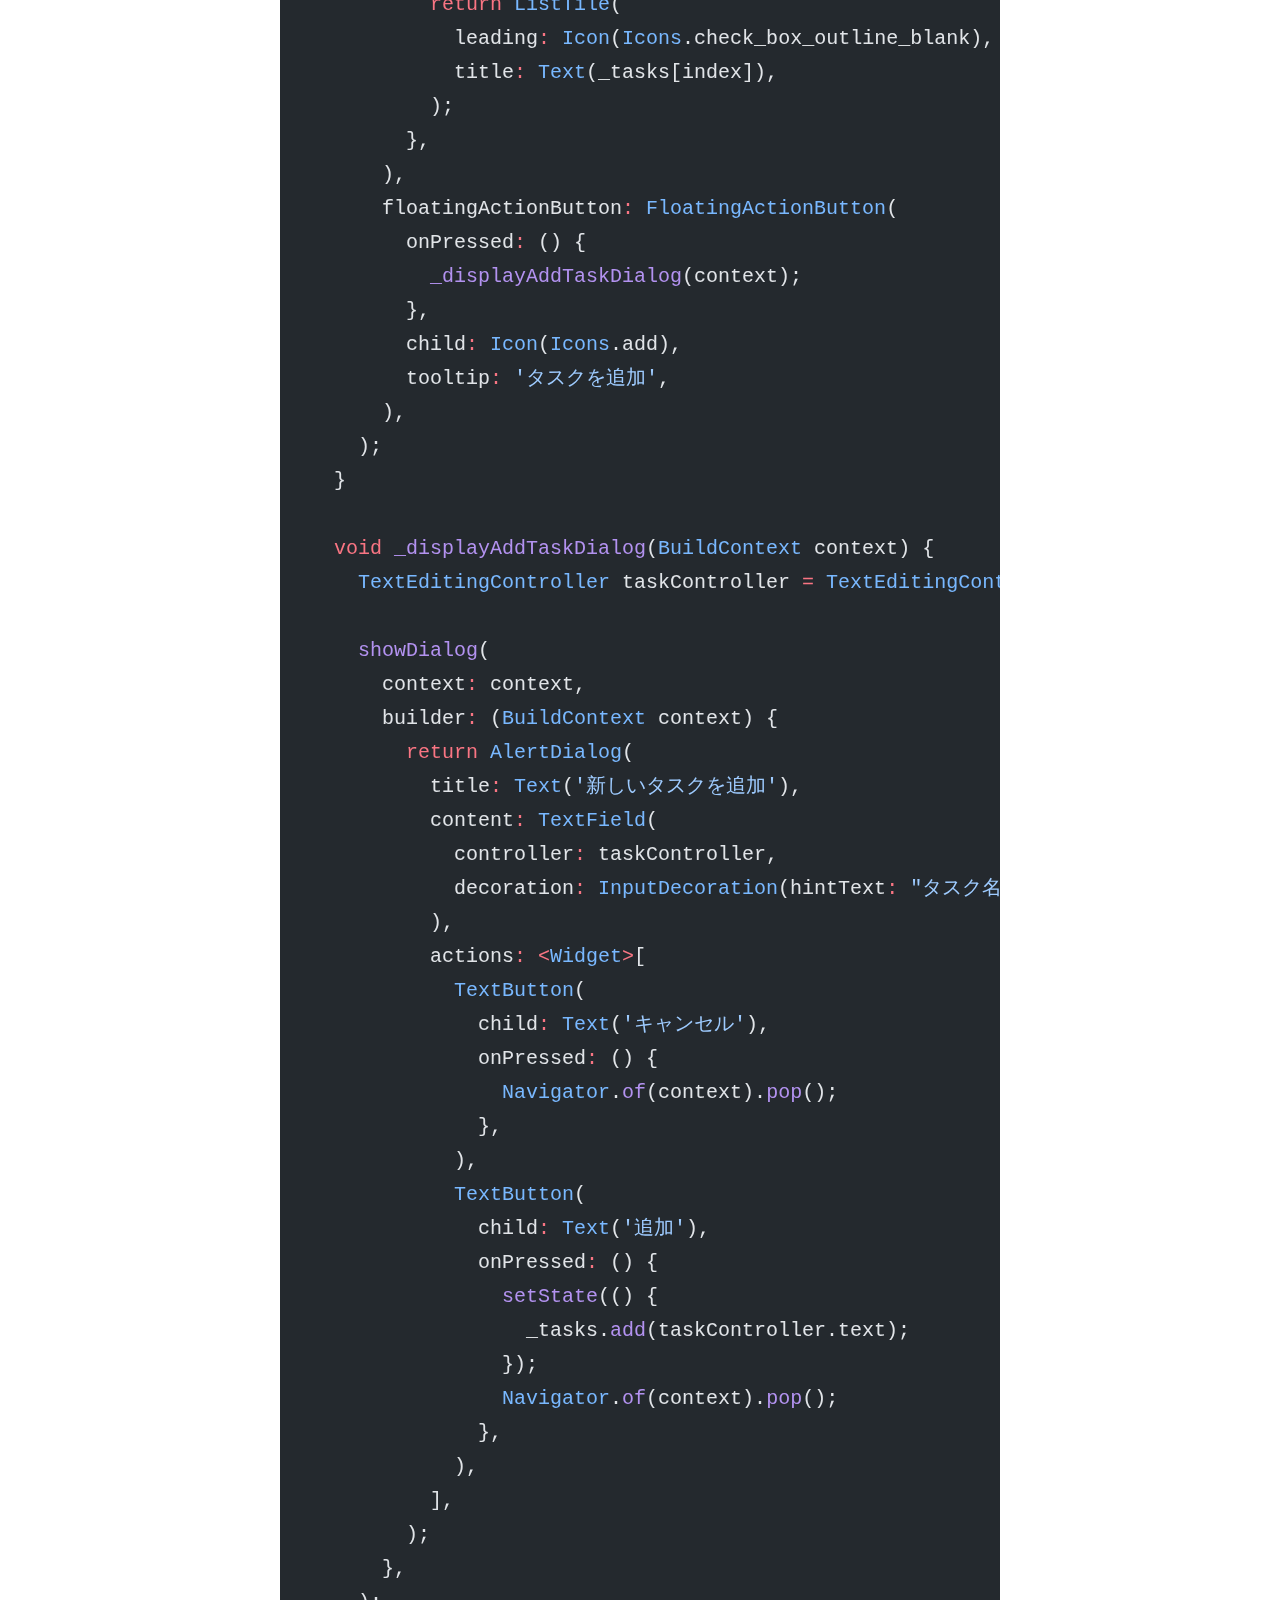
==== commit bf889e40: "Deploy build" ====
--- a/docs/flutter-workshop-2024-app-development/index.html
+++ b/docs/flutter-workshop-2024-app-development/index.html
@@ -1,4 +1,4 @@
-<!DOCTYPE html><html lang="en" data-astro-cid-bvzihdzo> <head><!-- Global Metadata --><meta charset="utf-8"><meta name="viewport" content="width=device-width,initial-scale=1"><link rel="icon" type="image/svg+xml" href="/favicon.svg"><meta name="generator" content="Astro v4.15.8"><!-- Font preloads --><link rel="preload" href="/fonts/atkinson-regular.woff" as="font" type="font/woff" crossorigin><link rel="preload" href="/fonts/atkinson-bold.woff" as="font" type="font/woff" crossorigin><!-- Canonical URL --><link rel="canonical" href="https://blog.hicoder.one/flutter-workshop-2024-app-development/"><!-- Primary Meta Tags --><title>Flutterでタスク管理アプリを作ろう！~アプリ開発編~</title><meta name="title" content="Flutterでタスク管理アプリを作ろう！~アプリ開発編~"><meta name="description" content="Flutter Workshop 2024"><!-- Open Graph / Facebook --><meta property="og:type" content="website"><meta property="og:url" content="https://blog.hicoder.one/flutter-workshop-2024-app-development/"><meta property="og:title" content="Flutterでタスク管理アプリを作ろう！~アプリ開発編~"><meta property="og:description" content="Flutter Workshop 2024"><meta property="og:image" content="https://blog.hicoder.one/blog-placeholder-1.jpg"><!-- Twitter --><meta property="twitter:card" content="summary_large_image"><meta property="twitter:url" content="https://blog.hicoder.one/flutter-workshop-2024-app-development/"><meta property="twitter:title" content="Flutterでタスク管理アプリを作ろう！~アプリ開発編~"><meta property="twitter:description" content="Flutter Workshop 2024"><meta property="twitter:image" content="https://blog.hicoder.one/blog-placeholder-1.jpg"><!-- Katex --><link rel="stylesheet" href="https://cdn.jsdelivr.net/npm/katex@0.16.11/dist/katex.min.css" integrity="sha384-nB0miv6/jRmo5UMMR1wu3Gz6NLsoTkbqJghGIsx//Rlm+ZU03BU6SQNC66uf4l5+" crossorigin="anonymous"><style>:root{--accent: #2337ff;--accent-dark: #000d8a;--black: 15, 18, 25;--gray: 96, 115, 159;--gray-light: 229, 233, 240;--gray-dark: 34, 41, 57;--gray-gradient: rgba(var(--gray-light), 50%), #fff;--box-shadow: 0 2px 6px rgba(var(--gray), 25%), 0 8px 24px rgba(var(--gray), 33%), 0 16px 32px rgba(var(--gray), 33%)}@font-face{font-family:Atkinson;src:url(/fonts/atkinson-regular.woff) format("woff");font-weight:400;font-style:normal;font-display:swap}@font-face{font-family:Atkinson;src:url(/fonts/atkinson-bold.woff) format("woff");font-weight:700;font-style:normal;font-display:swap}body{font-family:Atkinson,sans-serif;margin:0;padding:0;text-align:left;background:linear-gradient(var(--gray-gradient)) no-repeat;background-size:100% 600px;word-wrap:break-word;overflow-wrap:break-word;color:rgb(var(--gray-dark));font-size:20px;line-height:1.7}main{width:720px;max-width:calc(100% - 2em);margin:auto;padding:3em 1em}h1,h2,h3,h4,h5,h6{margin:0 0 .5rem;color:rgb(var(--black));line-height:1.2}h1{font-size:3.052em}h2{font-size:2.441em}h3{font-size:1.953em}h4{font-size:1.563em}h5{font-size:1.25em}strong,b{font-weight:700}a,a:hover{color:var(--accent)}p{margin-bottom:1em}.prose p{margin-bottom:2em}textarea{width:100%;font-size:16px}input{font-size:16px}table{width:100%}img{max-width:100%;height:auto;border-radius:8px}code{padding:2px 5px;background-color:rgb(var(--gray-light));border-radius:2px}pre{padding:1.5em;border-radius:8px}pre>code{all:unset}blockquote{border-left:4px solid var(--accent);padding:0 0 0 20px;margin:0;font-size:1.333em}hr{border:none;border-top:1px solid rgb(var(--gray-light))}@media (max-width: 720px){body{font-size:18px}main{padding:1em}}.sr-only{border:0;padding:0;margin:0;position:absolute!important;height:1px;width:1px;overflow:hidden;clip:rect(1px 1px 1px 1px);clip:rect(1px,1px,1px,1px);clip-path:inset(50%);white-space:nowrap}a[data-astro-cid-eimmu3lg]{display:inline-block;text-decoration:none}a[data-astro-cid-eimmu3lg].active{font-weight:bolder;text-decoration:underline}header[data-astro-cid-3ef6ksr2]{margin:0;padding:0 1em;background:#fff;box-shadow:0 2px 8px rgba(var(--black),5%)}h2[data-astro-cid-3ef6ksr2]{margin:0;font-size:1em}h2[data-astro-cid-3ef6ksr2] a[data-astro-cid-3ef6ksr2],h2[data-astro-cid-3ef6ksr2] a[data-astro-cid-3ef6ksr2].active{text-decoration:none}nav[data-astro-cid-3ef6ksr2]{display:flex;align-items:center;justify-content:space-between}nav[data-astro-cid-3ef6ksr2] a[data-astro-cid-3ef6ksr2]{padding:1em .5em;color:var(--black);border-bottom:4px solid transparent;text-decoration:none}nav[data-astro-cid-3ef6ksr2] a[data-astro-cid-3ef6ksr2].active{text-decoration:none;border-bottom-color:var(--accent)}.social-links[data-astro-cid-3ef6ksr2],.social-links[data-astro-cid-3ef6ksr2] a[data-astro-cid-3ef6ksr2]{display:flex}@media (max-width: 720px){.social-links[data-astro-cid-3ef6ksr2]{display:none}}footer[data-astro-cid-sz7xmlte]{padding:2em 1em 6em;background:linear-gradient(var(--gray-gradient)) no-repeat;color:rgb(var(--gray));text-align:center}.social-links[data-astro-cid-sz7xmlte]{display:flex;justify-content:center;gap:1em;margin-top:1em}.social-links[data-astro-cid-sz7xmlte] a[data-astro-cid-sz7xmlte]{text-decoration:none;color:rgb(var(--gray))}.social-links[data-astro-cid-sz7xmlte] a[data-astro-cid-sz7xmlte]:hover{color:rgb(var(--gray-dark))}
+<!DOCTYPE html><html lang="en" data-astro-cid-bvzihdzo> <head><!-- Global Metadata --><meta charset="utf-8"><meta name="viewport" content="width=device-width,initial-scale=1"><link rel="icon" type="image/png" href="/logo-1.png"><meta name="generator" content="Astro v4.15.8"><!-- Font preloads --><link rel="preload" href="/fonts/atkinson-regular.woff" as="font" type="font/woff" crossorigin><link rel="preload" href="/fonts/atkinson-bold.woff" as="font" type="font/woff" crossorigin><!-- Canonical URL --><link rel="canonical" href="https://blog.hicoder.one/flutter-workshop-2024-app-development/"><!-- Primary Meta Tags --><title>Flutterでタスク管理アプリを作ろう！~アプリ開発編~</title><meta name="title" content="Flutterでタスク管理アプリを作ろう！~アプリ開発編~"><meta name="description" content="Flutter Workshop 2024"><!-- Open Graph / Facebook --><meta property="og:type" content="website"><meta property="og:url" content="https://blog.hicoder.one/flutter-workshop-2024-app-development/"><meta property="og:title" content="Flutterでタスク管理アプリを作ろう！~アプリ開発編~"><meta property="og:description" content="Flutter Workshop 2024"><meta property="og:image" content="https://blog.hicoder.one/flutter-workshop-2024-app-development/flutter-workshop-app-development-thumbnail.png"><!-- Twitter --><meta property="twitter:card" content="summary_large_image"><meta property="twitter:url" content="https://blog.hicoder.one/flutter-workshop-2024-app-development/"><meta property="twitter:title" content="Flutterでタスク管理アプリを作ろう！~アプリ開発編~"><meta property="twitter:description" content="Flutter Workshop 2024"><meta property="twitter:image" content="https://blog.hicoder.one/flutter-workshop-2024-app-development/flutter-workshop-app-development-thumbnail.png"><!-- Katex --><link rel="stylesheet" href="https://cdn.jsdelivr.net/npm/katex@0.16.11/dist/katex.min.css" integrity="sha384-nB0miv6/jRmo5UMMR1wu3Gz6NLsoTkbqJghGIsx//Rlm+ZU03BU6SQNC66uf4l5+" crossorigin="anonymous"><style>:root{--accent: #2337ff;--accent-dark: #000d8a;--black: 15, 18, 25;--gray: 96, 115, 159;--gray-light: 229, 233, 240;--gray-dark: 34, 41, 57;--gray-gradient: rgba(var(--gray-light), 50%), #fff;--box-shadow: 0 2px 6px rgba(var(--gray), 25%), 0 8px 24px rgba(var(--gray), 33%), 0 16px 32px rgba(var(--gray), 33%)}@font-face{font-family:Atkinson;src:url(/fonts/atkinson-regular.woff) format("woff");font-weight:400;font-style:normal;font-display:swap}@font-face{font-family:Atkinson;src:url(/fonts/atkinson-bold.woff) format("woff");font-weight:700;font-style:normal;font-display:swap}body{font-family:Atkinson,sans-serif;margin:0;padding:0;text-align:left;background:linear-gradient(var(--gray-gradient)) no-repeat;background-size:100% 600px;word-wrap:break-word;overflow-wrap:break-word;color:rgb(var(--gray-dark));font-size:20px;line-height:1.7}main{width:720px;max-width:calc(100% - 2em);margin:auto;padding:3em 1em}h1,h2,h3,h4,h5,h6{margin:0 0 .5rem;color:rgb(var(--black));line-height:1.2}h1{font-size:2.592em}h2{font-size:2.16em}h3{font-size:1.8em}h4{font-size:1.5em}h5{font-size:1.25em}strong,b{font-weight:700}a,a:hover{color:var(--accent)}p{margin-bottom:1em}.prose p{margin-bottom:2em}textarea{width:100%;font-size:16px}input{font-size:16px}table{width:100%}img{max-width:100%;height:auto;border-radius:8px}code{padding:2px 5px;background-color:rgb(var(--gray-light));border-radius:2px}pre{padding:1.5em;border-radius:8px}pre>code{all:unset}blockquote{border-left:4px solid var(--accent);padding:0 0 0 20px;margin:0;font-size:1.333em}hr{border:none;border-top:1px solid rgb(var(--gray-light))}@media (max-width: 720px){body{font-size:18px}main{padding:1em}}.sr-only{border:0;padding:0;margin:0;position:absolute!important;height:1px;width:1px;overflow:hidden;clip:rect(1px 1px 1px 1px);clip:rect(1px,1px,1px,1px);clip-path:inset(50%);white-space:nowrap}a[data-astro-cid-eimmu3lg]{display:inline-block;text-decoration:none}a[data-astro-cid-eimmu3lg].active{font-weight:bolder;text-decoration:underline}header[data-astro-cid-3ef6ksr2]{margin:0;padding:0 1em;background:#fff;box-shadow:0 2px 8px rgba(var(--black),5%)}h2[data-astro-cid-3ef6ksr2]{margin:0;font-size:1em}h2[data-astro-cid-3ef6ksr2] a[data-astro-cid-3ef6ksr2],h2[data-astro-cid-3ef6ksr2] a[data-astro-cid-3ef6ksr2].active{text-decoration:none}nav[data-astro-cid-3ef6ksr2]{display:flex;align-items:center;justify-content:space-between}nav[data-astro-cid-3ef6ksr2] a[data-astro-cid-3ef6ksr2]{padding:1em .5em;color:var(--black);border-bottom:4px solid transparent;text-decoration:none}nav[data-astro-cid-3ef6ksr2] a[data-astro-cid-3ef6ksr2].active{text-decoration:none;border-bottom-color:var(--accent)}.social-links[data-astro-cid-3ef6ksr2],.social-links[data-astro-cid-3ef6ksr2] a[data-astro-cid-3ef6ksr2]{display:flex}@media (max-width: 720px){.social-links[data-astro-cid-3ef6ksr2]{display:none}}footer[data-astro-cid-sz7xmlte]{padding:2em 1em 6em;background:linear-gradient(var(--gray-gradient)) no-repeat;color:rgb(var(--gray));text-align:center}.social-links[data-astro-cid-sz7xmlte]{display:flex;justify-content:center;gap:1em;margin-top:1em}.social-links[data-astro-cid-sz7xmlte] a[data-astro-cid-sz7xmlte]{text-decoration:none;color:rgb(var(--gray))}.social-links[data-astro-cid-sz7xmlte] a[data-astro-cid-sz7xmlte]:hover{color:rgb(var(--gray-dark))}
 main[data-astro-cid-bvzihdzo]{width:calc(100% - 2em);max-width:100%;margin:0}.hero-image[data-astro-cid-bvzihdzo]{width:100%}.hero-image[data-astro-cid-bvzihdzo] img[data-astro-cid-bvzihdzo]{display:block;margin:0 auto;border-radius:12px;box-shadow:var(--box-shadow)}.prose[data-astro-cid-bvzihdzo]{width:720px;max-width:calc(100% - 2em);margin:auto;padding:1em;color:rgb(var(--gray-dark))}.title[data-astro-cid-bvzihdzo]{margin-bottom:1em;padding:1em 0;text-align:center;line-height:1}.title[data-astro-cid-bvzihdzo] h1[data-astro-cid-bvzihdzo]{margin:0 0 .5em}.date[data-astro-cid-bvzihdzo]{margin-bottom:.5em;color:rgb(var(--gray))}.last-updated-on[data-astro-cid-bvzihdzo]{font-style:italic}
 </style></head> <body data-astro-cid-bvzihdzo> <header data-astro-cid-3ef6ksr2> <nav data-astro-cid-3ef6ksr2> <h2 data-astro-cid-3ef6ksr2><a href="/" data-astro-cid-3ef6ksr2>HiCoder Blog</a></h2> <div class="internal-links" data-astro-cid-3ef6ksr2> <a href="/" data-astro-cid-3ef6ksr2 data-astro-cid-eimmu3lg> Blog </a>  <a href="https://hicoder.one" data-astro-cid-3ef6ksr2 data-astro-cid-eimmu3lg> HP </a>  </div> <div class="social-links" data-astro-cid-3ef6ksr2> <a href="https://twitter.com/huhicoder" target="_blank" data-astro-cid-3ef6ksr2> <span class="sr-only" data-astro-cid-3ef6ksr2>Follow Astro on Twitter</span> <svg viewBox="0 0 16 16" aria-hidden="true" width="32" height="32" data-astro-cid-3ef6ksr2><path fill="currentColor" d="M5.026 15c6.038 0 9.341-5.003 9.341-9.334 0-.14 0-.282-.006-.422A6.685 6.685 0 0 0 16 3.542a6.658 6.658 0 0 1-1.889.518 3.301 3.301 0 0 0 1.447-1.817 6.533 6.533 0 0 1-2.087.793A3.286 3.286 0 0 0 7.875 6.03a9.325 9.325 0 0 1-6.767-3.429 3.289 3.289 0 0 0 1.018 4.382A3.323 3.323 0 0 1 .64 6.575v.045a3.288 3.288 0 0 0 2.632 3.218 3.203 3.203 0 0 1-.865.115 3.23 3.23 0 0 1-.614-.057 3.283 3.283 0 0 0 3.067 2.277A6.588 6.588 0 0 1 .78 13.58a6.32 6.32 0 0 1-.78-.045A9.344 9.344 0 0 0 5.026 15z" data-astro-cid-3ef6ksr2></path></svg> </a> <a href="https://github.com/hu-hicoder" target="_blank" data-astro-cid-3ef6ksr2> <span class="sr-only" data-astro-cid-3ef6ksr2>Go to Astro's GitHub repo</span> <svg viewBox="0 0 16 16" aria-hidden="true" width="32" height="32" data-astro-cid-3ef6ksr2><path fill="currentColor" d="M8 0C3.58 0 0 3.58 0 8c0 3.54 2.29 6.53 5.47 7.59.4.07.55-.17.55-.38 0-.19-.01-.82-.01-1.49-2.01.37-2.53-.49-2.69-.94-.09-.23-.48-.94-.82-1.13-.28-.15-.68-.52-.01-.53.63-.01 1.08.58 1.23.82.72 1.21 1.87.87 2.33.66.07-.52.28-.87.51-1.07-1.78-.2-3.64-.89-3.64-3.95 0-.87.31-1.59.82-2.15-.08-.2-.36-1.02.08-2.12 0 0 .67-.21 2.2.82.64-.18 1.32-.27 2-.27.68 0 1.36.09 2 .27 1.53-1.04 2.2-.82 2.2-.82.44 1.1.16 1.92.08 2.12.51.56.82 1.27.82 2.15 0 3.07-1.87 3.75-3.65 3.95.29.25.54.73.54 1.48 0 1.07-.01 1.93-.01 2.2 0 .21.15.46.55.38A8.012 8.012 0 0 0 16 8c0-4.42-3.58-8-8-8z" data-astro-cid-3ef6ksr2></path></svg> </a> </div> </nav> </header>  <main data-astro-cid-bvzihdzo> <article data-astro-cid-bvzihdzo> <div class="hero-image" data-astro-cid-bvzihdzo> <img width="1020" height="510" src="/flutter-workshop-2024-app-development/flutter-workshop-app-development-thumbnail.png" alt="" data-astro-cid-bvzihdzo> </div> <div class="prose" data-astro-cid-bvzihdzo> <div class="title" data-astro-cid-bvzihdzo> <div class="date" data-astro-cid-bvzihdzo> <time datetime="2024-10-08T00:00:00.000Z"> Oct 8, 2024 </time>  </div> <h1 data-astro-cid-bvzihdzo>Flutterでタスク管理アプリを作ろう！~アプリ開発編~</h1> <hr data-astro-cid-bvzihdzo> </div>  <h2 id="はじめに">はじめに</h2>
 <p>この記事では、Flutter を使ってシンプルなタスク管理アプリを開発する方法について解説します。Flutter は、Google が提供するオープンソースの UI フレームワークで、美しく動作するクロスプラットフォームアプリを簡単に構築できます。この記事を通じて、Flutter の基本的な使い方やアプリ開発の流れを学んでいきましょう。</p>
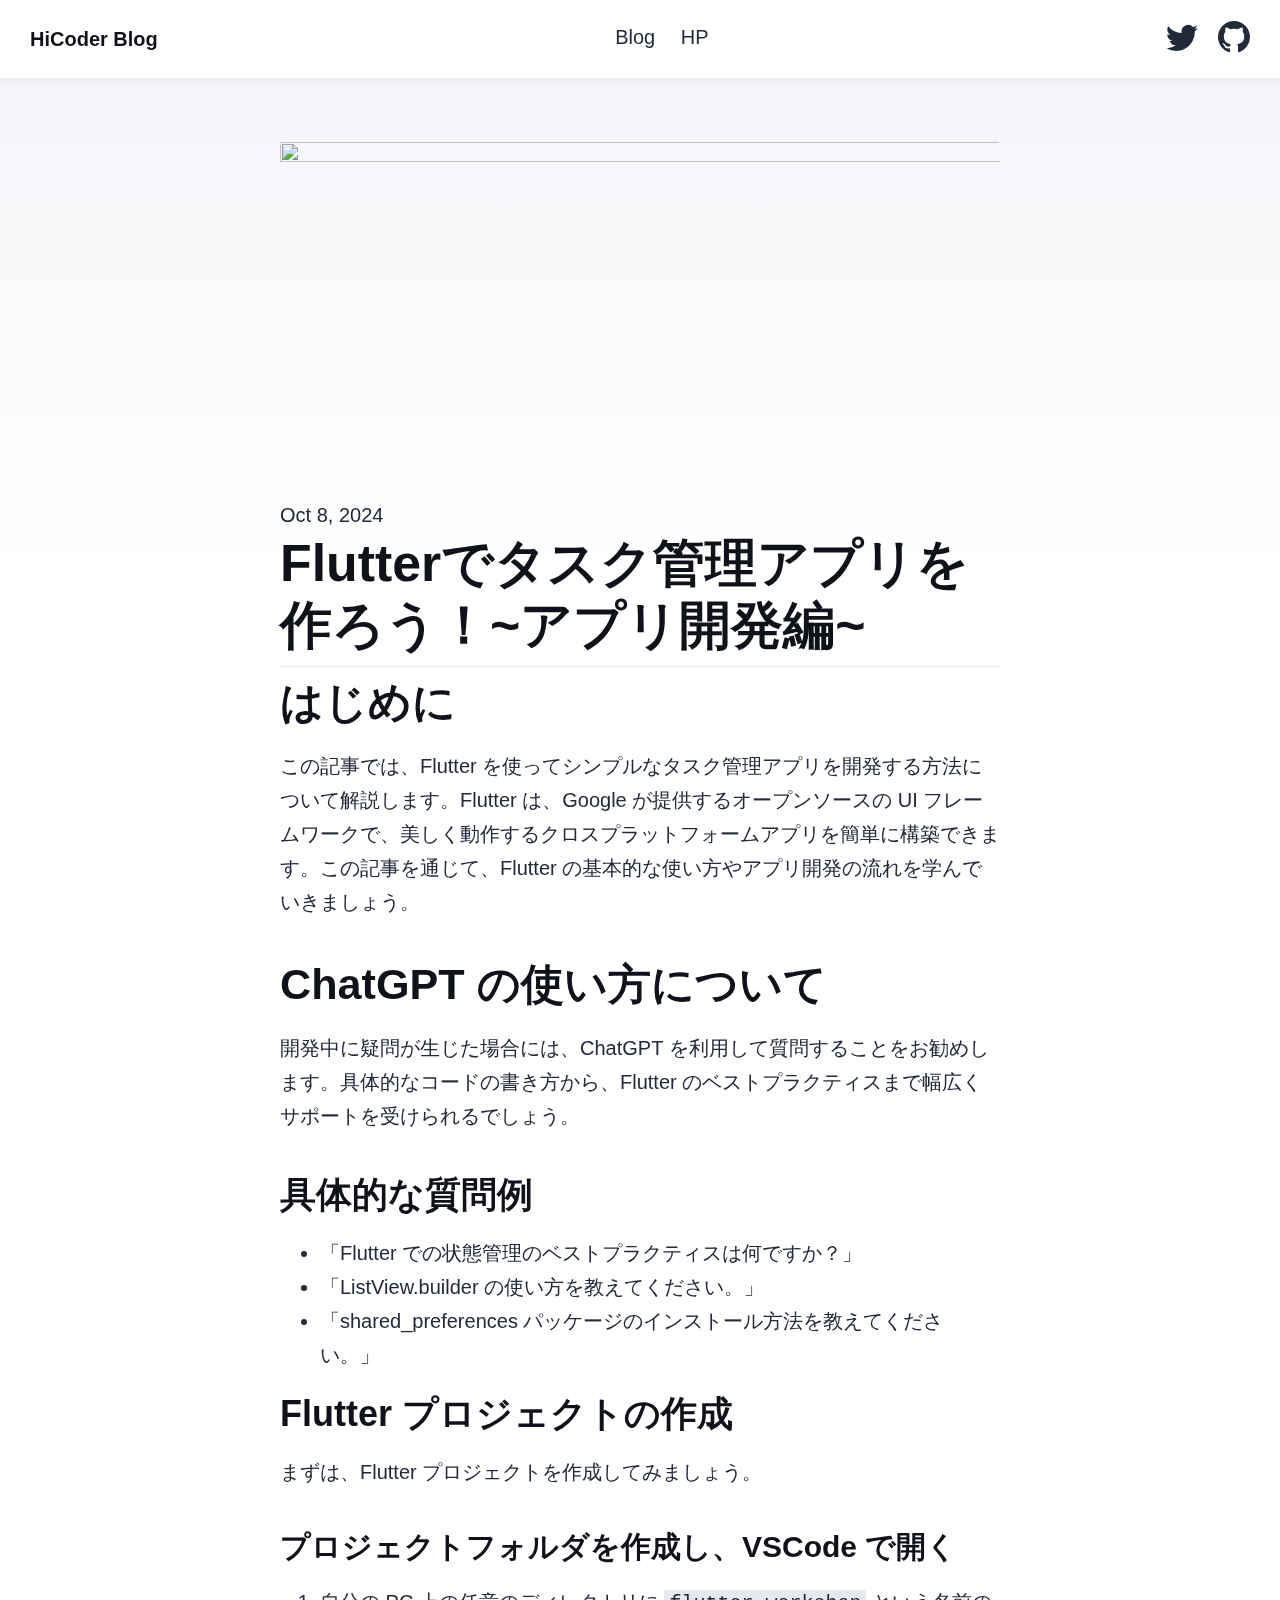
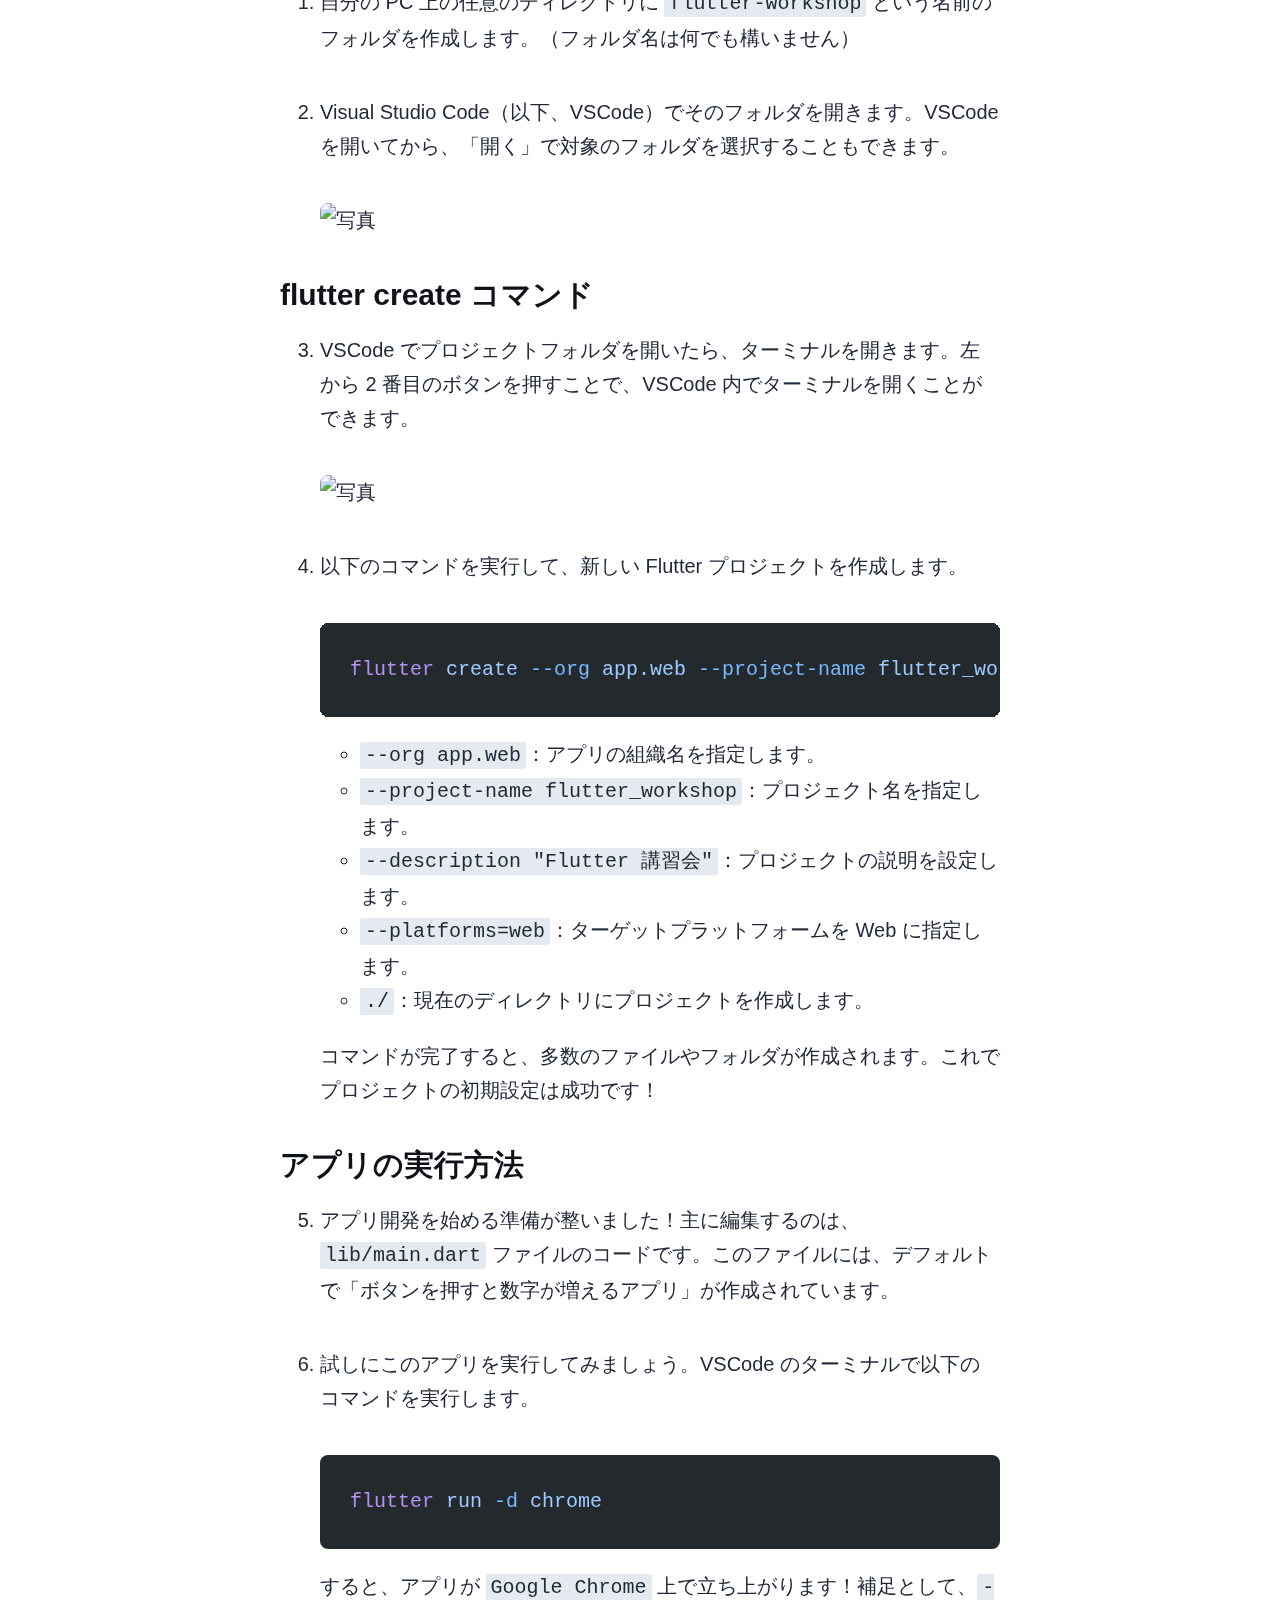
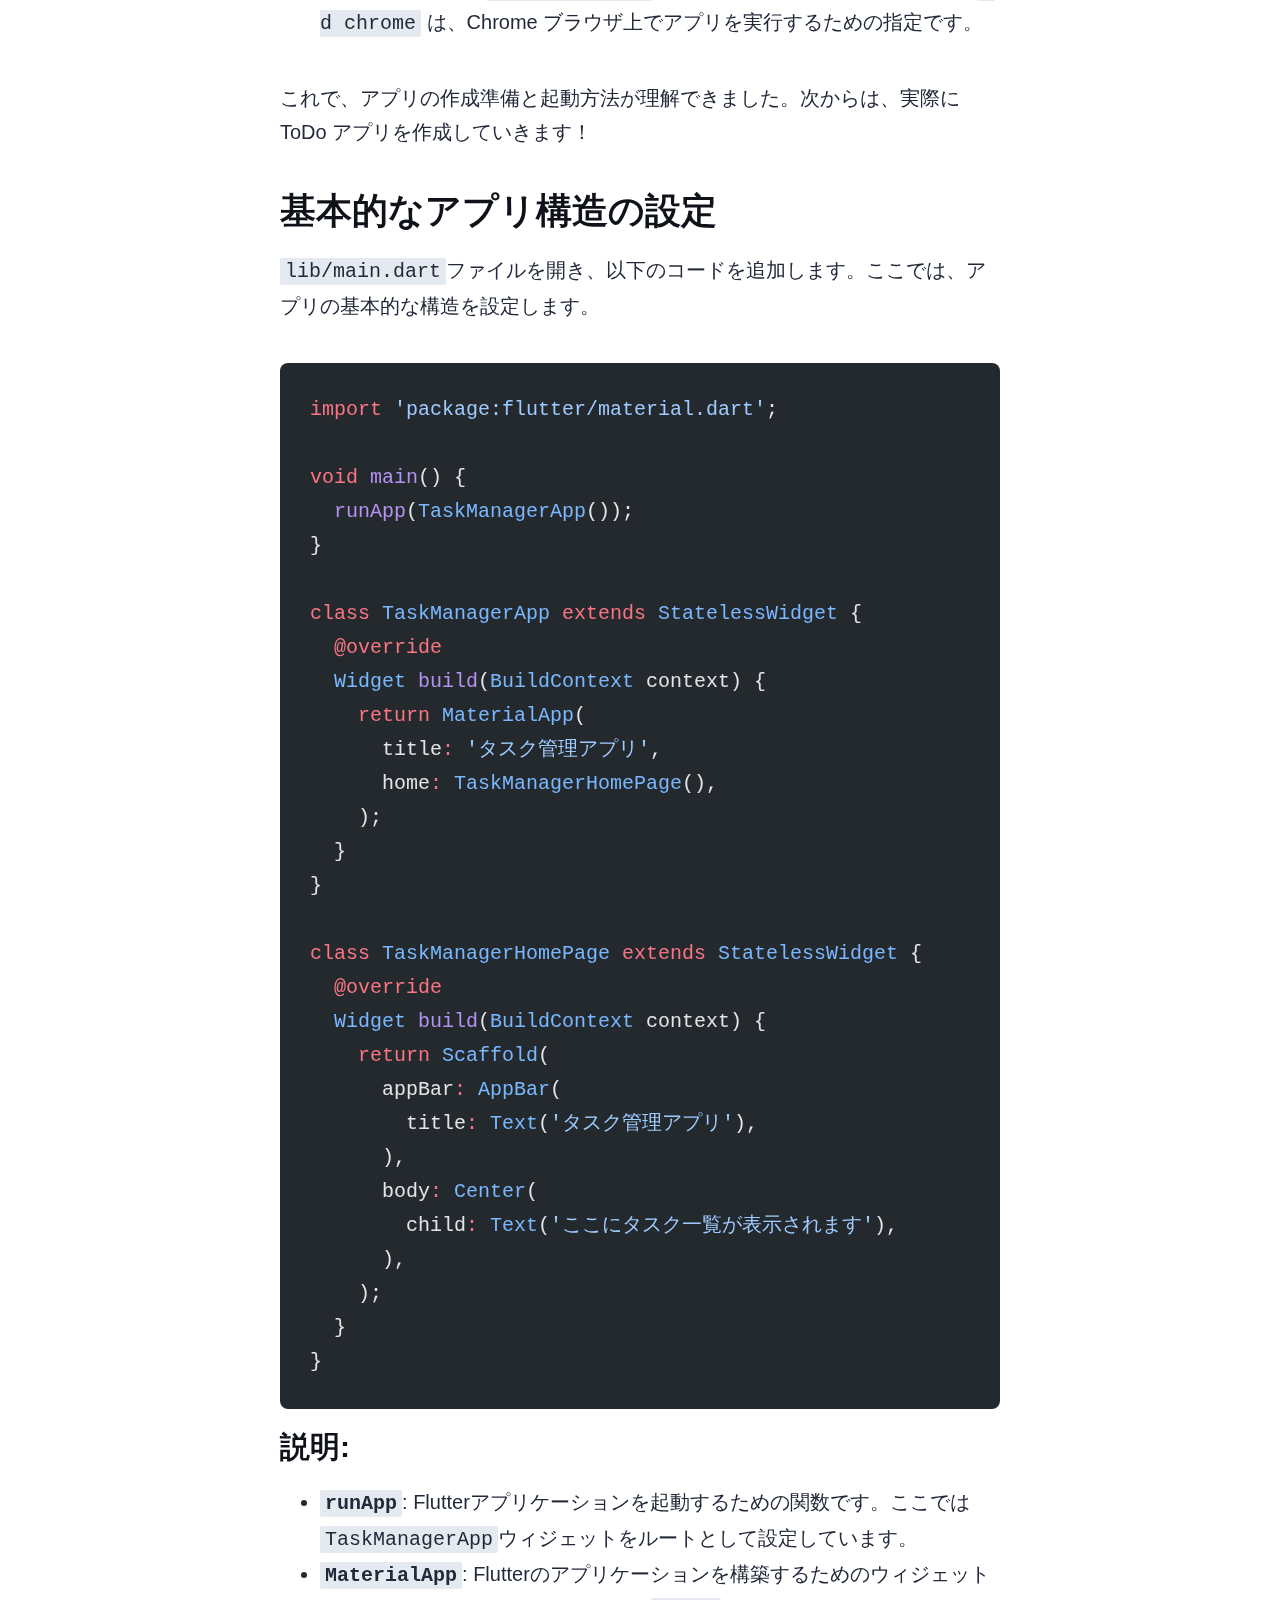
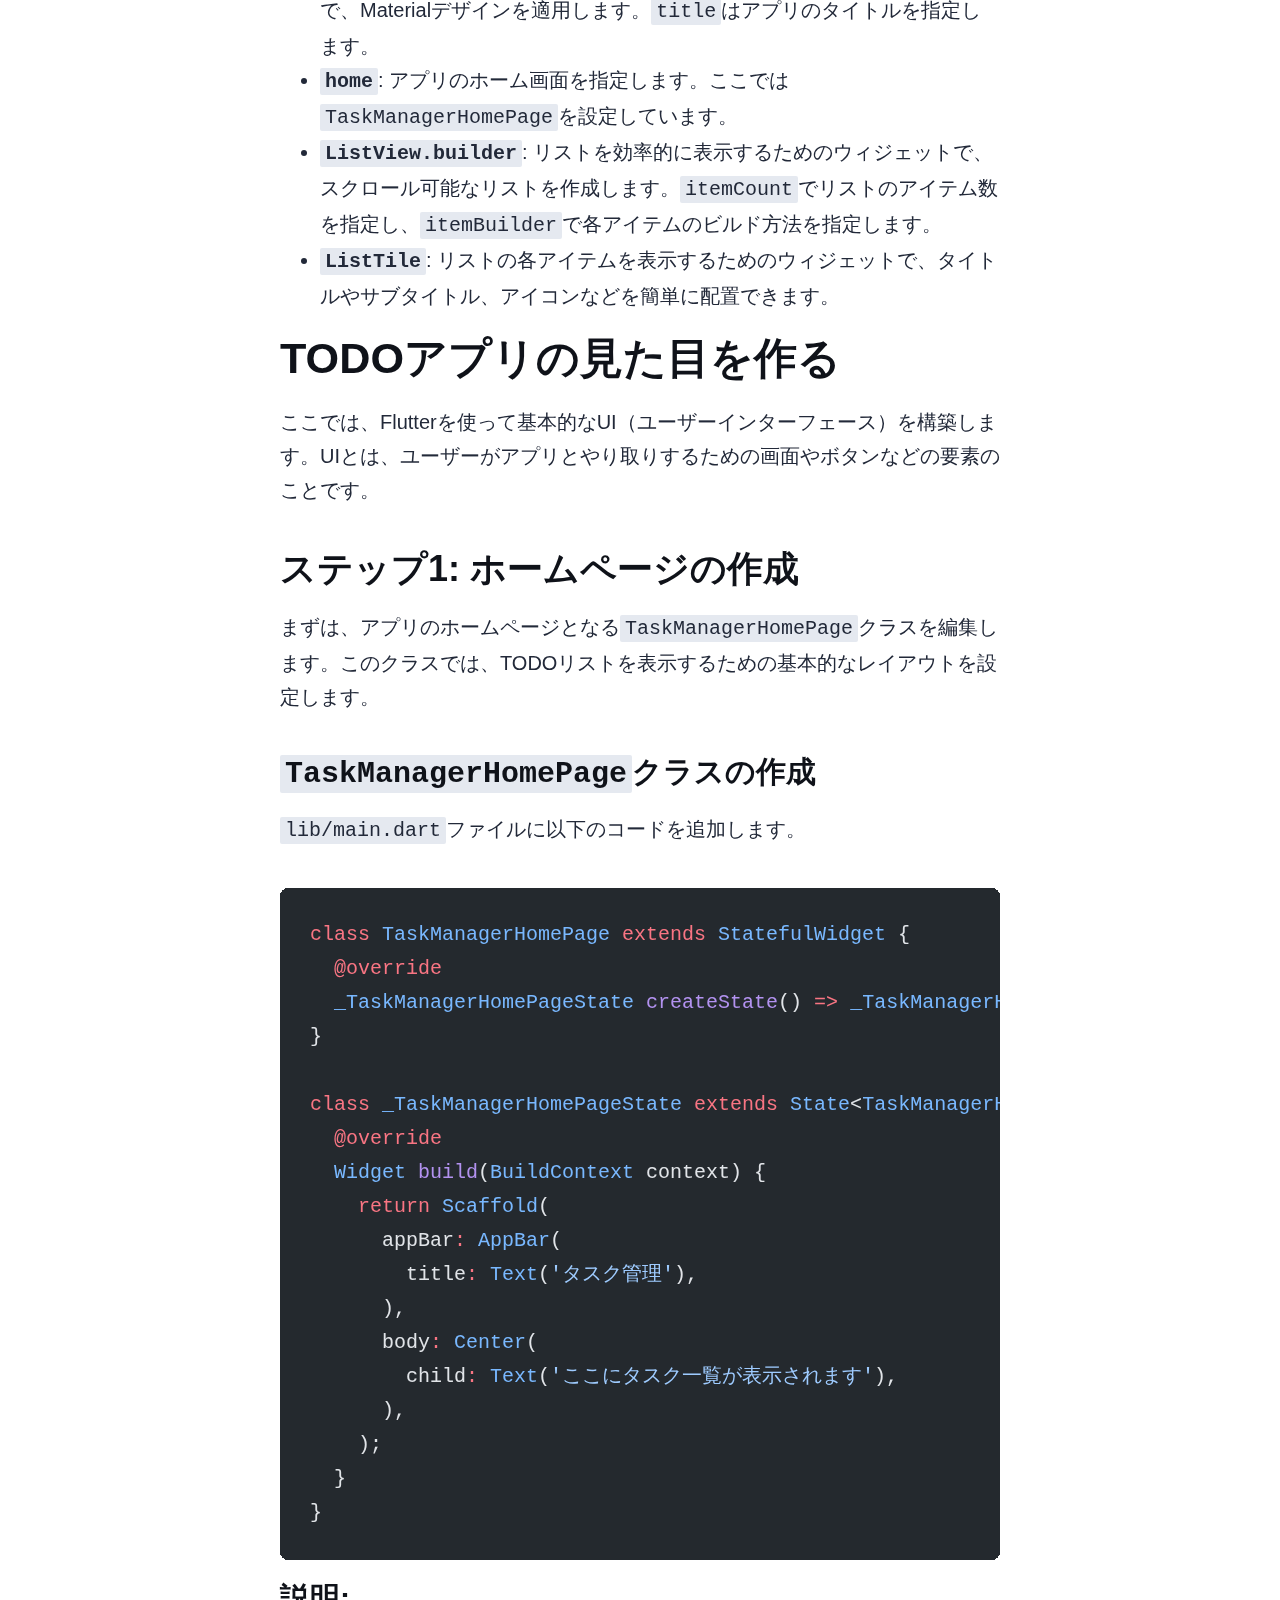
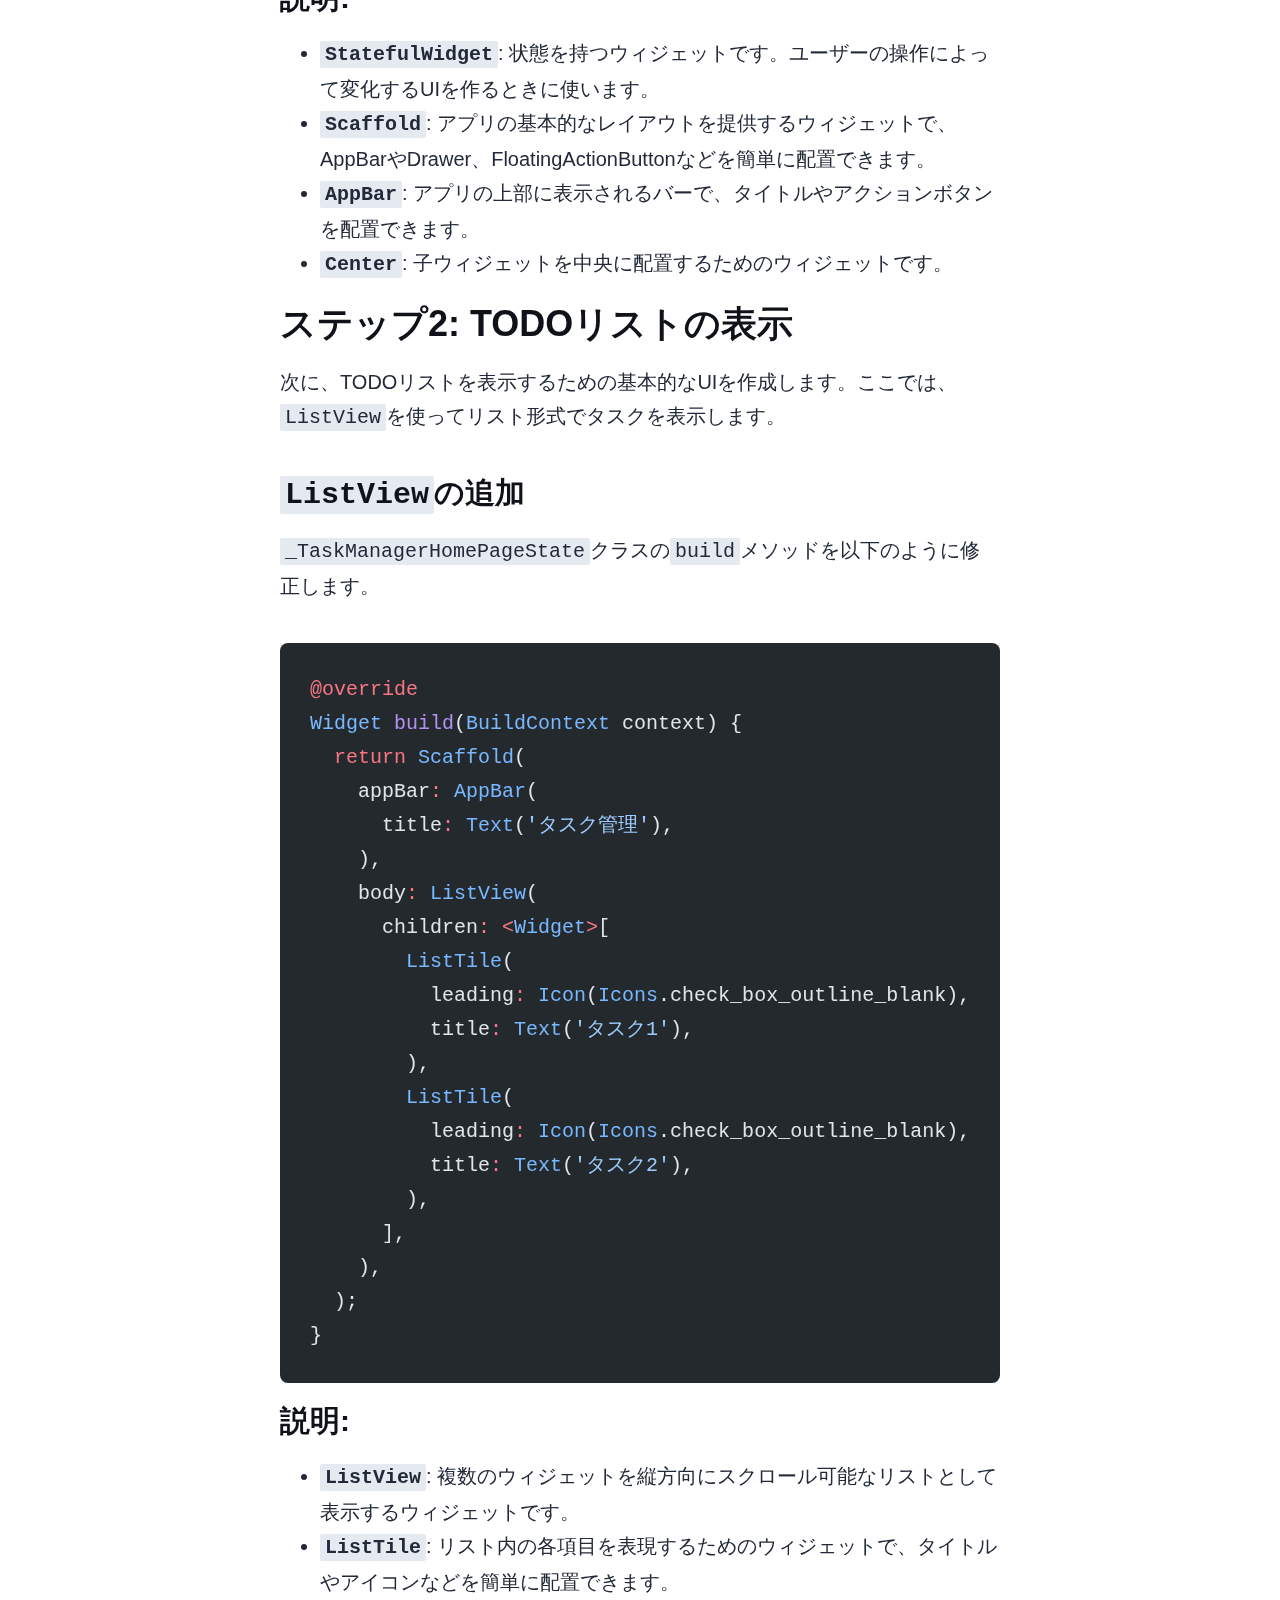
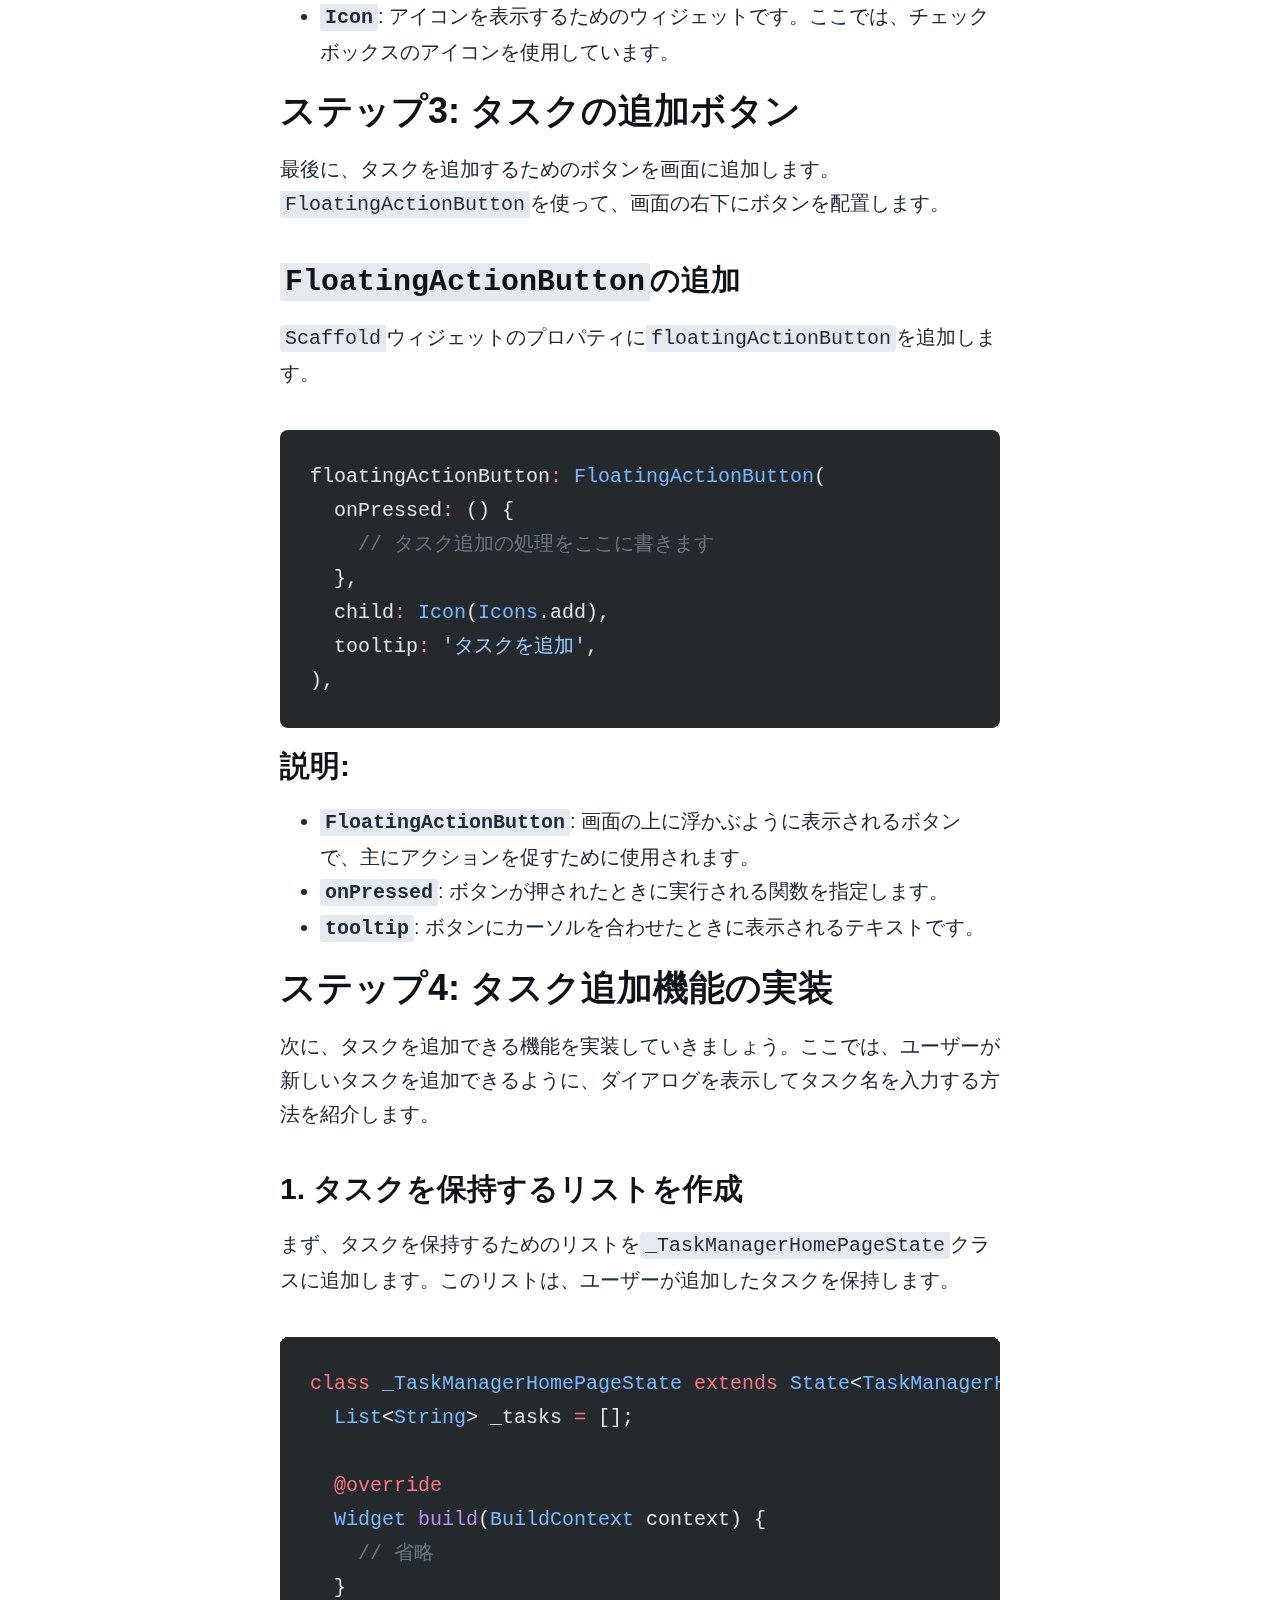
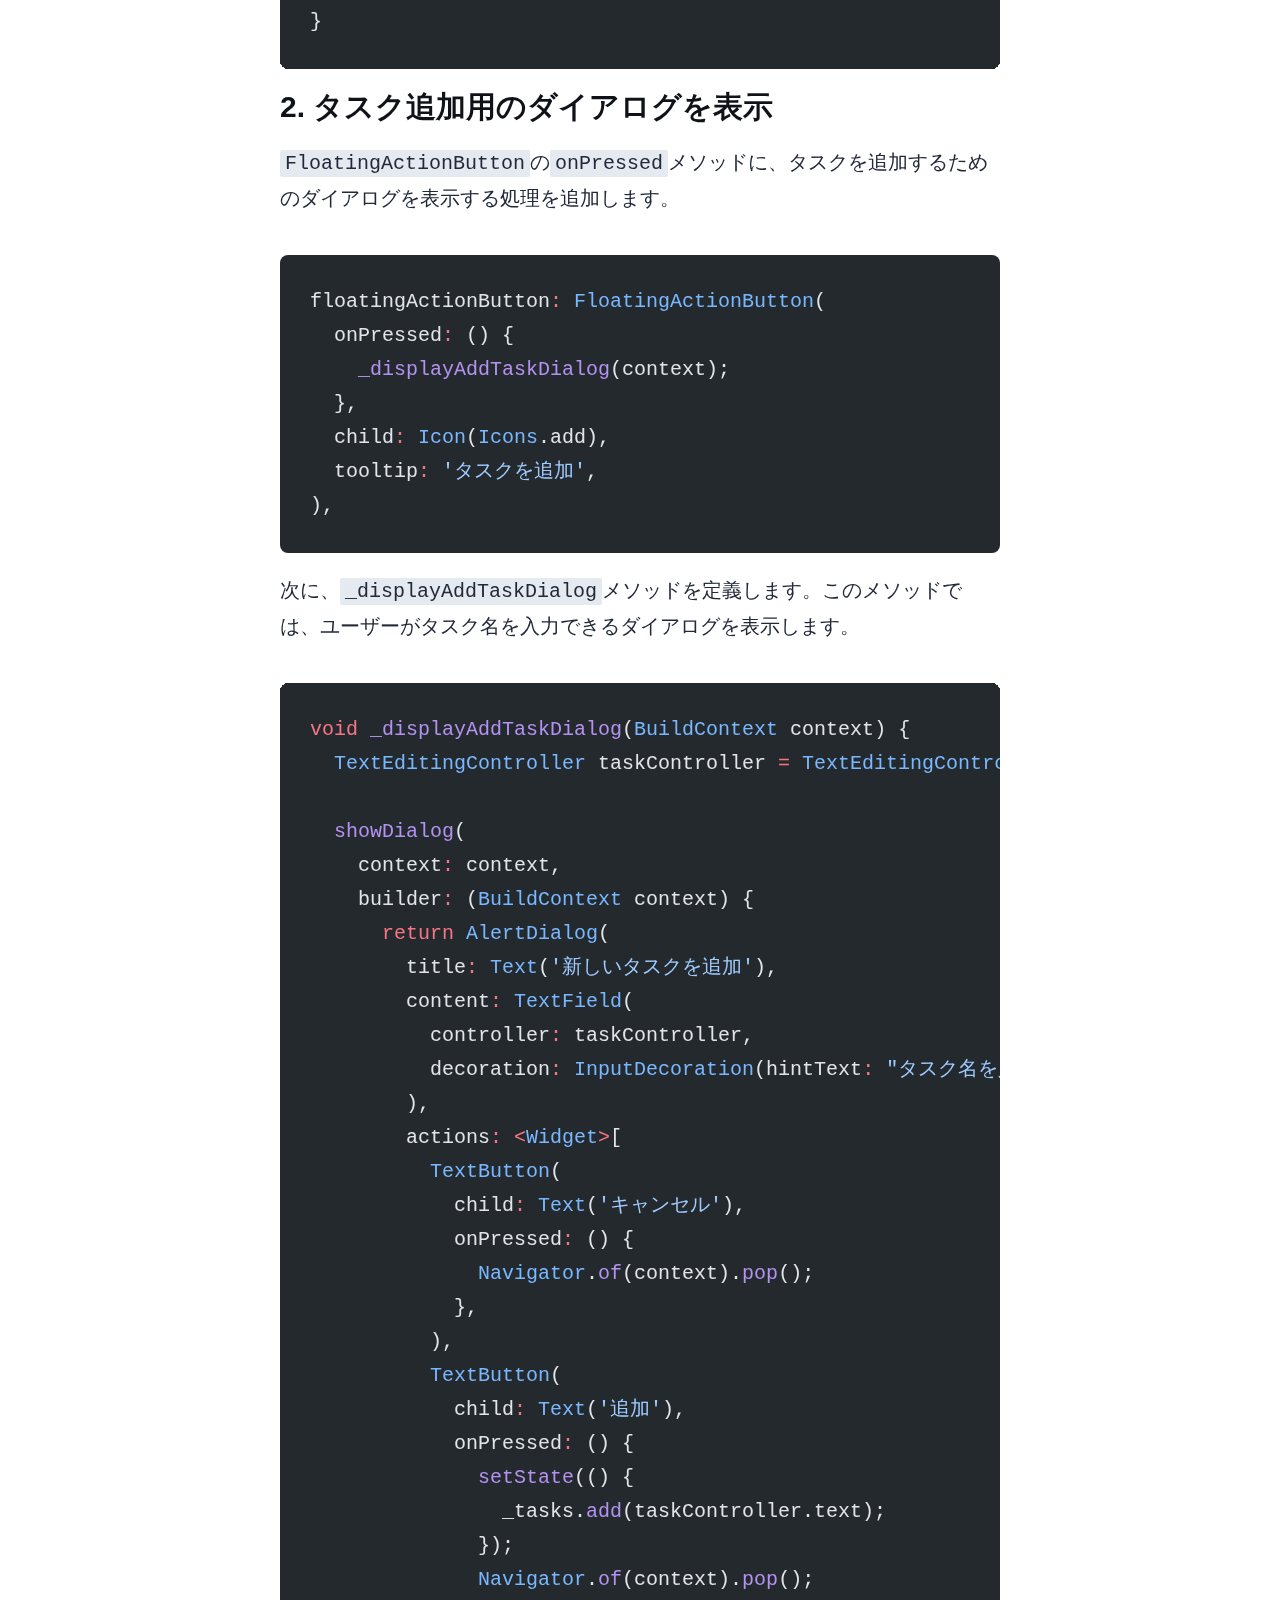
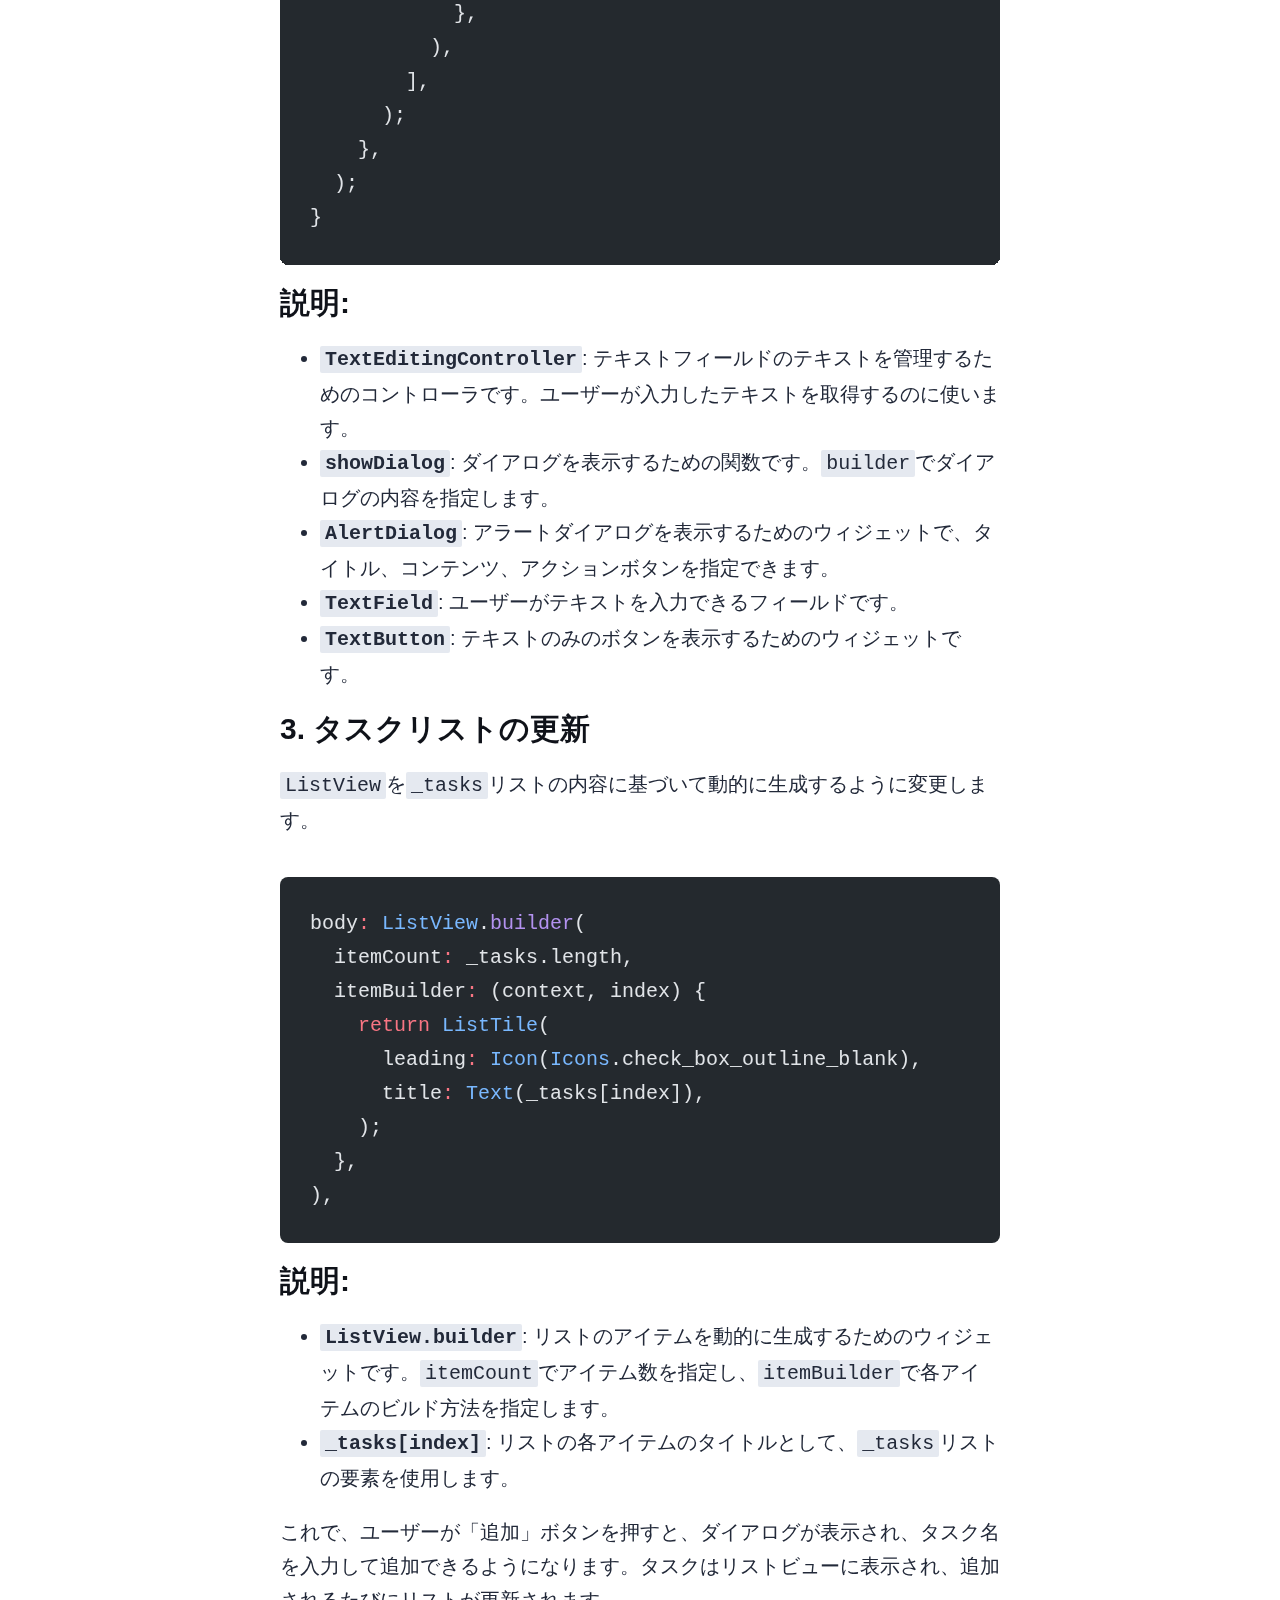
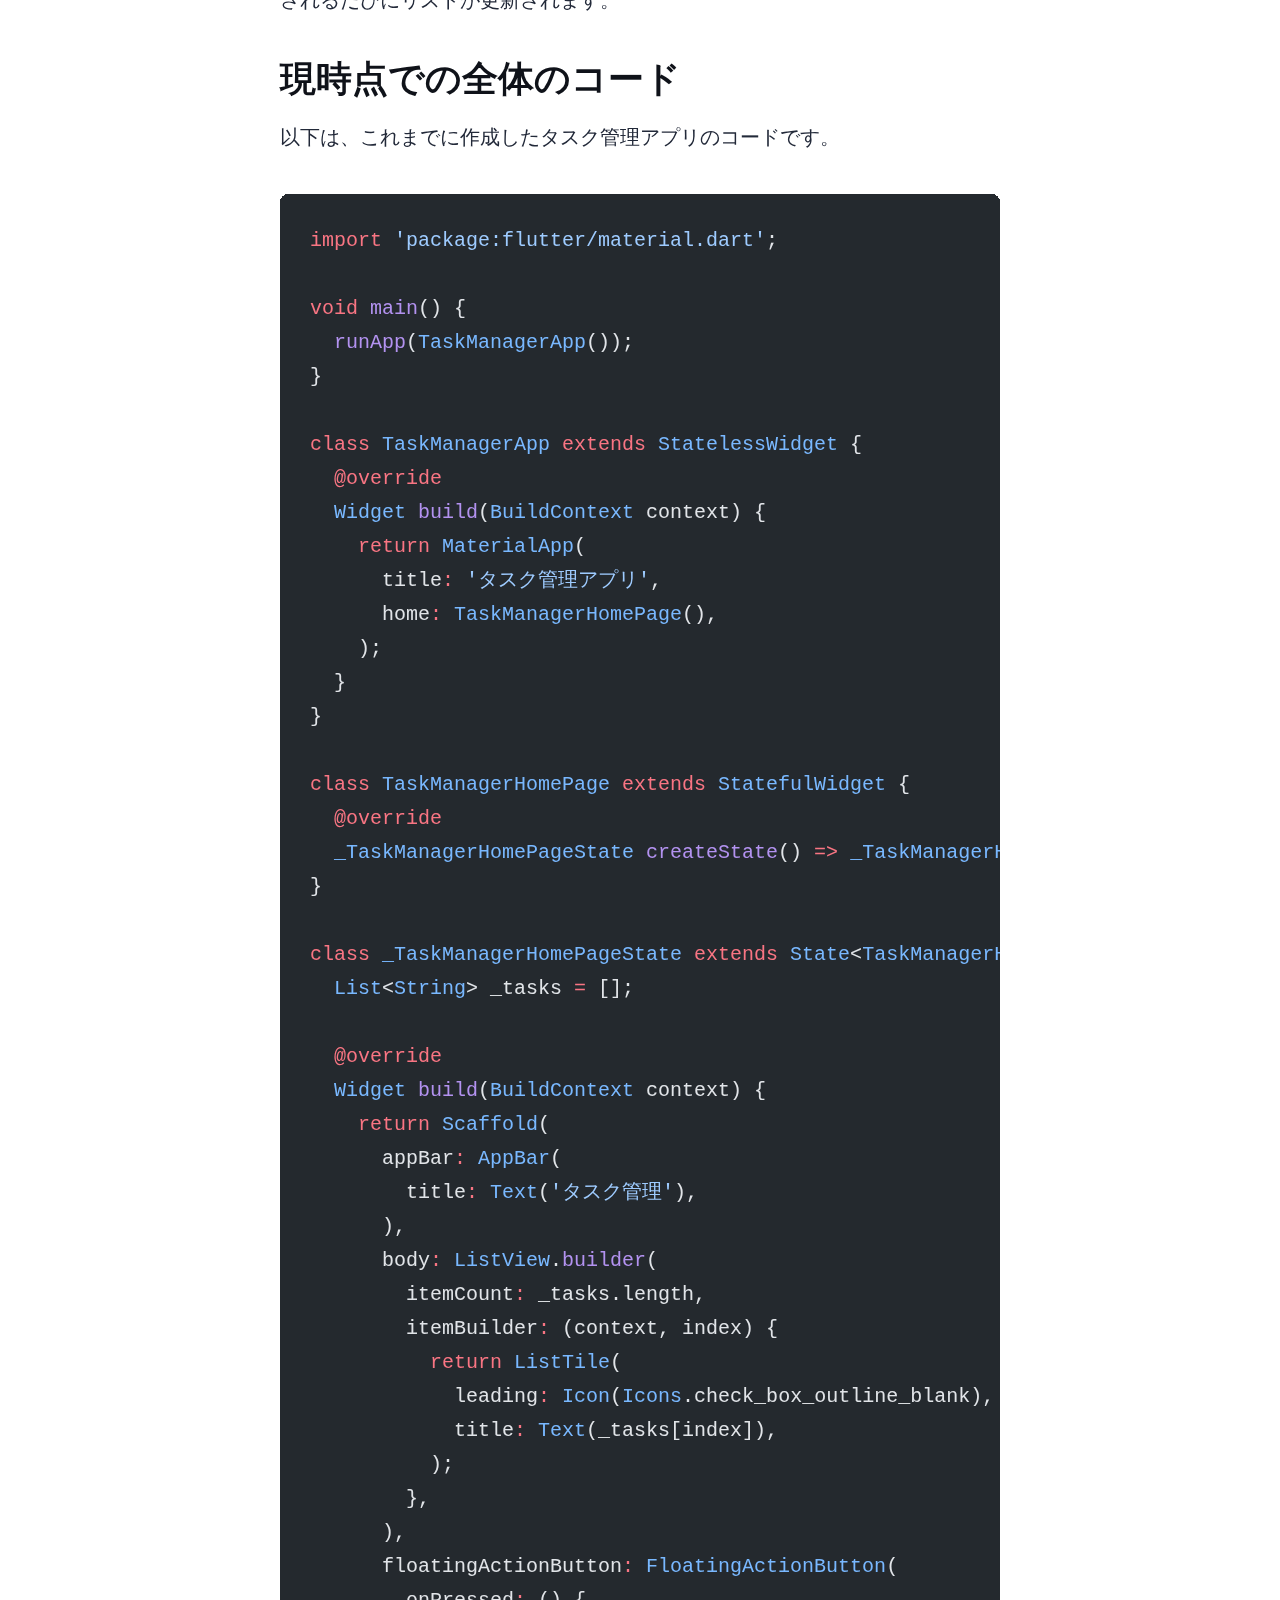
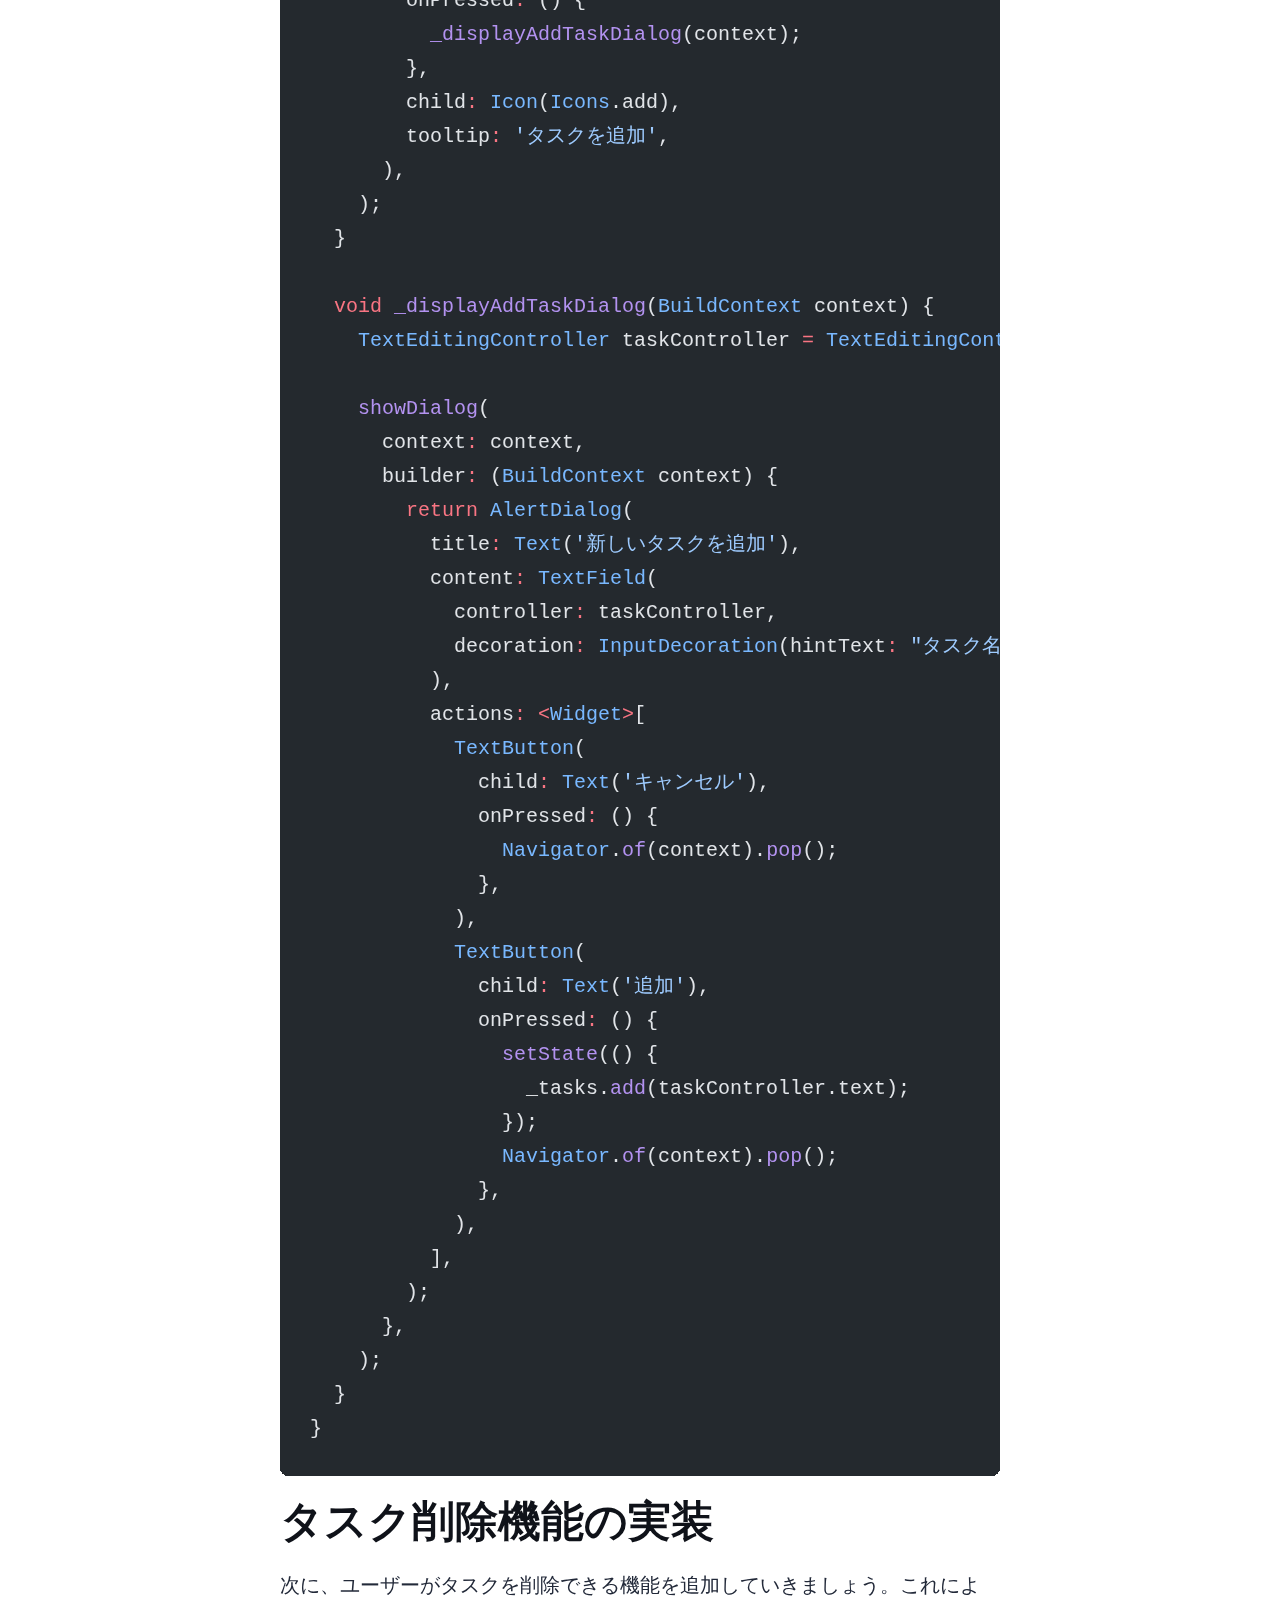
==== commit 7469fa7e: "Deploy build" ====
--- a/docs/flutter-workshop-2024-app-development/index.html
+++ b/docs/flutter-workshop-2024-app-development/index.html
@@ -1,6 +1,6 @@
-<!DOCTYPE html><html lang="en" data-astro-cid-bvzihdzo> <head><!-- Global Metadata --><meta charset="utf-8"><meta name="viewport" content="width=device-width,initial-scale=1"><link rel="icon" type="image/png" href="/logo-1.png"><meta name="generator" content="Astro v4.15.8"><!-- Font preloads --><link rel="preload" href="/fonts/atkinson-regular.woff" as="font" type="font/woff" crossorigin><link rel="preload" href="/fonts/atkinson-bold.woff" as="font" type="font/woff" crossorigin><!-- Canonical URL --><link rel="canonical" href="https://blog.hicoder.one/flutter-workshop-2024-app-development/"><!-- Primary Meta Tags --><title>Flutterでタスク管理アプリを作ろう！~アプリ開発編~</title><meta name="title" content="Flutterでタスク管理アプリを作ろう！~アプリ開発編~"><meta name="description" content="Flutter Workshop 2024"><!-- Open Graph / Facebook --><meta property="og:type" content="website"><meta property="og:url" content="https://blog.hicoder.one/flutter-workshop-2024-app-development/"><meta property="og:title" content="Flutterでタスク管理アプリを作ろう！~アプリ開発編~"><meta property="og:description" content="Flutter Workshop 2024"><meta property="og:image" content="https://blog.hicoder.one/flutter-workshop-2024-app-development/flutter-workshop-app-development-thumbnail.png"><!-- Twitter --><meta property="twitter:card" content="summary_large_image"><meta property="twitter:url" content="https://blog.hicoder.one/flutter-workshop-2024-app-development/"><meta property="twitter:title" content="Flutterでタスク管理アプリを作ろう！~アプリ開発編~"><meta property="twitter:description" content="Flutter Workshop 2024"><meta property="twitter:image" content="https://blog.hicoder.one/flutter-workshop-2024-app-development/flutter-workshop-app-development-thumbnail.png"><!-- Katex --><link rel="stylesheet" href="https://cdn.jsdelivr.net/npm/katex@0.16.11/dist/katex.min.css" integrity="sha384-nB0miv6/jRmo5UMMR1wu3Gz6NLsoTkbqJghGIsx//Rlm+ZU03BU6SQNC66uf4l5+" crossorigin="anonymous"><style>:root{--accent: #2337ff;--accent-dark: #000d8a;--black: 15, 18, 25;--gray: 96, 115, 159;--gray-light: 229, 233, 240;--gray-dark: 34, 41, 57;--gray-gradient: rgba(var(--gray-light), 50%), #fff;--box-shadow: 0 2px 6px rgba(var(--gray), 25%), 0 8px 24px rgba(var(--gray), 33%), 0 16px 32px rgba(var(--gray), 33%)}@font-face{font-family:Atkinson;src:url(/fonts/atkinson-regular.woff) format("woff");font-weight:400;font-style:normal;font-display:swap}@font-face{font-family:Atkinson;src:url(/fonts/atkinson-bold.woff) format("woff");font-weight:700;font-style:normal;font-display:swap}body{font-family:Atkinson,sans-serif;margin:0;padding:0;text-align:left;background:linear-gradient(var(--gray-gradient)) no-repeat;background-size:100% 600px;word-wrap:break-word;overflow-wrap:break-word;color:rgb(var(--gray-dark));font-size:20px;line-height:1.7}main{width:720px;max-width:calc(100% - 2em);margin:auto;padding:3em 1em}h1,h2,h3,h4,h5,h6{margin:0 0 .5rem;color:rgb(var(--black));line-height:1.2}h1{font-size:2.592em}h2{font-size:2.16em}h3{font-size:1.8em}h4{font-size:1.5em}h5{font-size:1.25em}strong,b{font-weight:700}a,a:hover{color:var(--accent)}p{margin-bottom:1em}.prose p{margin-bottom:2em}textarea{width:100%;font-size:16px}input{font-size:16px}table{width:100%}img{max-width:100%;height:auto;border-radius:8px}code{padding:2px 5px;background-color:rgb(var(--gray-light));border-radius:2px}pre{padding:1.5em;border-radius:8px}pre>code{all:unset}blockquote{border-left:4px solid var(--accent);padding:0 0 0 20px;margin:0;font-size:1.333em}hr{border:none;border-top:1px solid rgb(var(--gray-light))}@media (max-width: 720px){body{font-size:18px}main{padding:1em}}.sr-only{border:0;padding:0;margin:0;position:absolute!important;height:1px;width:1px;overflow:hidden;clip:rect(1px 1px 1px 1px);clip:rect(1px,1px,1px,1px);clip-path:inset(50%);white-space:nowrap}a[data-astro-cid-eimmu3lg]{display:inline-block;text-decoration:none}a[data-astro-cid-eimmu3lg].active{font-weight:bolder;text-decoration:underline}header[data-astro-cid-3ef6ksr2]{margin:0;padding:0 1em;background:#fff;box-shadow:0 2px 8px rgba(var(--black),5%)}h2[data-astro-cid-3ef6ksr2]{margin:0;font-size:1em}h2[data-astro-cid-3ef6ksr2] a[data-astro-cid-3ef6ksr2],h2[data-astro-cid-3ef6ksr2] a[data-astro-cid-3ef6ksr2].active{text-decoration:none}nav[data-astro-cid-3ef6ksr2]{display:flex;align-items:center;justify-content:space-between}nav[data-astro-cid-3ef6ksr2] a[data-astro-cid-3ef6ksr2]{padding:1em .5em;color:var(--black);border-bottom:4px solid transparent;text-decoration:none}nav[data-astro-cid-3ef6ksr2] a[data-astro-cid-3ef6ksr2].active{text-decoration:none;border-bottom-color:var(--accent)}.social-links[data-astro-cid-3ef6ksr2],.social-links[data-astro-cid-3ef6ksr2] a[data-astro-cid-3ef6ksr2]{display:flex}@media (max-width: 720px){.social-links[data-astro-cid-3ef6ksr2]{display:none}}footer[data-astro-cid-sz7xmlte]{padding:2em 1em 6em;background:linear-gradient(var(--gray-gradient)) no-repeat;color:rgb(var(--gray));text-align:center}.social-links[data-astro-cid-sz7xmlte]{display:flex;justify-content:center;gap:1em;margin-top:1em}.social-links[data-astro-cid-sz7xmlte] a[data-astro-cid-sz7xmlte]{text-decoration:none;color:rgb(var(--gray))}.social-links[data-astro-cid-sz7xmlte] a[data-astro-cid-sz7xmlte]:hover{color:rgb(var(--gray-dark))}
-main[data-astro-cid-bvzihdzo]{width:calc(100% - 2em);max-width:100%;margin:0}.hero-image[data-astro-cid-bvzihdzo]{width:100%}.hero-image[data-astro-cid-bvzihdzo] img[data-astro-cid-bvzihdzo]{display:block;margin:0 auto;border-radius:12px;box-shadow:var(--box-shadow)}.prose[data-astro-cid-bvzihdzo]{width:720px;max-width:calc(100% - 2em);margin:auto;padding:1em;color:rgb(var(--gray-dark))}.title[data-astro-cid-bvzihdzo]{margin-bottom:1em;padding:1em 0;text-align:center;line-height:1}.title[data-astro-cid-bvzihdzo] h1[data-astro-cid-bvzihdzo]{margin:0 0 .5em}.date[data-astro-cid-bvzihdzo]{margin-bottom:.5em;color:rgb(var(--gray))}.last-updated-on[data-astro-cid-bvzihdzo]{font-style:italic}
-</style></head> <body data-astro-cid-bvzihdzo> <header data-astro-cid-3ef6ksr2> <nav data-astro-cid-3ef6ksr2> <h2 data-astro-cid-3ef6ksr2><a href="/" data-astro-cid-3ef6ksr2>HiCoder Blog</a></h2> <div class="internal-links" data-astro-cid-3ef6ksr2> <a href="/" data-astro-cid-3ef6ksr2 data-astro-cid-eimmu3lg> Blog </a>  <a href="https://hicoder.one" data-astro-cid-3ef6ksr2 data-astro-cid-eimmu3lg> HP </a>  </div> <div class="social-links" data-astro-cid-3ef6ksr2> <a href="https://twitter.com/huhicoder" target="_blank" data-astro-cid-3ef6ksr2> <span class="sr-only" data-astro-cid-3ef6ksr2>Follow Astro on Twitter</span> <svg viewBox="0 0 16 16" aria-hidden="true" width="32" height="32" data-astro-cid-3ef6ksr2><path fill="currentColor" d="M5.026 15c6.038 0 9.341-5.003 9.341-9.334 0-.14 0-.282-.006-.422A6.685 6.685 0 0 0 16 3.542a6.658 6.658 0 0 1-1.889.518 3.301 3.301 0 0 0 1.447-1.817 6.533 6.533 0 0 1-2.087.793A3.286 3.286 0 0 0 7.875 6.03a9.325 9.325 0 0 1-6.767-3.429 3.289 3.289 0 0 0 1.018 4.382A3.323 3.323 0 0 1 .64 6.575v.045a3.288 3.288 0 0 0 2.632 3.218 3.203 3.203 0 0 1-.865.115 3.23 3.23 0 0 1-.614-.057 3.283 3.283 0 0 0 3.067 2.277A6.588 6.588 0 0 1 .78 13.58a6.32 6.32 0 0 1-.78-.045A9.344 9.344 0 0 0 5.026 15z" data-astro-cid-3ef6ksr2></path></svg> </a> <a href="https://github.com/hu-hicoder" target="_blank" data-astro-cid-3ef6ksr2> <span class="sr-only" data-astro-cid-3ef6ksr2>Go to Astro's GitHub repo</span> <svg viewBox="0 0 16 16" aria-hidden="true" width="32" height="32" data-astro-cid-3ef6ksr2><path fill="currentColor" d="M8 0C3.58 0 0 3.58 0 8c0 3.54 2.29 6.53 5.47 7.59.4.07.55-.17.55-.38 0-.19-.01-.82-.01-1.49-2.01.37-2.53-.49-2.69-.94-.09-.23-.48-.94-.82-1.13-.28-.15-.68-.52-.01-.53.63-.01 1.08.58 1.23.82.72 1.21 1.87.87 2.33.66.07-.52.28-.87.51-1.07-1.78-.2-3.64-.89-3.64-3.95 0-.87.31-1.59.82-2.15-.08-.2-.36-1.02.08-2.12 0 0 .67-.21 2.2.82.64-.18 1.32-.27 2-.27.68 0 1.36.09 2 .27 1.53-1.04 2.2-.82 2.2-.82.44 1.1.16 1.92.08 2.12.51.56.82 1.27.82 2.15 0 3.07-1.87 3.75-3.65 3.95.29.25.54.73.54 1.48 0 1.07-.01 1.93-.01 2.2 0 .21.15.46.55.38A8.012 8.012 0 0 0 16 8c0-4.42-3.58-8-8-8z" data-astro-cid-3ef6ksr2></path></svg> </a> </div> </nav> </header>  <main data-astro-cid-bvzihdzo> <article data-astro-cid-bvzihdzo> <div class="hero-image" data-astro-cid-bvzihdzo> <img width="1020" height="510" src="/flutter-workshop-2024-app-development/flutter-workshop-app-development-thumbnail.png" alt="" data-astro-cid-bvzihdzo> </div> <div class="prose" data-astro-cid-bvzihdzo> <div class="title" data-astro-cid-bvzihdzo> <div class="date" data-astro-cid-bvzihdzo> <time datetime="2024-10-08T00:00:00.000Z"> Oct 8, 2024 </time>  </div> <h1 data-astro-cid-bvzihdzo>Flutterでタスク管理アプリを作ろう！~アプリ開発編~</h1> <hr data-astro-cid-bvzihdzo> </div>  <h2 id="はじめに">はじめに</h2>
+<!DOCTYPE html><html lang="en" data-astro-cid-bvzihdzo> <head><!-- Global Metadata --><meta charset="utf-8"><meta name="viewport" content="width=device-width,initial-scale=1"><link rel="icon" type="image/png" href="/logo-1.png"><meta name="generator" content="Astro v4.15.8"><!-- Font preloads --><link rel="preload" href="/fonts/atkinson-regular.woff" as="font" type="font/woff" crossorigin><link rel="preload" href="/fonts/atkinson-bold.woff" as="font" type="font/woff" crossorigin><!-- Canonical URL --><link rel="canonical" href="https://blog.hicoder.one/flutter-workshop-2024-app-development/"><!-- Primary Meta Tags --><title>Flutterでタスク管理アプリを作ろう！~アプリ開発編~</title><meta name="title" content="Flutterでタスク管理アプリを作ろう！~アプリ開発編~"><meta name="description" content="Flutter Workshop 2024"><!-- Open Graph / Facebook --><meta property="og:type" content="website"><meta property="og:url" content="https://blog.hicoder.one/flutter-workshop-2024-app-development/"><meta property="og:title" content="Flutterでタスク管理アプリを作ろう！~アプリ開発編~"><meta property="og:description" content="Flutter Workshop 2024"><meta property="og:image" content="https://blog.hicoder.one/flutter-workshop-2024-app-development/flutter-workshop-app-development-thumbnail.png"><!-- Twitter --><meta property="twitter:card" content="summary_large_image"><meta property="twitter:url" content="https://blog.hicoder.one/flutter-workshop-2024-app-development/"><meta property="twitter:title" content="Flutterでタスク管理アプリを作ろう！~アプリ開発編~"><meta property="twitter:description" content="Flutter Workshop 2024"><meta property="twitter:image" content="https://blog.hicoder.one/flutter-workshop-2024-app-development/flutter-workshop-app-development-thumbnail.png"><style>:root{--accent: #2337ff;--accent-dark: #000d8a;--black: 15, 18, 25;--gray: 96, 115, 159;--gray-light: 229, 233, 240;--gray-dark: 34, 41, 57;--gray-gradient: rgba(var(--gray-light), 50%), #fff;--box-shadow: 0 2px 6px rgba(var(--gray), 25%), 0 8px 24px rgba(var(--gray), 33%), 0 16px 32px rgba(var(--gray), 33%)}@font-face{font-family:Atkinson;src:url(/fonts/atkinson-regular.woff) format("woff");font-weight:400;font-style:normal;font-display:swap}@font-face{font-family:Atkinson;src:url(/fonts/atkinson-bold.woff) format("woff");font-weight:700;font-style:normal;font-display:swap}body{font-family:Atkinson,sans-serif;margin:0;padding:0;text-align:left;background:linear-gradient(var(--gray-gradient)) no-repeat;background-size:100% 600px;word-wrap:break-word;overflow-wrap:break-word;color:rgb(var(--gray-dark));font-size:20px;line-height:1.7}main{width:720px;max-width:calc(100% - 2em);margin:auto;padding:3em 1em}h1,h2,h3,h4,h5,h6{margin:0 0 .5rem;color:rgb(var(--black));line-height:1.2}h1{font-size:2.592em}h2{font-size:2.16em}h3{font-size:1.8em}h4{font-size:1.5em}h5{font-size:1.25em}strong,b{font-weight:700}a,a:hover{color:var(--accent)}p{margin-bottom:1em}.prose p{margin-bottom:2em}textarea{width:100%;font-size:16px}input{font-size:16px}table{width:100%}img{max-width:100%;height:auto;border-radius:8px}code{padding:2px 5px;background-color:rgb(var(--gray-light));border-radius:2px}pre{padding:1.5em;border-radius:8px}pre>code{all:unset}blockquote{border-left:4px solid var(--accent);padding:0 0 0 20px;margin:0;font-size:1.333em}hr{border:none;border-top:1px solid rgb(var(--gray-light))}@media (max-width: 720px){body{font-size:18px}main{padding:1em}}.sr-only{border:0;padding:0;margin:0;position:absolute!important;height:1px;width:1px;overflow:hidden;clip:rect(1px 1px 1px 1px);clip:rect(1px,1px,1px,1px);clip-path:inset(50%);white-space:nowrap}a[data-astro-cid-eimmu3lg]{display:inline-block;text-decoration:none}a[data-astro-cid-eimmu3lg].active{font-weight:bolder;text-decoration:underline}header[data-astro-cid-3ef6ksr2]{margin:0;padding:0 1em;background:#fff;box-shadow:0 2px 8px rgba(var(--black),5%)}h2[data-astro-cid-3ef6ksr2]{margin:0;font-size:1em}h2[data-astro-cid-3ef6ksr2] a[data-astro-cid-3ef6ksr2],h2[data-astro-cid-3ef6ksr2] a[data-astro-cid-3ef6ksr2].active{text-decoration:none}nav[data-astro-cid-3ef6ksr2]{display:flex;align-items:center;justify-content:space-between}nav[data-astro-cid-3ef6ksr2] a[data-astro-cid-3ef6ksr2]{padding:1em .5em;color:var(--black);border-bottom:4px solid transparent;text-decoration:none}nav[data-astro-cid-3ef6ksr2] a[data-astro-cid-3ef6ksr2].active{text-decoration:none;border-bottom-color:var(--accent)}.social-links[data-astro-cid-3ef6ksr2],.social-links[data-astro-cid-3ef6ksr2] a[data-astro-cid-3ef6ksr2]{display:flex}@media (max-width: 720px){.social-links[data-astro-cid-3ef6ksr2]{display:none}}footer[data-astro-cid-sz7xmlte]{padding:2em 1em 6em;background:linear-gradient(var(--gray-gradient)) no-repeat;color:rgb(var(--gray));text-align:center}.social-links[data-astro-cid-sz7xmlte]{display:flex;justify-content:center;gap:1em;margin-top:1em}.social-links[data-astro-cid-sz7xmlte] a[data-astro-cid-sz7xmlte]{text-decoration:none;color:rgb(var(--gray))}.social-links[data-astro-cid-sz7xmlte] a[data-astro-cid-sz7xmlte]:hover{color:rgb(var(--gray-dark))}
+</style>
+<link rel="stylesheet" href="/_astro/_slug_.Bhh4U19e.css"></head> <body data-astro-cid-bvzihdzo> <header data-astro-cid-3ef6ksr2> <nav data-astro-cid-3ef6ksr2> <h2 data-astro-cid-3ef6ksr2><a href="/" data-astro-cid-3ef6ksr2>HiCoder Blog</a></h2> <div class="internal-links" data-astro-cid-3ef6ksr2> <a href="/" data-astro-cid-3ef6ksr2 data-astro-cid-eimmu3lg> Blog </a>  <a href="https://hicoder.one" data-astro-cid-3ef6ksr2 data-astro-cid-eimmu3lg> HP </a>  </div> <div class="social-links" data-astro-cid-3ef6ksr2> <a href="https://twitter.com/huhicoder" target="_blank" data-astro-cid-3ef6ksr2> <span class="sr-only" data-astro-cid-3ef6ksr2>Follow Astro on Twitter</span> <svg viewBox="0 0 16 16" aria-hidden="true" width="32" height="32" data-astro-cid-3ef6ksr2><path fill="currentColor" d="M5.026 15c6.038 0 9.341-5.003 9.341-9.334 0-.14 0-.282-.006-.422A6.685 6.685 0 0 0 16 3.542a6.658 6.658 0 0 1-1.889.518 3.301 3.301 0 0 0 1.447-1.817 6.533 6.533 0 0 1-2.087.793A3.286 3.286 0 0 0 7.875 6.03a9.325 9.325 0 0 1-6.767-3.429 3.289 3.289 0 0 0 1.018 4.382A3.323 3.323 0 0 1 .64 6.575v.045a3.288 3.288 0 0 0 2.632 3.218 3.203 3.203 0 0 1-.865.115 3.23 3.23 0 0 1-.614-.057 3.283 3.283 0 0 0 3.067 2.277A6.588 6.588 0 0 1 .78 13.58a6.32 6.32 0 0 1-.78-.045A9.344 9.344 0 0 0 5.026 15z" data-astro-cid-3ef6ksr2></path></svg> </a> <a href="https://github.com/hu-hicoder" target="_blank" data-astro-cid-3ef6ksr2> <span class="sr-only" data-astro-cid-3ef6ksr2>Go to Astro's GitHub repo</span> <svg viewBox="0 0 16 16" aria-hidden="true" width="32" height="32" data-astro-cid-3ef6ksr2><path fill="currentColor" d="M8 0C3.58 0 0 3.58 0 8c0 3.54 2.29 6.53 5.47 7.59.4.07.55-.17.55-.38 0-.19-.01-.82-.01-1.49-2.01.37-2.53-.49-2.69-.94-.09-.23-.48-.94-.82-1.13-.28-.15-.68-.52-.01-.53.63-.01 1.08.58 1.23.82.72 1.21 1.87.87 2.33.66.07-.52.28-.87.51-1.07-1.78-.2-3.64-.89-3.64-3.95 0-.87.31-1.59.82-2.15-.08-.2-.36-1.02.08-2.12 0 0 .67-.21 2.2.82.64-.18 1.32-.27 2-.27.68 0 1.36.09 2 .27 1.53-1.04 2.2-.82 2.2-.82.44 1.1.16 1.92.08 2.12.51.56.82 1.27.82 2.15 0 3.07-1.87 3.75-3.65 3.95.29.25.54.73.54 1.48 0 1.07-.01 1.93-.01 2.2 0 .21.15.46.55.38A8.012 8.012 0 0 0 16 8c0-4.42-3.58-8-8-8z" data-astro-cid-3ef6ksr2></path></svg> </a> </div> </nav> </header>  <main data-astro-cid-bvzihdzo> <article data-astro-cid-bvzihdzo> <div class="hero-image" data-astro-cid-bvzihdzo> <img width="1020" height="510" src="/flutter-workshop-2024-app-development/flutter-workshop-app-development-thumbnail.png" alt="" data-astro-cid-bvzihdzo> </div> <div class="prose" data-astro-cid-bvzihdzo> <div class="title" data-astro-cid-bvzihdzo> <div class="date" data-astro-cid-bvzihdzo> <time datetime="2024-10-08T00:00:00.000Z"> Oct 8, 2024 </time>  </div> <h1 data-astro-cid-bvzihdzo>Flutterでタスク管理アプリを作ろう！~アプリ開発編~</h1> <hr data-astro-cid-bvzihdzo> </div>  <h2 id="はじめに">はじめに</h2>
 <p>この記事では、Flutter を使ってシンプルなタスク管理アプリを開発する方法について解説します。Flutter は、Google が提供するオープンソースの UI フレームワークで、美しく動作するクロスプラットフォームアプリを簡単に構築できます。この記事を通じて、Flutter の基本的な使い方やアプリ開発の流れを学んでいきましょう。</p>
 <h2 id="chatgpt-の使い方について">ChatGPT の使い方について</h2>
 <!-- ChatGPTとは
